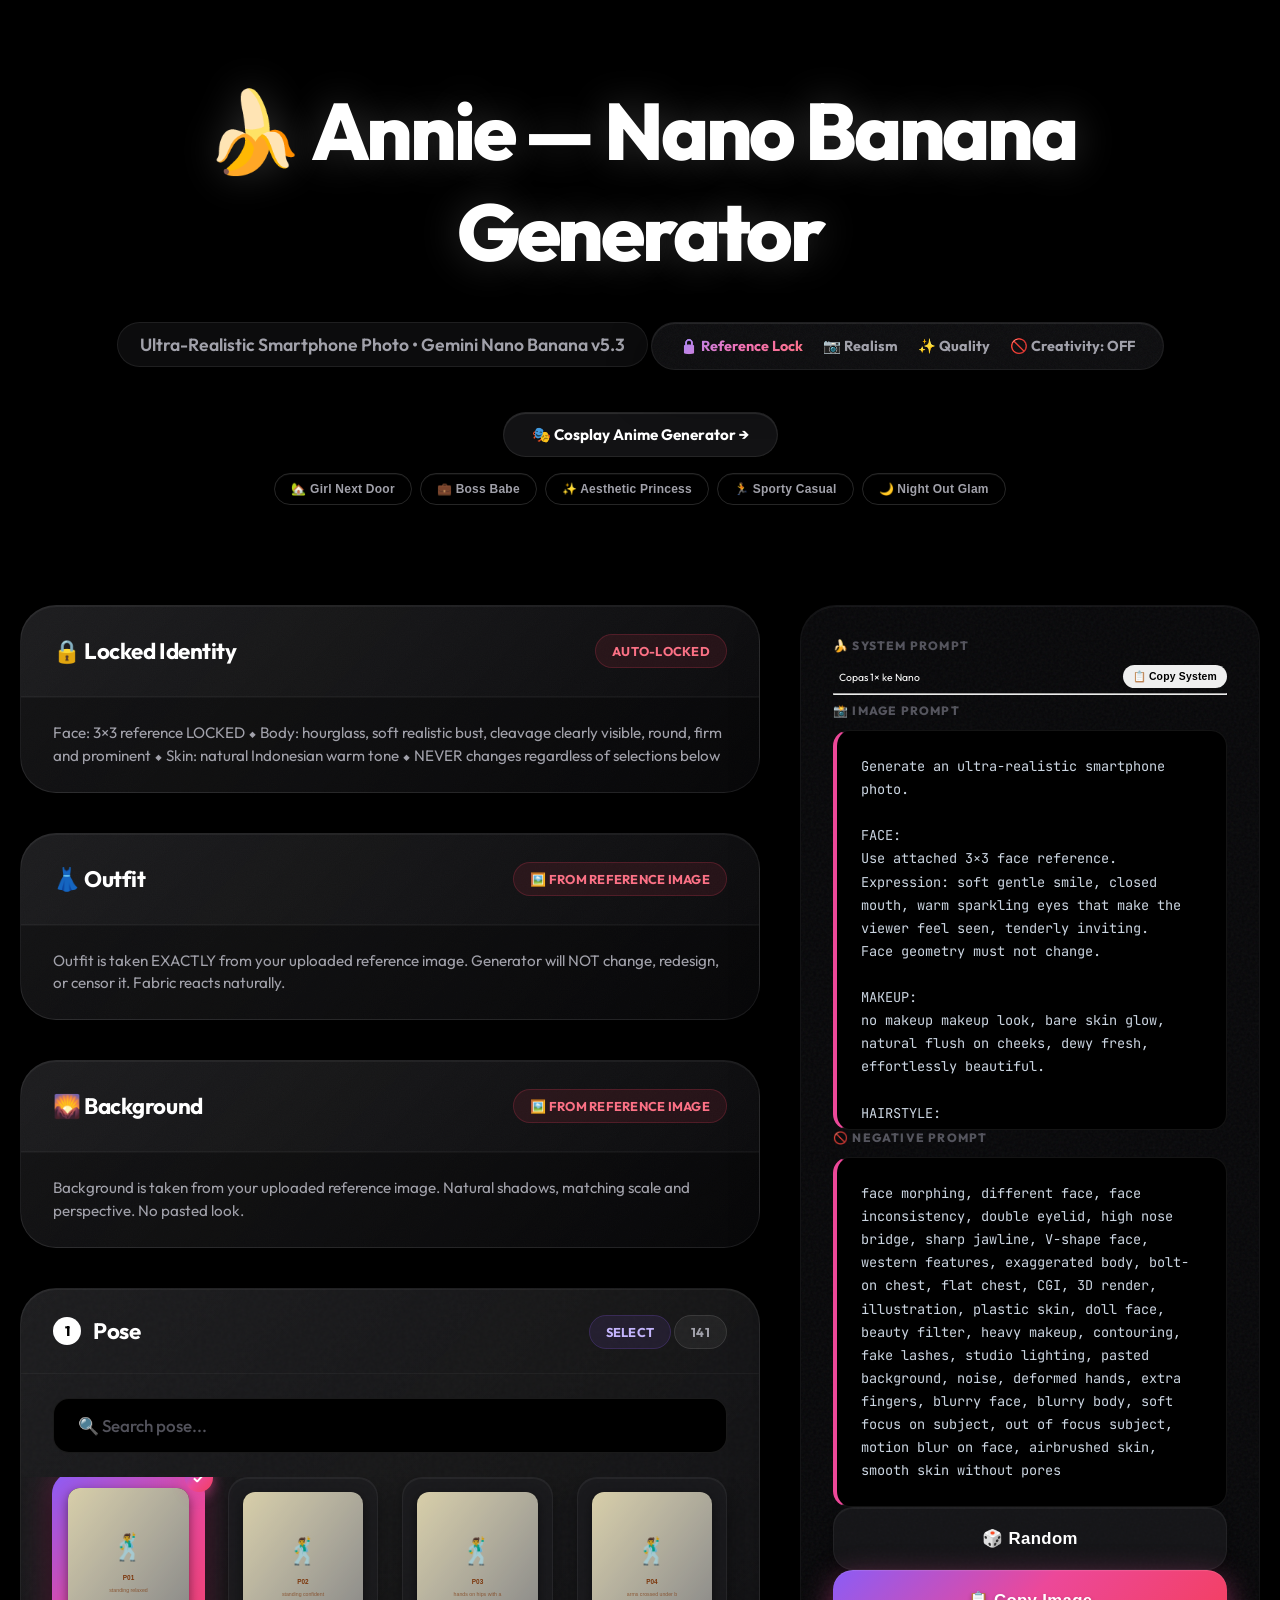
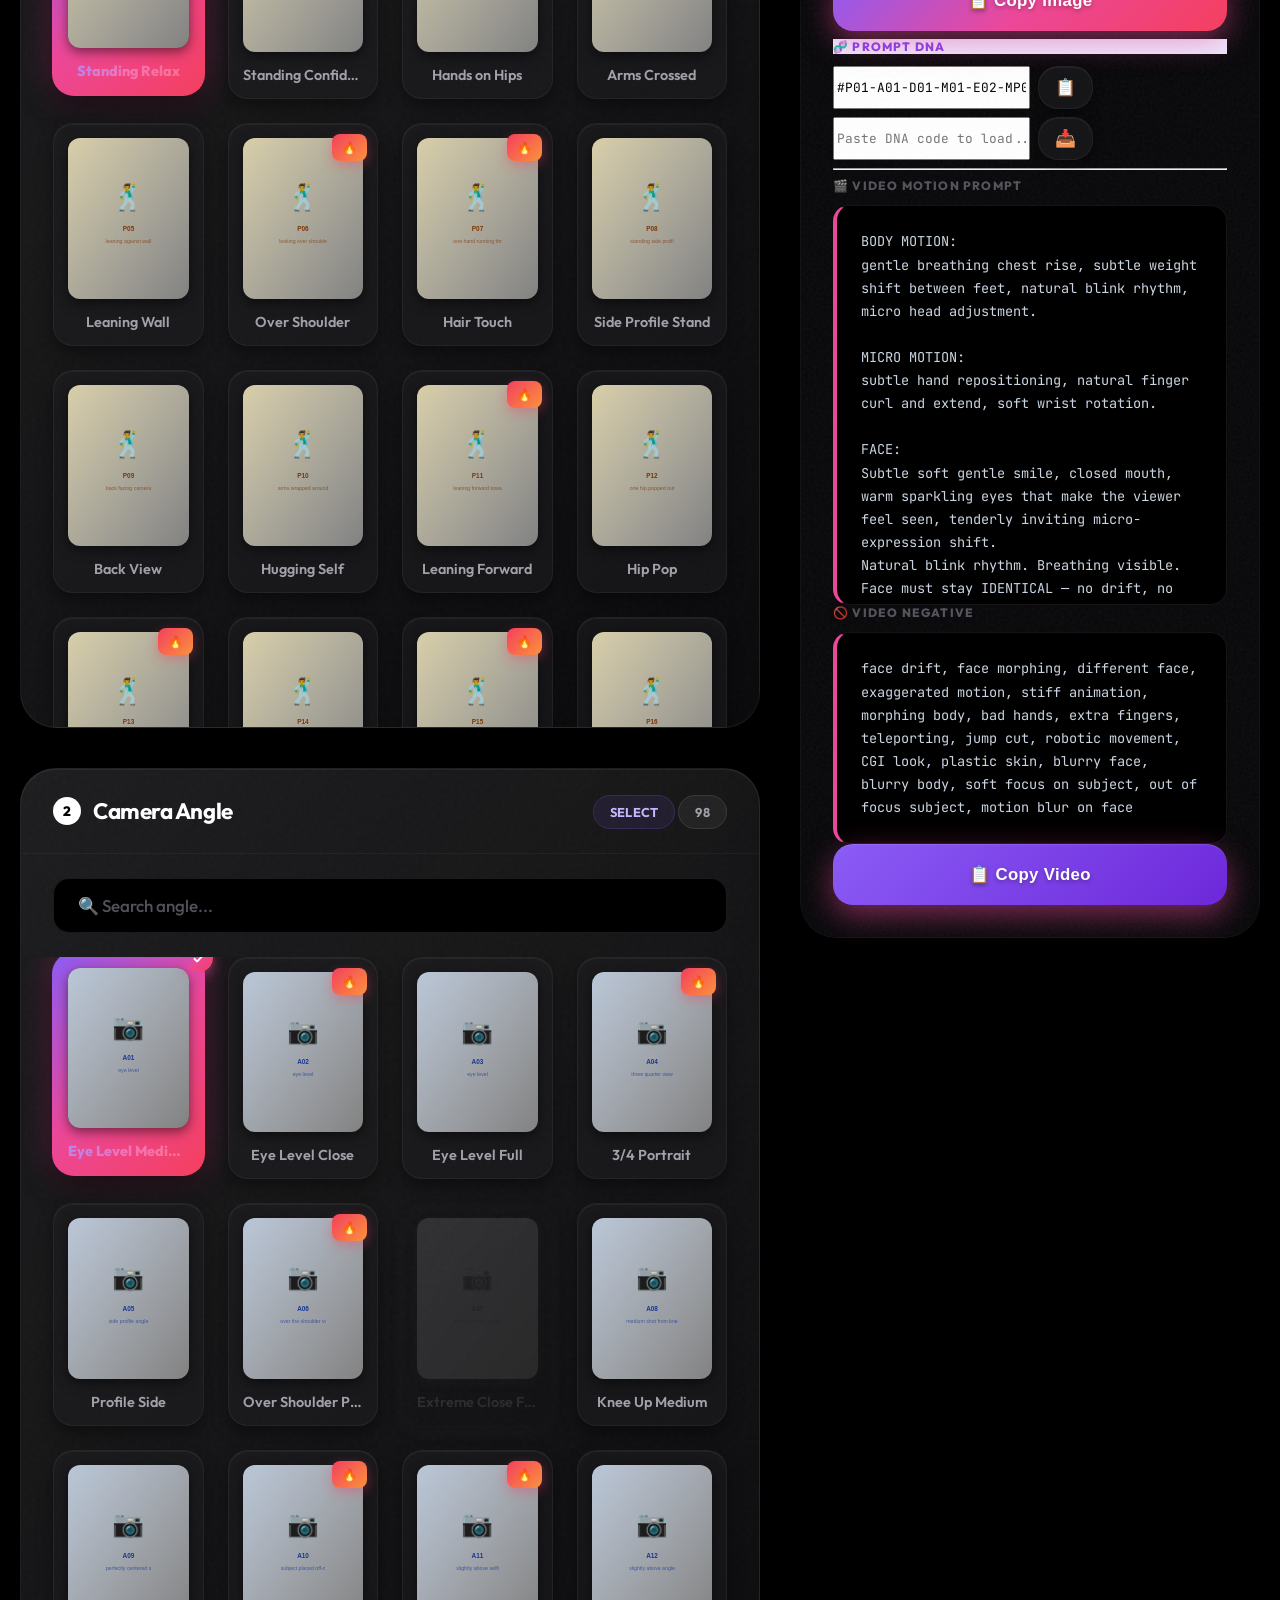
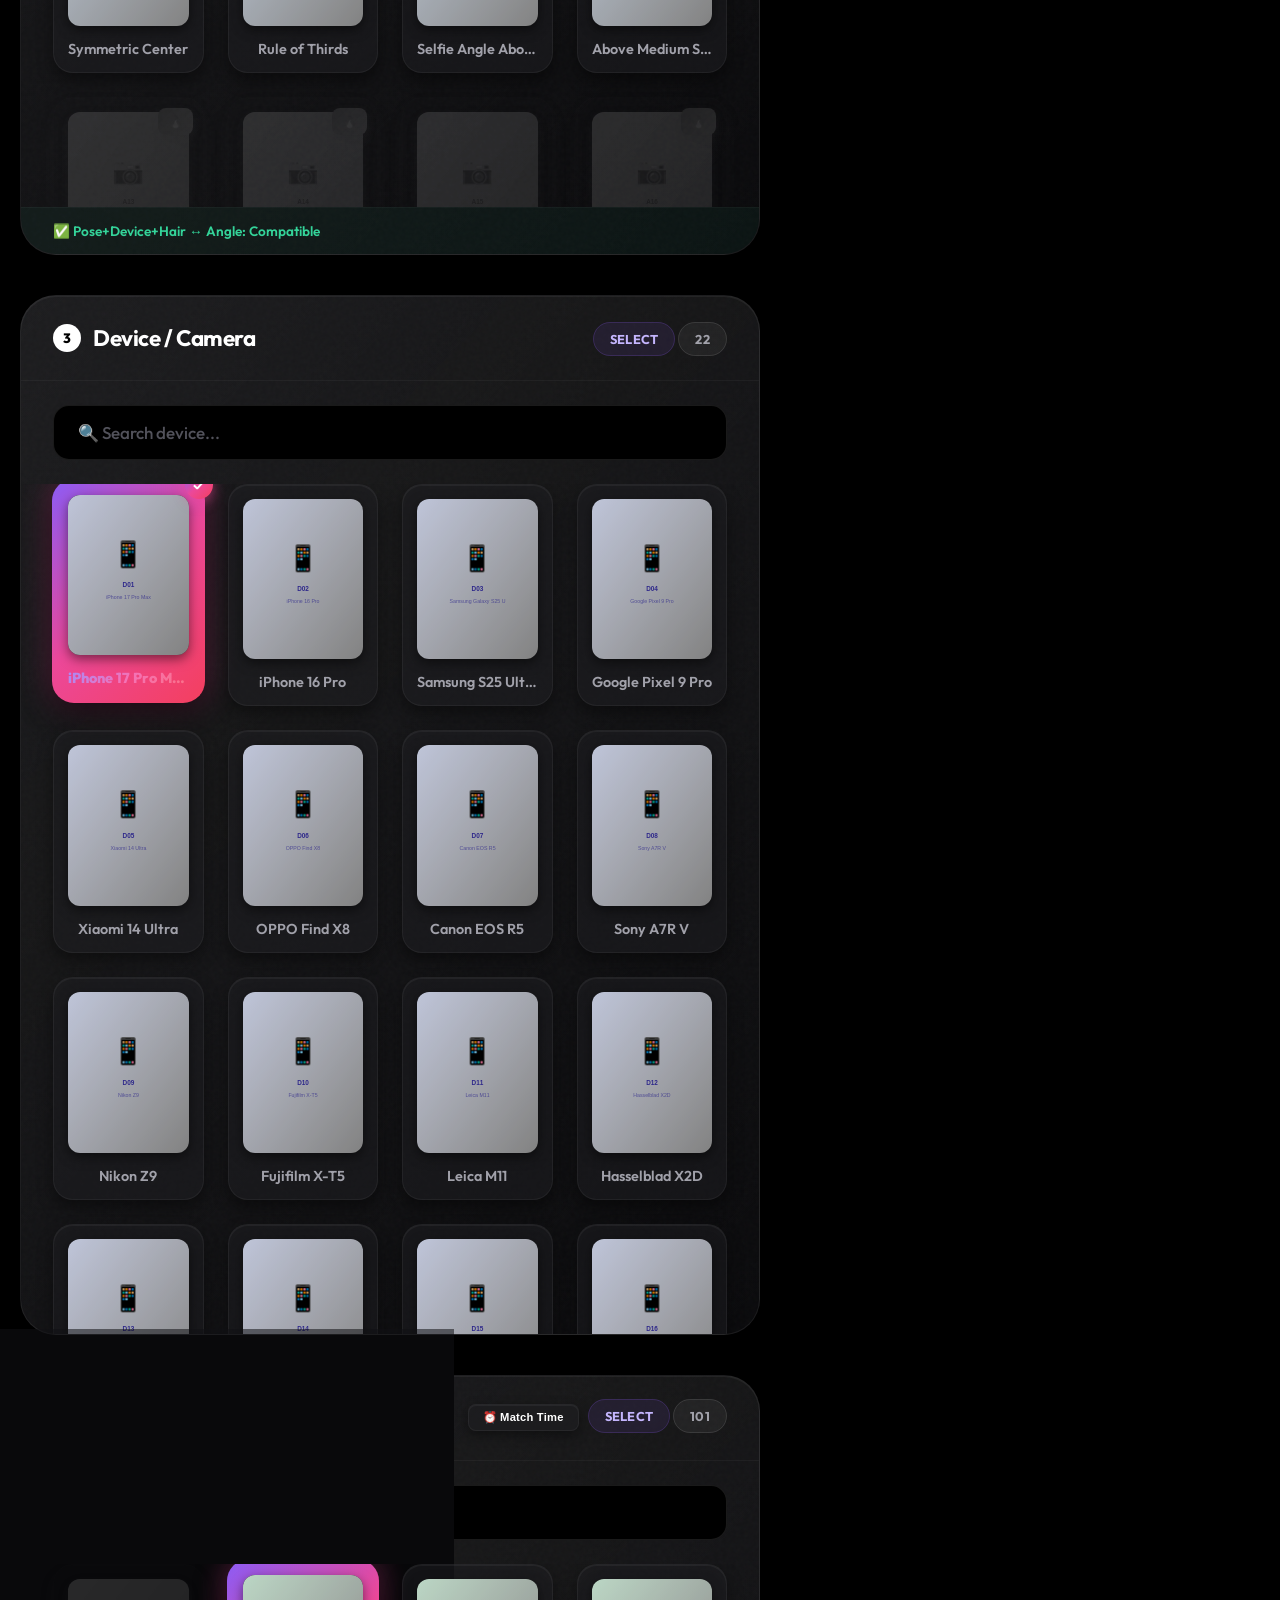
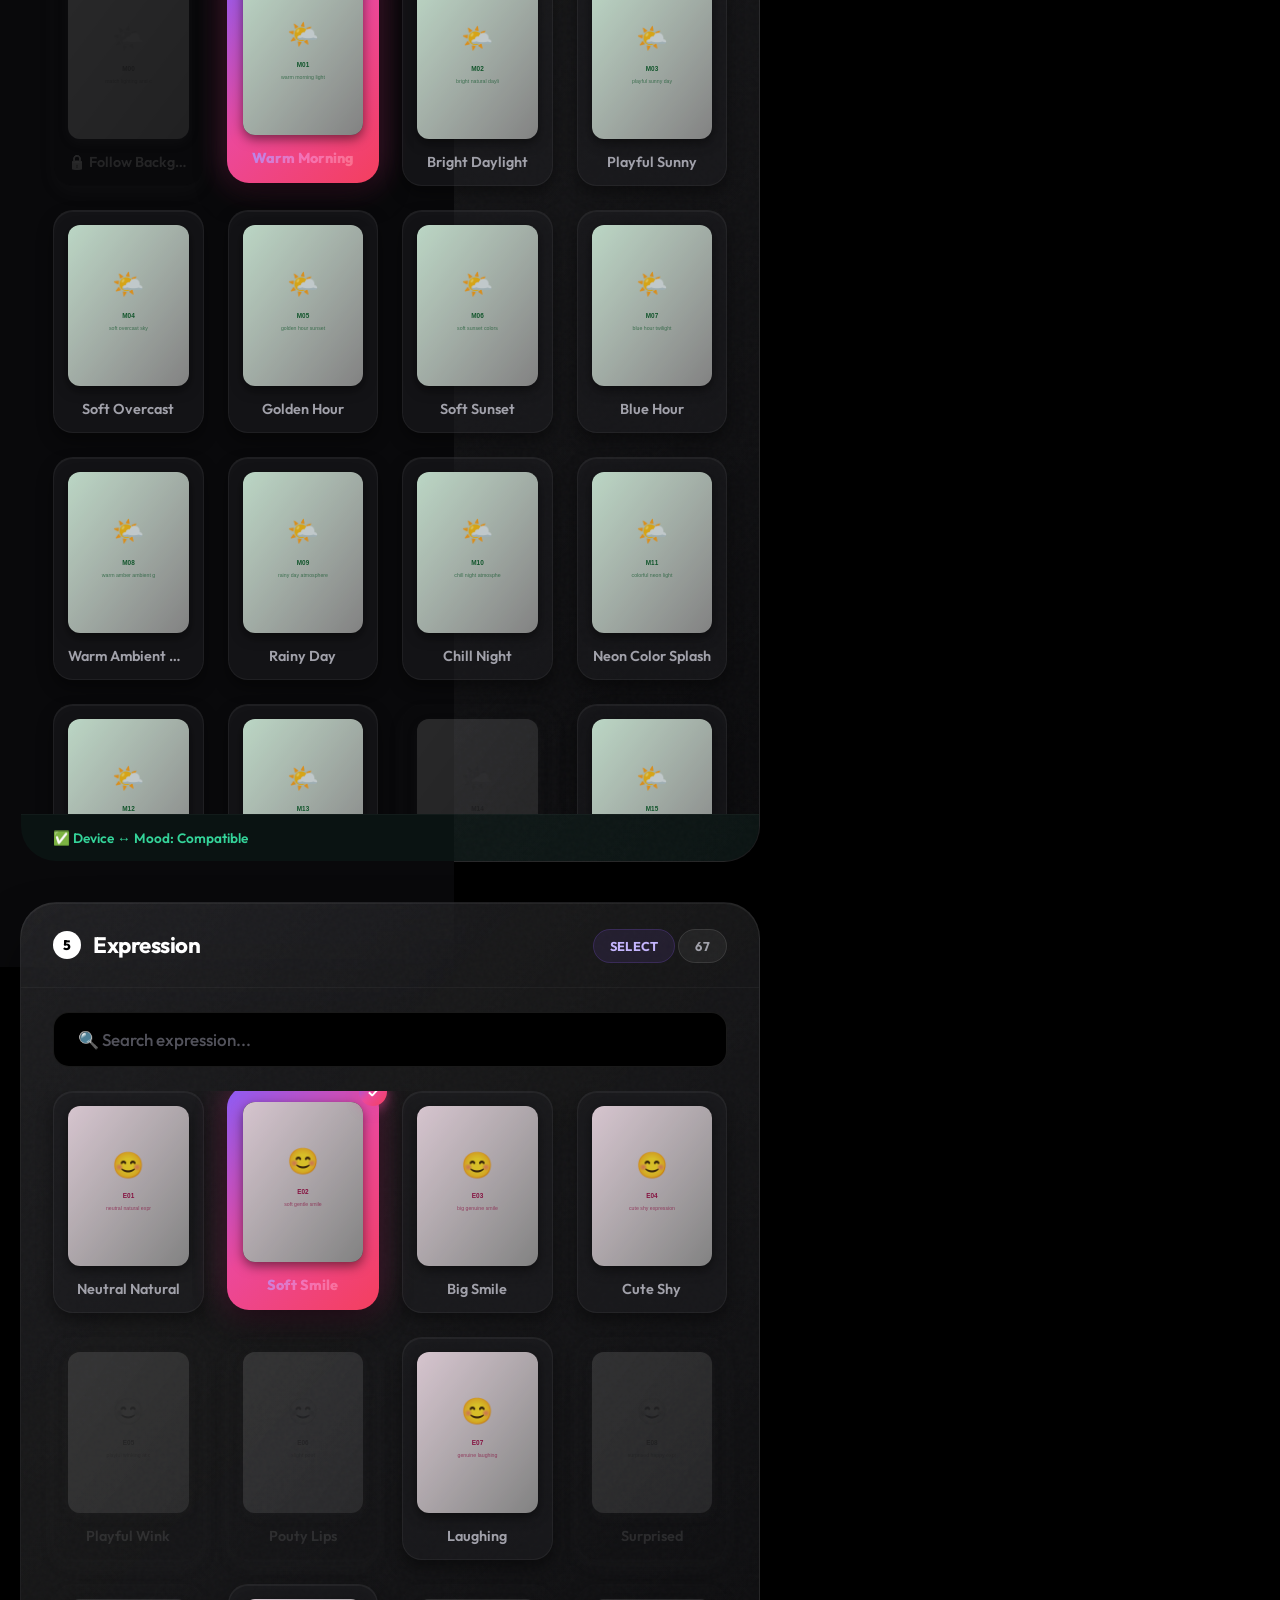
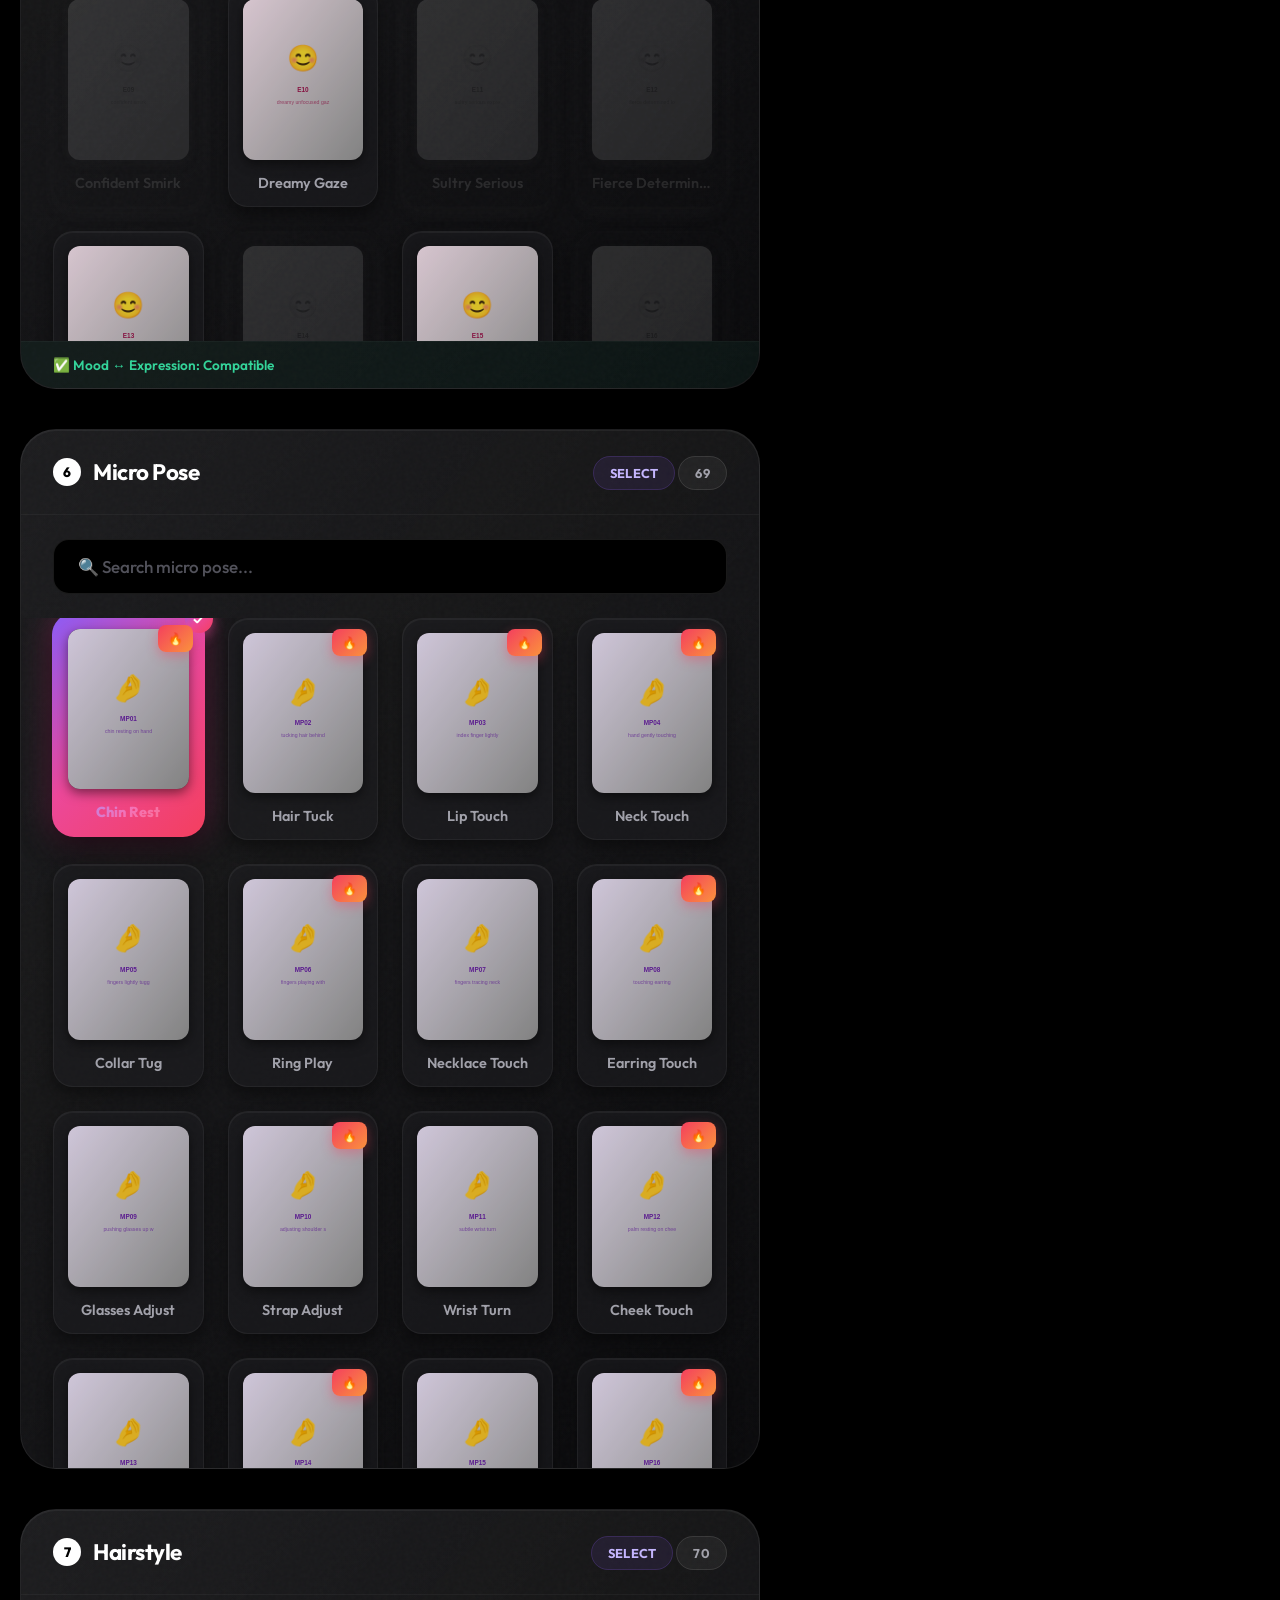
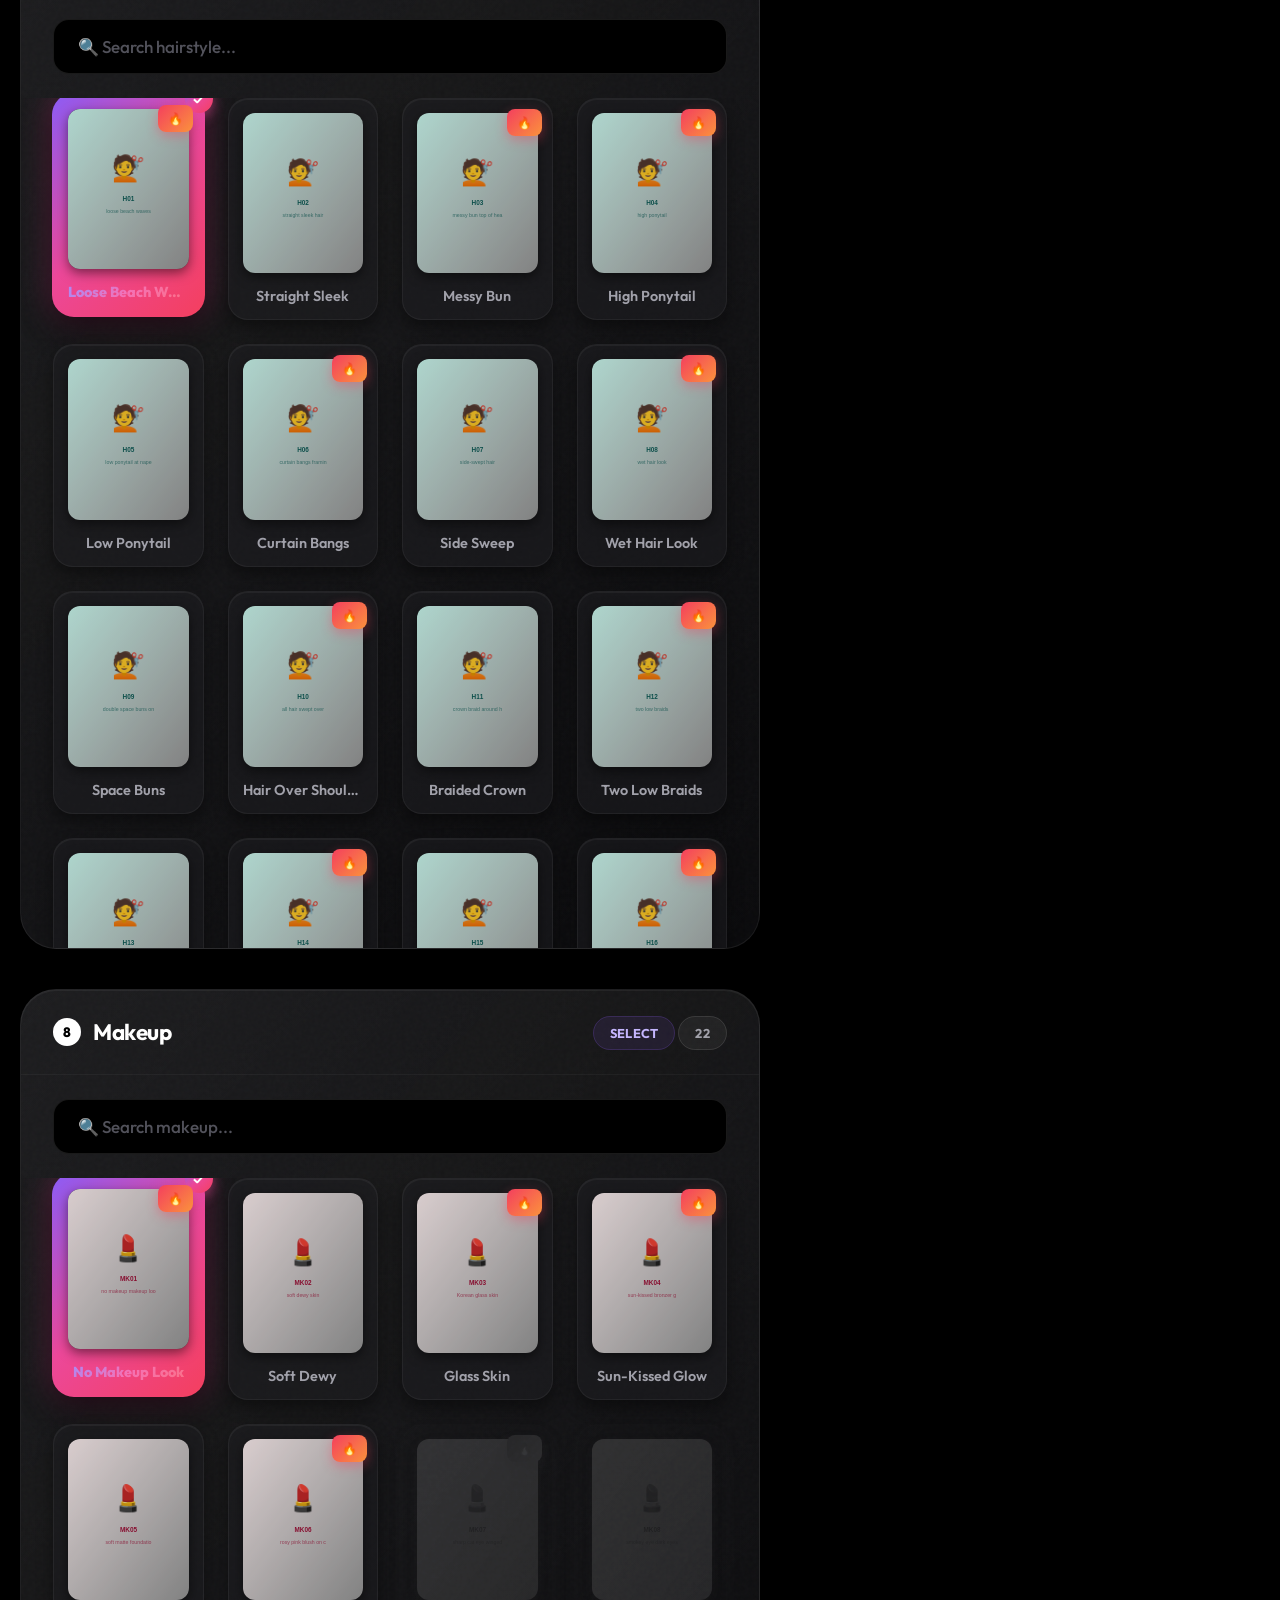
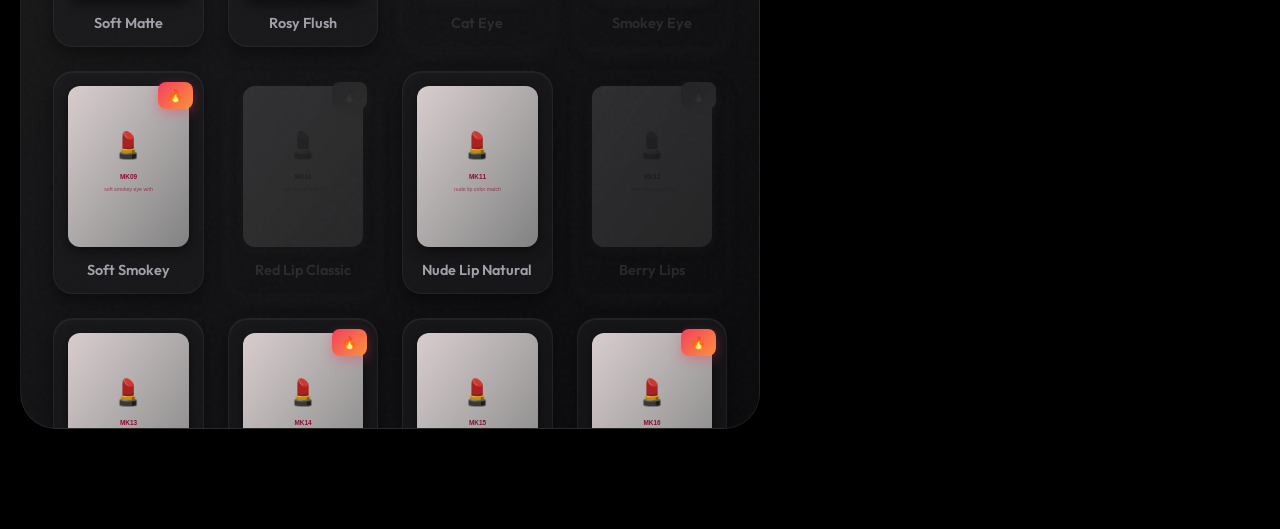
==== index.html @ b0bdd5ad "Annie PWA v1.0  Ultra-Premium Prompt Generator" ====
<!DOCTYPE html>
<html lang="en">

<head>
    <meta charset="UTF-8">
    <meta name="viewport" content="width=device-width, initial-scale=1.0">
    <title>🍌 Annie — Nano Banana Prompt Generator</title>
    <link
        href="https://fonts.googleapis.com/css2?family=Outfit:wght@300;400;500;600;700&family=Fira+Code:wght@400;500&display=swap"
        rel="stylesheet">
    <link rel="stylesheet" href="style.css">
    <!-- PWA -->
    <link rel="manifest" href="manifest.json">
    <meta name="theme-color" content="#000000">
    <meta name="apple-mobile-web-app-capable" content="yes">
    <meta name="apple-mobile-web-app-status-bar-style" content="black-translucent">
    <meta name="apple-mobile-web-app-title" content="Annie">
    <link rel="apple-touch-icon" href="icons/icon-512.png">
    <meta name="description" content="AI Influencer Prompt Generator — ultra-realistic photo & video prompts">
</head>

<body>
    <!-- Premium Aurora Background -->
    <div class="bg-orbs">
        <div class="orb orb-1"></div>
        <div class="orb orb-2"></div>
        <div class="orb orb-3"></div>
    </div>

    <div class="page">
        <header>
            <h1>🍌 Annie — Nano Banana Generator</h1>
            <div class="sub">Ultra-Realistic Smartphone Photo • Gemini Nano Banana v5.3</div>
            <div class="priority-bar">
                <span class="hot">🔒 Reference Lock</span>
                <span>📷 Realism</span>
                <span>✨ Quality</span>
                <span>🚫 Creativity: OFF</span>
            </div>
            <div style="margin-top: 12px;">
                <a href="cosplay.html" class="nav-link">🎭 Cosplay Anime Generator →</a>
            </div>

            <!-- 🎭 Persona Presets -->
            <div style="margin-top:16px;display:flex;flex-wrap:wrap;gap:8px;justify-content:center;" id="personaBar">
                <button class="btn btn-ghost" style="width:auto;padding:8px 16px;font-size:0.75rem;border-radius:50px;"
                    onclick="applyPersona('girlNextDoor')">🏡 Girl Next Door</button>
                <button class="btn btn-ghost" style="width:auto;padding:8px 16px;font-size:0.75rem;border-radius:50px;"
                    onclick="applyPersona('bossBabe')">💼 Boss Babe</button>
                <button class="btn btn-ghost" style="width:auto;padding:8px 16px;font-size:0.75rem;border-radius:50px;"
                    onclick="applyPersona('aesthetic')">✨ Aesthetic Princess</button>
                <button class="btn btn-ghost" style="width:auto;padding:8px 16px;font-size:0.75rem;border-radius:50px;"
                    onclick="applyPersona('sporty')">🏃 Sporty Casual</button>
                <button class="btn btn-ghost" style="width:auto;padding:8px 16px;font-size:0.75rem;border-radius:50px;"
                    onclick="applyPersona('nightOut')">🌙 Night Out Glam</button>
            </div>
        </header>

        <div class="main-layout">
            <!-- LEFT: Inputs -->
            <div class="left-col">

                <!-- 🔒 LOCKED: Identity -->
                <div class="card locked">
                    <div class="card-head">
                        <div class="card-title">🔒 Locked Identity</div>
                        <span class="badge badge-lock">Auto-Locked</span>
                    </div>
                    <div class="lock-text">Face: 3×3 reference LOCKED ⬥ Body: hourglass, soft realistic bust, cleavage
                        clearly visible, round, firm and prominent ⬥ Skin: natural Indonesian warm tone ⬥ NEVER changes
                        regardless of selections below</div>
                </div>

                <!-- 🔒 LOCKED: Outfit from Reference Image -->
                <div class="card locked">
                    <div class="card-head">
                        <div class="card-title">👗 Outfit</div>
                        <span class="badge badge-lock">🖼️ From Reference Image</span>
                    </div>
                    <div class="lock-text">Outfit is taken EXACTLY from your uploaded reference image. Generator will
                        NOT change, redesign, or censor it. Fabric reacts naturally.</div>
                </div>

                <!-- 🔒 LOCKED: Background from Reference Image -->
                <div class="card locked">
                    <div class="card-head">
                        <div class="card-title">🌄 Background</div>
                        <span class="badge badge-lock">🖼️ From Reference Image</span>
                    </div>
                    <div class="lock-text">Background is taken from your uploaded reference image. Natural shadows,
                        matching scale and perspective. No pasted look.</div>
                </div>

                <!-- SELECTABLE: Pose (VISUAL CARDS) -->
                <div class="card">
                    <div class="card-head">
                        <div class="card-title"><span class="num">1</span> Pose</div>
                        <div><span class="badge badge-select">Select</span> <span class="badge badge-count"
                                id="poseCount">50</span></div>
                    </div>
                    <input type="text" class="search-input" id="poseSearch" placeholder="🔍 Search pose..."
                        oninput="filterCards('pose')">
                    <div class="card-grid" id="poseGrid"></div>
                    <div class="compat-status" id="poseCompat"></div>
                </div>

                <!-- SELECTABLE: Camera Angle (VISUAL CARDS) -->
                <div class="card">
                    <div class="card-head">
                        <div class="card-title"><span class="num">2</span> Camera Angle</div>
                        <div><span class="badge badge-select">Select</span> <span class="badge badge-count"
                                id="angleCount">40</span></div>
                    </div>
                    <input type="text" class="search-input" id="angleSearch" placeholder="🔍 Search angle..."
                        oninput="filterCards('angle')">
                    <div class="card-grid" id="angleGrid"></div>
                    <div class="compat-status" id="angleCompat"></div>
                </div>

                <!-- SELECTABLE: Device -->
                <div class="card">
                    <div class="card-head">
                        <div class="card-title"><span class="num">3</span> Device / Camera</div>
                        <div><span class="badge badge-select">Select</span> <span class="badge badge-count"
                                id="deviceCount">22</span></div>
                    </div>
                    <input type="text" class="search-input" id="deviceSearch" placeholder="🔍 Search device..."
                        oninput="filterCards('device')">
                    <div class="card-grid" id="deviceGrid"></div>
                </div>

                <!-- SELECTABLE: Mood -->
                <div class="card">
                    <div class="card-head">
                        <div class="card-title"><span class="num">4</span> Mood / Lighting</div>
                        <div>
                            <button class="btn btn-ghost"
                                style="width:auto;padding:6px 14px;font-size:0.7rem;border-radius:8px;margin-right:6px;"
                                onclick="matchMoodToTime()">⏰ Match Time</button>
                            <span class="badge badge-select">Select</span> <span class="badge badge-count"
                                id="moodCount">22</span>
                        </div>
                    </div>
                    <input type="text" class="search-input" id="moodSearch" placeholder="🔍 Search mood..."
                        oninput="filterCards('mood')">
                    <div class="card-grid" id="moodGrid"></div>
                    <div class="compat-status" id="moodCompat"></div>
                </div>

                <!-- SELECTABLE: Expression -->
                <div class="card">
                    <div class="card-head">
                        <div class="card-title"><span class="num">5</span> Expression</div>
                        <div><span class="badge badge-select">Select</span> <span class="badge badge-count"
                                id="exprCount">22</span></div>
                    </div>
                    <input type="text" class="search-input" id="exprSearch" placeholder="🔍 Search expression..."
                        oninput="filterCards('expr')">
                    <div class="card-grid" id="exprGrid"></div>
                    <div class="compat-status" id="exprCompat"></div>
                </div>

                <!-- SELECTABLE: Micro Pose -->
                <div class="card">
                    <div class="card-head">
                        <div class="card-title"><span class="num">6</span> Micro Pose</div>
                        <div><span class="badge badge-select">Select</span> <span class="badge badge-count"
                                id="microCount">22</span></div>
                    </div>
                    <input type="text" class="search-input" id="microSearch" placeholder="🔍 Search micro pose..."
                        oninput="filterCards('micro')">
                    <div class="card-grid" id="microGrid"></div>
                </div>

                <!-- SELECTABLE: Hairstyle -->
                <div class="card">
                    <div class="card-head">
                        <div class="card-title"><span class="num">7</span> Hairstyle</div>
                        <div><span class="badge badge-select">Select</span> <span class="badge badge-count"
                                id="hairCount">22</span></div>
                    </div>
                    <input type="text" class="search-input" id="hairSearch" placeholder="🔍 Search hairstyle..."
                        oninput="filterCards('hair')">
                    <div class="card-grid" id="hairGrid"></div>
                </div>

                <!-- SELECTABLE: Makeup -->
                <div class="card">
                    <div class="card-head">
                        <div class="card-title"><span class="num">8</span> Makeup</div>
                        <div><span class="badge badge-select">Select</span> <span class="badge badge-count"
                                id="makeupCount">22</span></div>
                    </div>
                    <input type="text" class="search-input" id="makeupSearch" placeholder="🔍 Search makeup..."
                        oninput="filterCards('makeup')">
                    <div class="card-grid" id="makeupGrid"></div>
                </div>

            </div>

            <!-- RIGHT: Output -->
            <div class="right-col">
                <div class="out-card">
                    <div class="out-section">
                        <span class="out-label sys">🍌 SYSTEM PROMPT</span>
                        <span style="font-size:0.65rem;color:var(--text-muted);margin-left:6px;">Copas 1× ke Nano</span>
                        <button class="btn btn-sys"
                            style="float:right;padding:5px 10px;font-size:0.65rem;flex:none;width:auto;"
                            onclick="copySystem()">📋 Copy System</button>
                    </div>

                    <hr class="sep">

                    <div class="out-section">
                        <span class="out-label img">📸 IMAGE PROMPT</span>
                        <div class="out-box" id="outImage">Select options to generate...</div>
                    </div>

                    <div class="out-section">
                        <span class="out-label neg">🚫 NEGATIVE PROMPT</span>
                        <div class="out-box" id="outNegative">...</div>
                    </div>

                    <div class="action-row">
                        <button class="btn btn-ghost" onclick="randomize()">🎲 Random</button>
                        <button class="btn btn-banana" onclick="copyPrompt()">📋 Copy Image</button>
                    </div>

                    <!-- 🧬 Prompt DNA -->
                    <div class="out-section" style="margin-top:8px;">
                        <span class="out-label" style="color:#7c3aed;background:#ede9fe;border-color:#ddd6fe;">🧬 PROMPT
                            DNA</span>
                        <div style="display:flex;gap:8px;margin-top:8px;">
                            <input type="text" id="dnaCode" class="text-input"
                                style="margin:0;font-family:var(--font-code);font-size:0.8rem;" readonly
                                placeholder="DNA code...">
                            <button class="btn btn-ghost" style="width:auto;padding:10px 16px;white-space:nowrap;"
                                onclick="copyDNA()">📋</button>
                        </div>
                        <div style="display:flex;gap:8px;margin-top:8px;">
                            <input type="text" id="dnaInput" class="text-input"
                                style="margin:0;font-family:var(--font-code);font-size:0.8rem;"
                                placeholder="Paste DNA code to load...">
                            <button class="btn btn-ghost" style="width:auto;padding:10px 16px;white-space:nowrap;"
                                onclick="loadDNA()">📥</button>
                        </div>
                    </div>

                    <hr class="sep">

                    <div class="out-section">
                        <span class="out-label vid">🎬 VIDEO MOTION PROMPT</span>
                        <div class="out-box" id="outVideo">Select options to generate...</div>
                    </div>

                    <div class="out-section">
                        <span class="out-label neg">🚫 VIDEO NEGATIVE</span>
                        <div class="out-box" id="outVideoNeg">...</div>
                    </div>

                    <div class="action-row">
                        <button class="btn btn-banana" style="background:linear-gradient(135deg,#8b5cf6,#6d28d9);"
                            onclick="copyVideo()">📋 Copy Video</button>
                    </div>
                </div>
            </div>
        </div>
    </div>

    <script src="data.js"></script>
    <script src="data-extension.js"></script>

    <script>
        // ═══════════════════════════════════════
        // 🎨 SVG THUMBNAIL GENERATOR
        // Unique visual for every pose & angle
        // ═══════════════════════════════════════

        const COLORS = {
            standing: '#60a5fa',  // blue
            sitting: '#34d399',  // green
            lying: '#c084fc',  // purple
            action: '#fb923c',  // orange
            eye: '#60a5fa',
            high: '#fbbf24',
            overhead: '#f472b6',
            low: '#ef4444',
        };

        // Each pose has unique body geometry [headX, headY, bodyAngle, leftArm, rightArm, leftLeg, rightLeg]
        const POSE_SHAPES = {
            P01: { head: [22, 8], spine: [[22, 14], [22, 28]], lArm: [[16, 16], [10, 24]], rArm: [[28, 16], [30, 24]], lLeg: [[22, 28], [18, 42]], rLeg: [[22, 28], [26, 42]], note: 'relax' },
            P02: { head: [22, 7], spine: [[22, 13], [22, 27]], lArm: [[16, 15], [12, 22]], rArm: [[28, 15], [32, 22]], lLeg: [[22, 27], [18, 42]], rLeg: [[22, 27], [26, 42]], note: 'confident' },
            P03: { head: [22, 8], spine: [[22, 14], [22, 28]], lArm: [[16, 16], [12, 26]], rArm: [[28, 16], [32, 26]], lLeg: [[22, 28], [18, 42]], rLeg: [[22, 28], [27, 42]], note: 'hips' },
            P04: { head: [22, 8], spine: [[22, 14], [22, 28]], lArm: [[16, 16], [26, 20]], rArm: [[28, 16], [18, 20]], lLeg: [[22, 28], [18, 42]], rLeg: [[22, 28], [26, 42]], note: 'cross' },
            P05: { head: [20, 8], spine: [[20, 14], [21, 28]], lArm: [[14, 16], [10, 24]], rArm: [[26, 16], [30, 22]], lLeg: [[21, 28], [17, 42]], rLeg: [[21, 28], [26, 40]], note: 'lean' },
            P06: { head: [26, 8], spine: [[24, 14], [22, 28]], lArm: [[18, 16], [14, 24]], rArm: [[30, 16], [34, 22]], lLeg: [[22, 28], [18, 42]], rLeg: [[22, 28], [26, 42]], note: 'shoulder' },
            P07: { head: [22, 8], spine: [[22, 14], [22, 28]], lArm: [[16, 16], [12, 24]], rArm: [[28, 16], [26, 6]], lLeg: [[22, 28], [18, 42]], rLeg: [[22, 28], [26, 42]], note: 'hair' },
            P08: { head: [22, 8], spine: [[22, 14], [22, 28]], lArm: [[18, 16], [14, 24]], rArm: [[26, 16], [22, 24]], lLeg: [[22, 28], [20, 42]], rLeg: [[22, 28], [24, 42]], note: 'side' },
            P09: { head: [22, 8], spine: [[22, 14], [22, 28]], lArm: [[18, 16], [14, 24]], rArm: [[26, 16], [30, 24]], lLeg: [[22, 28], [18, 42]], rLeg: [[22, 28], [26, 42]], note: 'back' },
            P10: { head: [22, 8], spine: [[22, 14], [22, 28]], lArm: [[16, 16], [28, 22]], rArm: [[28, 16], [16, 22]], lLeg: [[22, 28], [18, 42]], rLeg: [[22, 28], [26, 42]], note: 'hug' },
            P11: { head: [22, 12], spine: [[22, 18], [22, 30]], lArm: [[16, 20], [10, 28]], rArm: [[28, 20], [34, 28]], lLeg: [[22, 30], [18, 42]], rLeg: [[22, 30], [26, 42]], note: 'forward' },
            P12: { head: [22, 7], spine: [[22, 13], [23, 28]], lArm: [[16, 15], [14, 26]], rArm: [[28, 15], [32, 22]], lLeg: [[23, 28], [19, 42]], rLeg: [[23, 28], [28, 42]], note: 'hip' },
            P13: { head: [22, 8], spine: [[22, 14], [22, 28]], lArm: [[16, 16], [12, 24]], rArm: [[28, 16], [32, 8]], lLeg: [[22, 28], [18, 42]], rLeg: [[22, 28], [26, 42]], note: 'door' },
            // Sitting
            P14: { head: [22, 8], spine: [[22, 14], [22, 26]], lArm: [[16, 16], [12, 24]], rArm: [[28, 16], [32, 24]], lLeg: [[22, 26], [14, 36], [14, 42]], rLeg: [[22, 26], [30, 36], [30, 42]], note: 'sit' },
            P15: { head: [22, 8], spine: [[22, 14], [22, 26]], lArm: [[16, 16], [12, 24]], rArm: [[28, 16], [32, 24]], lLeg: [[22, 26], [16, 34], [22, 42]], rLeg: [[22, 26], [28, 34], [34, 42]], note: 'cross' },
            P16: { head: [22, 12], spine: [[22, 18], [22, 30]], lArm: [[16, 20], [12, 28]], rArm: [[28, 20], [32, 28]], lLeg: [[22, 30], [16, 36], [14, 42]], rLeg: [[22, 30], [28, 36], [30, 42]], note: 'floor' },
            P17: { head: [22, 10], spine: [[22, 16], [22, 28]], lArm: [[16, 18], [12, 26]], rArm: [[28, 18], [32, 26]], lLeg: [[22, 28], [16, 36], [16, 42]], rLeg: [[22, 28], [28, 36], [28, 42]], note: 'bed' },
            P18: { head: [22, 10], spine: [[22, 16], [22, 30]], lArm: [[16, 18], [12, 26]], rArm: [[28, 18], [32, 26]], lLeg: [[22, 30], [18, 38], [16, 42]], rLeg: [[22, 30], [26, 38], [28, 42]], note: 'kneel' },
            P19: { head: [22, 8], spine: [[22, 14], [22, 26]], lArm: [[16, 16], [16, 22]], rArm: [[28, 16], [28, 22]], lLeg: [[22, 26], [16, 34], [16, 42]], rLeg: [[22, 26], [28, 34], [28, 42]], note: 'cafe' },
            P20: { head: [22, 8], spine: [[22, 14], [22, 26]], lArm: [[16, 16], [18, 10]], rArm: [[28, 16], [32, 24]], lLeg: [[22, 26], [16, 34], [16, 42]], rLeg: [[22, 26], [28, 34], [28, 42]], note: 'drink' },
            P21: { head: [22, 8], spine: [[22, 14], [22, 26]], lArm: [[16, 16], [12, 24]], rArm: [[28, 16], [32, 22]], lLeg: [[22, 26], [18, 34], [16, 40]], rLeg: [[22, 26], [26, 34], [28, 40]], note: 'window' },
            P22: { head: [22, 14], spine: [[22, 20], [22, 30]], lArm: [[16, 22], [10, 32]], rArm: [[28, 22], [34, 32]], lLeg: [[22, 30], [14, 38], [8, 42]], rLeg: [[22, 30], [30, 38], [36, 42]], note: 'legs' },
            P23: { head: [22, 8], spine: [[22, 14], [22, 26]], lArm: [[16, 16], [12, 24]], rArm: [[28, 16], [32, 24]], lLeg: [[22, 26], [16, 34], [22, 40]], rLeg: [[22, 26], [28, 34], [34, 40]], note: 'stool' },
            P24: { head: [24, 10], spine: [[23, 16], [22, 28]], lArm: [[17, 18], [12, 14]], rArm: [[29, 18], [34, 24]], lLeg: [[22, 28], [14, 36], [14, 42]], rLeg: [[22, 28], [30, 36], [30, 42]], note: 'sofa' },
            P25: { head: [22, 8], spine: [[22, 14], [22, 28]], lArm: [[16, 16], [14, 26]], rArm: [[28, 16], [30, 26]], lLeg: [[22, 28], [16, 36], [14, 42]], rLeg: [[22, 28], [28, 36], [30, 42]], note: 'steps' },
            // Lying
            P26: { head: [8, 22], spine: [[14, 22], [30, 24]], lArm: [[14, 18], [8, 14]], rArm: [[14, 26], [8, 30]], lLeg: [[30, 22], [40, 18]], rLeg: [[30, 26], [40, 30]], note: 'side' },
            P27: { head: [22, 22], spine: [[22, 22], [22, 22]], lArm: [[16, 22], [8, 22]], rArm: [[28, 22], [36, 22]], lLeg: [[22, 28], [16, 38]], rLeg: [[22, 28], [28, 38]], note: 'back', isTopDown: true },
            P28: { head: [8, 22], spine: [[14, 22], [34, 24]], lArm: [[10, 18], [6, 14]], rArm: [[10, 26], [6, 30]], lLeg: [[34, 20], [42, 16]], rLeg: [[34, 26], [42, 28]], note: 'stomach' },
            P29: { head: [22, 22], spine: [[22, 22], [22, 22]], lArm: [[16, 22], [6, 16]], rArm: [[28, 22], [38, 16]], lLeg: [[22, 28], [16, 38]], rLeg: [[22, 28], [28, 38]], note: 'stretch', isTopDown: true },
            P30: { head: [8, 22], spine: [[14, 22], [30, 24]], lArm: [[14, 18], [20, 16]], rArm: [[14, 26], [20, 28]], lLeg: [[30, 22], [40, 20]], rLeg: [[30, 26], [40, 28]], note: 'pillow' },
            // Action
            P31: { head: [22, 8], spine: [[22, 14], [22, 28]], lArm: [[16, 16], [12, 24]], rArm: [[28, 16], [36, 6]], lLeg: [[22, 28], [18, 42]], rLeg: [[22, 28], [26, 42]], note: 'selfie' },
            P32: { head: [22, 8], spine: [[22, 14], [22, 28]], lArm: [[16, 16], [12, 24]], rArm: [[28, 16], [34, 12]], lLeg: [[22, 28], [18, 42]], rLeg: [[22, 28], [26, 42]], note: 'mirror' },
            P33: { head: [24, 8], spine: [[23, 14], [22, 28]], lArm: [[17, 16], [12, 22]], rArm: [[29, 16], [34, 20]], lLeg: [[22, 28], [18, 42]], rLeg: [[22, 28], [26, 42]], note: 'check' },
            P34: { head: [22, 8], spine: [[22, 14], [22, 28]], lArm: [[16, 16], [14, 4]], rArm: [[28, 16], [30, 4]], lLeg: [[22, 28], [18, 42]], rLeg: [[22, 28], [26, 42]], note: 'stretch' },
            P35: { head: [22, 7], spine: [[22, 13], [23, 27]], lArm: [[16, 15], [8, 10]], rArm: [[28, 15], [36, 10]], lLeg: [[23, 27], [16, 40]], rLeg: [[23, 27], [30, 38]], note: 'dance' },
            P36: { head: [22, 8], spine: [[22, 14], [22, 28]], lArm: [[16, 16], [10, 22]], rArm: [[28, 16], [34, 22]], lLeg: [[22, 28], [16, 42]], rLeg: [[22, 28], [28, 38]], note: 'walk' },
            P37: { head: [22, 14], spine: [[22, 20], [22, 32]], lArm: [[16, 22], [10, 28]], rArm: [[28, 22], [34, 28]], lLeg: [[22, 32], [14, 40], [14, 42]], rLeg: [[22, 32], [30, 40], [30, 42]], note: 'crouch' },
            P38: { head: [22, 4], spine: [[22, 10], [22, 24]], lArm: [[16, 12], [10, 4]], rArm: [[28, 12], [34, 4]], lLeg: [[22, 24], [16, 34]], rLeg: [[22, 24], [28, 34]], note: 'jump' },
            P39: { head: [22, 7], spine: [[22, 13], [22, 27]], lArm: [[16, 15], [8, 12]], rArm: [[28, 15], [36, 12]], lLeg: [[22, 27], [14, 40]], rLeg: [[22, 27], [30, 40]], note: 'twirl' },
            P40: { head: [22, 8], spine: [[22, 14], [22, 28]], lArm: [[16, 16], [12, 24]], rArm: [[28, 16], [30, 4]], lLeg: [[22, 28], [18, 42]], rLeg: [[22, 28], [26, 42]], note: 'flip' },
        };

        // ─── SVG FUNCTIONS REMOVED ───
        // Replaced by Image-based rendering in renderVisuals()
        // ─────────────────────────────

        // ═══════════════════════════════════════
        // STATE
        // ═══════════════════════════════════════
        const state = {
            pose: 'P01',
            angle: 'A01',
            device: 'D01',
            mood: 'M01',
            expression: 'E02',
            microPose: 'MP01',
            hairstyle: 'H01',
            makeup: 'MK01'
        };

        // ═══════════════════════════════════════
        // INIT
        // ═══════════════════════════════════════
        function init() {
            console.log('🚀 Initializing Annie Influencer Generator...');

            // Merge extended data if available
            if (typeof POSES_EXTENDED !== 'undefined') {
                console.log('✅ Merging POSES_EXTENDED:', POSES_EXTENDED.length, 'items');
                POSES.push(...POSES_EXTENDED);
            } else {
                console.log('⚠️ POSES_EXTENDED not found');
            }

            if (typeof ANGLES_EXTENDED !== 'undefined') {
                console.log('✅ Merging ANGLES_EXTENDED:', ANGLES_EXTENDED.length, 'items');
                ANGLES.push(...ANGLES_EXTENDED);
            }
            if (typeof MOODS_EXTENDED !== 'undefined') {
                console.log('✅ Merging MOODS_EXTENDED:', MOODS_EXTENDED.length, 'items');
                MOODS.push(...MOODS_EXTENDED);
            }
            if (typeof EXPRESSIONS_EXTENDED !== 'undefined') {
                console.log('✅ Merging EXPRESSIONS_EXTENDED:', EXPRESSIONS_EXTENDED.length, 'items');
                EXPRESSIONS.push(...EXPRESSIONS_EXTENDED);
            }
            if (typeof MICRO_POSES_EXTENDED !== 'undefined') {
                console.log('✅ Merging MICRO_POSES_EXTENDED:', MICRO_POSES_EXTENDED.length, 'items');
                MICRO_POSES.push(...MICRO_POSES_EXTENDED);
            }
            if (typeof HAIRSTYLES_EXTENDED !== 'undefined') {
                console.log('✅ Merging HAIRSTYLES_EXTENDED:', HAIRSTYLES_EXTENDED.length, 'items');
                HAIRSTYLES.push(...HAIRSTYLES_EXTENDED);
            }

            console.log('📦 Data merged - Total counts:');
            console.log(`   Poses: ${POSES.length}`);
            console.log(`   Angles: ${ANGLES.length}`);
            console.log(`   Moods: ${MOODS.length}`);
            console.log(`   Expressions: ${EXPRESSIONS.length}`);
            console.log(`   Micro Poses: ${MICRO_POSES.length}`);
            console.log(`   Hairstyles: ${HAIRSTYLES.length}`);

            try {
                autoCountBadges();
                renderAll();
                generate();

                // Scroll all grids to top to show new items
                document.querySelectorAll('.card-grid').forEach(grid => {
                    grid.scrollTop = 0;
                });

                console.log('✅ Init complete!');
            } catch (e) {
                console.error('❌ Init error:', e);
            }
        }

        // ─── AUTO COUNT BADGES ───
        function autoCountBadges() {
            const counts = {
                poseCount: POSES.length,
                angleCount: ANGLES.length,
                deviceCount: DEVICES.length,
                moodCount: MOODS.length,
                exprCount: EXPRESSIONS.length,
                microCount: MICRO_POSES.length,
                hairCount: HAIRSTYLES.length,
                makeupCount: MAKEUP.length
            };
            for (const [id, val] of Object.entries(counts)) {
                const el = document.getElementById(id);
                if (el) el.textContent = val;
            }
        }

        // ─── STAGGERED QUEUE FOR THUMBNAILS (BYPASS CLOUDFLARE RATE LIMIT) ───
        const imageQueue = [];
        let isProcessingQueue = false;

        function processImageQueue() {
            if (imageQueue.length === 0) {
                isProcessingQueue = false;
                return;
            }
            isProcessingQueue = true;
            const img = imageQueue.shift();

            // If it's still intersecting (hasn't scrolled far away), load it
            if (img && img.dataset.src) {
                img.src = img.dataset.src;
                img.dataset.src = ''; // Mark as loaded
            }
            // 350ms delay perfectly bypasses Pollinations AI / Cloudflare throttle
            setTimeout(processImageQueue, 350);
        }

        const thumbObserver = new IntersectionObserver((entries) => {
            entries.forEach(entry => {
                const img = entry.target;
                if (entry.isIntersecting) {
                    if (img.dataset.src && !img.dataset.queued) {
                        img.dataset.queued = "true";
                        imageQueue.push(img);
                        if (!isProcessingQueue) processImageQueue();
                    }
                }
            });
        }, { rootMargin: '100px 0px' });

        function renderAll() {
            renderVisuals('poseGrid', POSES, 'pose', 'poseSearch');
            renderVisuals('angleGrid', ANGLES, 'angle', 'angleSearch');
            renderVisuals('deviceGrid', DEVICES, 'device', 'deviceSearch');
            renderVisuals('moodGrid', MOODS, 'mood', 'moodSearch');
            renderVisuals('exprGrid', EXPRESSIONS, 'expression', 'exprSearch');
            renderVisuals('microGrid', MICRO_POSES, 'microPose', 'microSearch');
            renderVisuals('hairGrid', HAIRSTYLES, 'hairstyle', 'hairSearch');
            renderVisuals('makeupGrid', MAKEUP, 'makeup', 'makeupSearch');
            updateCompatStatus();
        }

        // ─── RENDER VISUAL CARDS (Generic for All) ───
        function renderVisuals(containerId, items, stateKey, searchInputId) {
            const el = document.getElementById(containerId);
            const searchVal = document.getElementById(searchInputId).value.toLowerCase();

            // Debug: log first item's refImage
            if (items.length > 0 && containerId === 'poseGrid') {
                console.log(`📸 Rendering ${stateKey}: ${items.length} items`);
                console.log(`   First item refImage: ${items[0].refImage || 'not set'}`);
            }

            el.innerHTML = items
                .filter(item => !searchVal || item.name.toLowerCase().includes(searchVal))
                .map(item => {
                    const selected = state[stateKey] === item.id;
                    const compat = getCompatClass(stateKey, item.id);
                    const isHot = item.name.includes('🔥');
                    const cleanName = item.name.replace('🔥 ', '');

                    // Staggered loading: Generate simpler prompt and embed via data-src
                    const seed = parseInt(item.id.replace(/\D/g, '')) || 42;
                    const shortPrompt = encodeURIComponent('cinematic photo portrait of ' + cleanName);
                    const imgSrc = `https://image.pollinations.ai/prompt/${shortPrompt}?width=300&height=400&nologo=true&seed=${seed}`;

                    // Pass data attributes for the error handler, use SVG as initial placeholder
                    const initSvg = makeSvgPlaceholder(item.id, item.prompt);
                    return `<div class="vcard ${selected ? 'selected' : ''} ${compat}"
                                 onclick="selectChip('${stateKey}', '${item.id}')">
                                <div class="tooltip">${item.prompt}</div>
                                ${isHot ? '<span class="vcard-tag tag-fire">🔥</span>' : ''}
                                <div class="vcard-thumb">
                                    <img src="${initSvg}" data-src="${imgSrc}" class="vcard-img lazy-thumb"
                                         onerror="handleImgError(this, '${item.prompt.replace(/'/g, "\\'")}', '${item.id}')"
                                         alt="${cleanName}">
                                </div>
                                <div class="vcard-name">${cleanName}</div>
                            </div>`;
                }).join('');

            // Attach observer to newly rendered images
            document.querySelectorAll(`#${containerId} .lazy-thumb`).forEach(img => {
                thumbObserver.observe(img);
            });
        }

        // ─── IMAGE HANDLING ───
        const THUMB_COLORS = {
            P: { bg: '#fef3c7', fg: '#92400e', icon: '🕺' },
            A: { bg: '#dbeafe', fg: '#1e40af', icon: '📷' },
            D: { bg: '#e0e7ff', fg: '#3730a3', icon: '📱' },
            M: { bg: '#dcfce7', fg: '#166534', icon: '🌤️' },
            E: { bg: '#fce7f3', fg: '#9d174d', icon: '😊' },
            MP: { bg: '#f3e8ff', fg: '#6b21a8', icon: '🤌' },
            H: { bg: '#ccfbf1', fg: '#115e59', icon: '💇' },
            MK: { bg: '#fff1f2', fg: '#9f1239', icon: '💄' },
            CP: { bg: '#fef9c3', fg: '#854d0e', icon: '🎭' },
            CS: { bg: '#ede9fe', fg: '#5b21b6', icon: '🎨' },
            SP: { bg: '#fee2e2', fg: '#991b1b', icon: '🎬' },
        };

        let svgIdCounter = 0;
        function makeSvgPlaceholder(id, promptRaw) {
            const uid = 'g' + (svgIdCounter++);
            const prefix = id.replace(/[0-9]/g, '');
            const colors = THUMB_COLORS[prefix] || THUMB_COLORS['P'];
            const shortName = promptRaw.split(',')[0].substring(0, 20);
            return 'data:image/svg+xml,' + encodeURIComponent(`<svg xmlns="http://www.w3.org/2000/svg" width="300" height="400" viewBox="0 0 300 400">
                <defs><linearGradient id="${uid}" x1="0%" y1="0%" x2="100%" y2="100%">
                    <stop offset="0%" style="stop-color:${colors.bg};stop-opacity:1"/>
                    <stop offset="100%" style="stop-color:white;stop-opacity:0.6"/>
                </linearGradient></defs>
                <rect width="300" height="400" fill="url(#${uid})" rx="16"/>
                <text x="150" y="170" text-anchor="middle" font-size="64">${colors.icon}</text>
                <text x="150" y="230" text-anchor="middle" font-family="sans-serif" font-size="16" font-weight="700" fill="${colors.fg}">${id}</text>
                <text x="150" y="260" text-anchor="middle" font-family="sans-serif" font-size="13" fill="${colors.fg}" opacity="0.7">${shortName}</text>
            </svg>`);
        }

        function handleImgError(img, promptRaw, id) {
            // Debug log
            console.log(`🖼️ Image not found: ${img.src}`);
            console.log(`   Using placeholder for ${id}`);

            // If regular loaded image fails, keep the SVG
            img.onerror = function () {
                img.onerror = null;
                img.src = makeSvgPlaceholder(id, promptRaw);
                img.style.objectFit = 'cover';
            };

            // Because we already use explicit delay queues, we skip secondary Pollination fallbacks
            // to avoid getting IP-banned immediately if the first API hit failed.
            img.src = makeSvgPlaceholder(id, promptRaw);
        }

        // ─── COMPATIBILITY ───
        function getCompatClass(stateKey, itemId) {
            if (stateKey === 'angle') {
                if (!isAngleCompatible(state.pose, itemId)) return 'incompatible';
                if (!isDeviceAngleCompatible(state.device, itemId)) return 'incompatible';
                if (!isHairAngleCompatible(state.hairstyle, itemId)) return 'incompatible';
            }
            if (stateKey === 'expression') {
                if (!isExpressionCompatible(state.mood, itemId)) return 'incompatible';
            }
            if (stateKey === 'mood') {
                if (!isMoodCompatible(state.device, itemId)) return 'incompatible';
            }
            if (stateKey === 'microPose') {
                if (!isPoseMicroCompatible(state.pose, itemId)) return 'incompatible';
            }
            if (stateKey === 'makeup') {
                if (!isMoodMakeupCompatible(state.mood, itemId)) return 'incompatible';
            }
            return '';
        }

        function updateCompatStatus() {
            setCompat('angleCompat', isAngleCompatible(state.pose, state.angle) && isDeviceAngleCompatible(state.device, state.angle) && isHairAngleCompatible(state.hairstyle, state.angle), 'Pose+Device+Hair ↔ Angle');
            setCompat('exprCompat', isExpressionCompatible(state.mood, state.expression), 'Mood ↔ Expression');
            setCompat('moodCompat', isMoodCompatible(state.device, state.mood), 'Device ↔ Mood');
        }

        function setCompat(elId, ok, label) {
            const el = document.getElementById(elId);
            if (!el) return;
            el.className = 'compat-status show ' + (ok ? 'good' : 'warn');
            el.textContent = ok ? `✅ ${label}: Compatible` : `⚠️ ${label}: May not match well`;
        }

        // ─── SELECT ───
        function selectChip(key, id) {
            state[key] = id;
            renderAll();
            generate();
        }

        // ─── FILTER ───
        function filterCards(type) {
            const map = {
                pose: ['poseGrid', POSES, 'pose', 'poseSearch'],
                angle: ['angleGrid', ANGLES, 'angle', 'angleSearch'],
                device: ['deviceGrid', DEVICES, 'device', 'deviceSearch'],
                mood: ['moodGrid', MOODS, 'mood', 'moodSearch'],
                expr: ['exprGrid', EXPRESSIONS, 'expression', 'exprSearch'],
                micro: ['microGrid', MICRO_POSES, 'microPose', 'microSearch'],
                hair: ['hairGrid', HAIRSTYLES, 'hairstyle', 'hairSearch'],
                makeup: ['makeupGrid', MAKEUP, 'makeup', 'makeupSearch']
            };
            const [cId, items, sKey, searchId] = map[type];
            renderVisuals(cId, items, sKey, searchId);
        }

        // ─── RANDOMIZE ───
        function randomize() {
            const rnd = arr => arr[Math.floor(Math.random() * arr.length)].id;
            state.pose = rnd(POSES);
            state.angle = rnd(ANGLES);
            state.device = rnd(DEVICES);
            state.mood = rnd(MOODS);
            state.expression = rnd(EXPRESSIONS);
            state.microPose = rnd(MICRO_POSES);
            state.hairstyle = rnd(HAIRSTYLES);
            state.makeup = rnd(MAKEUP);
            renderAll();
            generate();
        }

        // ═══════════════════════════════════════
        // GENERATE PROMPT
        // ═══════════════════════════════════════
        function generate() {
            const pose = POSES.find(p => p.id === state.pose);
            const angle = ANGLES.find(a => a.id === state.angle);
            const device = DEVICES.find(d => d.id === state.device);
            const mood = MOODS.find(m => m.id === state.mood);
            const expr = EXPRESSIONS.find(e => e.id === state.expression);
            const micro = MICRO_POSES.find(m => m.id === state.microPose);
            const hair = HAIRSTYLES.find(h => h.id === state.hairstyle);
            const mkup = MAKEUP.find(m => m.id === state.makeup);

            const prompt = `Generate an ultra-realistic smartphone photo.

FACE:
Use attached 3×3 face reference.
Expression: ${expr ? expr.prompt : 'neutral'}.
Face geometry must not change.

MAKEUP:
${mkup ? mkup.prompt : 'no makeup makeup look, natural fresh'}.

HAIRSTYLE:
${hair ? hair.prompt : 'natural hair'}.

BODY & POSE:
${pose ? pose.prompt : 'natural pose'}.
Natural adult female anatomy, slim with hourglass shape.
Bust must be soft, weighted, full, perfectly round, and naturally prominent.
Cleavage must be clearly visible, full, round, firm, and prominently protruding.
Do NOT flatten, reduce, or minimize the bust — maintain full volume at all angles.

MICRO POSE:
${micro ? micro.prompt : 'natural hand position'}.

OUTFIT:
Keep outfit EXACTLY as shown in the uploaded reference image.
Do NOT change, redesign, or censor the outfit.
Cleavage visibility follows outfit cut.
Fabric reacts naturally to pose and gravity.

BACKGROUND:
Keep background EXACTLY as shown in the uploaded reference image.
No pasted look, natural shadows matching environment.
Subject matches scale and perspective of the scene.

CAMERA:
${angle ? angle.prompt : 'eye level medium shot'}.
${device ? device.prompt : 'iPhone 17 Pro Max, 24mm'}.

MOOD & LIGHTING:
${mood ? mood.prompt : 'natural ambient'}.
Natural ambient lighting, global illumination.
No studio lighting, no harsh flash.

Quality: Ultra-clear, no blur, no noise, RAW photo realism.

IMAGE FORMAT:
Vertical 9:16 aspect ratio. High Definition (HD) mobile fullscreen format.`;

            document.getElementById('outImage').innerText = prompt;
            document.getElementById('outNegative').innerText = GLOBAL_NEGATIVE;

            // ─── VIDEO MOTION (Motion Only) ───
            const vm = getVideoMotion(state.pose, state.microPose);
            let videoPrompt = `BODY MOTION:
${vm.motion}.

MICRO MOTION:
${vm.micro ? vm.micro + '.' : (micro ? micro.prompt + ', animated subtly.' : 'natural idle micro-movement.')}  

FACE:
Subtle ${expr ? expr.prompt : 'neutral'} micro-expression shift.
Natural blink rhythm. Breathing visible.
Face must stay IDENTICAL — no drift, no morphing.

HAIR MOTION:
${hair ? hair.prompt : 'natural hair'}, reacting to movement — subtle sway, bounce, wind effect.`;

            document.getElementById('outVideo').innerText = videoPrompt;
            document.getElementById('outVideoNeg').innerText = VIDEO_NEGATIVE;

            // Update Prompt DNA
            updateDNA();
        }

        // ═══════════════════════════════════════
        // COPY FUNCTIONS
        // ═══════════════════════════════════════
        function copySystem() {
            navigator.clipboard.writeText(SYSTEM_PROMPT).then(() => {
                event.target.textContent = '✅ Copied!';
                setTimeout(() => { event.target.textContent = '📋 Copy System'; }, 2000);
            });
        }

        function copyPrompt() {
            const p = document.getElementById('outImage').innerText;
            const n = document.getElementById('outNegative').innerText;
            const all = `${p}\n\n---\nNEGATIVE:\n${n}`;
            navigator.clipboard.writeText(all).then(() => {
                event.target.textContent = '✅ Copied!';
                setTimeout(() => { event.target.textContent = '📋 Copy Image'; }, 2000);
            });
        }

        function copyVideo() {
            const v = document.getElementById('outVideo').innerText;
            const vn = document.getElementById('outVideoNeg').innerText;
            const all = `${v}\n\n---\nVIDEO NEGATIVE:\n${vn}`;
            navigator.clipboard.writeText(all).then(() => {
                event.target.textContent = '✅ Copied!';
                setTimeout(() => { event.target.textContent = '📋 Copy Video'; }, 2000);
            });
        }

        // ═══════════════════════════════════════
        // 🎭 PERSONA PRESETS
        // ═══════════════════════════════════════
        const PERSONAS = {
            girlNextDoor: {
                label: '🏡 Girl Next Door',
                pose: 'P01', angle: 'A01', device: 'D01', mood: 'M01',
                expression: 'E02', microPose: 'MP02', hairstyle: 'H01', makeup: 'MK01'
            },
            bossBabe: {
                label: '💼 Boss Babe',
                pose: 'P02', angle: 'A18', device: 'D08', mood: 'M19',
                expression: 'E09', microPose: 'MP05', hairstyle: 'H02', makeup: 'MK04'
            },
            aesthetic: {
                label: '✨ Aesthetic Princess',
                pose: 'P04', angle: 'A13', device: 'D15', mood: 'M13',
                expression: 'E10', microPose: 'MP01', hairstyle: 'H05', makeup: 'MK02'
            },
            sporty: {
                label: '🏃 Sporty Casual',
                pose: 'P34', angle: 'A03', device: 'D13', mood: 'M02',
                expression: 'E03', microPose: 'MP10', hairstyle: 'H10', makeup: 'MK01'
            },
            nightOut: {
                label: '🌙 Night Out Glam',
                pose: 'P03', angle: 'A02', device: 'D01', mood: 'M10',
                expression: 'E11', microPose: 'MP03', hairstyle: 'H03', makeup: 'MK06'
            }
        };

        function applyPersona(key) {
            const p = PERSONAS[key];
            if (!p) return;
            state.pose = p.pose;
            state.angle = p.angle;
            state.device = p.device;
            state.mood = p.mood;
            state.expression = p.expression;
            state.microPose = p.microPose;
            state.hairstyle = p.hairstyle;
            state.makeup = p.makeup;

            // Visual feedback on persona buttons
            document.querySelectorAll('#personaBar button').forEach(btn => {
                btn.style.background = '';
                btn.style.color = '';
                btn.style.borderColor = '';
            });
            event.target.style.background = 'var(--accent)';
            event.target.style.color = 'var(--accent-text)';
            event.target.style.borderColor = 'var(--accent)';

            renderAll();
            generate();
        }

        // ═══════════════════════════════════════
        // 🧬 PROMPT DNA
        // ═══════════════════════════════════════
        function encodeDNA() {
            return `${state.pose}-${state.angle}-${state.device}-${state.mood}-${state.expression}-${state.microPose}-${state.hairstyle}-${state.makeup}`;
        }

        function decodeDNA(code) {
            const parts = code.trim().replace(/^#/, '').split('-');
            if (parts.length !== 8) return false;
            const keys = ['pose', 'angle', 'device', 'mood', 'expression', 'microPose', 'hairstyle', 'makeup'];
            const arrays = [POSES, ANGLES, DEVICES, MOODS, EXPRESSIONS, MICRO_POSES, HAIRSTYLES, MAKEUP];
            for (let i = 0; i < 8; i++) {
                if (!arrays[i].find(item => item.id === parts[i])) return false;
            }
            keys.forEach((k, i) => state[k] = parts[i]);
            return true;
        }

        function updateDNA() {
            const el = document.getElementById('dnaCode');
            if (el) el.value = '#' + encodeDNA();
        }

        function copyDNA() {
            const code = document.getElementById('dnaCode').value;
            navigator.clipboard.writeText(code).then(() => {
                const btn = event.target;
                btn.textContent = '✅';
                setTimeout(() => { btn.textContent = '📋'; }, 1500);
            });
        }

        function loadDNA() {
            const input = document.getElementById('dnaInput').value;
            if (decodeDNA(input)) {
                renderAll();
                generate();
                document.getElementById('dnaInput').value = '';
                document.getElementById('dnaInput').placeholder = '✅ Loaded!';
                setTimeout(() => {
                    document.getElementById('dnaInput').placeholder = 'Paste DNA code to load...';
                }, 2000);
            } else {
                document.getElementById('dnaInput').placeholder = '❌ Invalid DNA code';
                document.getElementById('dnaInput').value = '';
                setTimeout(() => {
                    document.getElementById('dnaInput').placeholder = 'Paste DNA code to load...';
                }, 2000);
            }
        }

        // ═══════════════════════════════════════
        // ⏰ REAL-TIME MOOD MATCHER
        // ═══════════════════════════════════════
        const MOOD_TIME_MAP = {
            // hour ranges [start, end] -> mood IDs
            earlyMorning: { range: [5, 7], moods: ['M01', 'M15'], label: '🌅 Early Morning (5-7)' },
            morning: { range: [7, 10], moods: ['M01', 'M02', 'M15'], label: '☀️ Morning (7-10)' },
            midday: { range: [10, 14], moods: ['M02', 'M03', 'M16', 'M21'], label: '☀️ Midday (10-14)' },
            afternoon: { range: [14, 17], moods: ['M04', 'M05', 'M17', 'M18'], label: '🌤️ Afternoon (14-17)' },
            goldenHour: { range: [17, 19], moods: ['M05', 'M06', 'M22'], label: '🌅 Golden Hour (17-19)' },
            blueHour: { range: [19, 20], moods: ['M07', 'M09'], label: '🌃 Blue Hour (19-20)' },
            evening: { range: [20, 23], moods: ['M08', 'M10', 'M12', 'M13', 'M14'], label: '🌙 Evening (20-23)' },
            lateNight: { range: [23, 5], moods: ['M10', 'M11', 'M14', 'M20'], label: '🌃 Late Night (23-5)' }
        };

        function matchMoodToTime() {
            const hour = new Date().getHours();
            let matched = MOOD_TIME_MAP.lateNight; // default

            for (const [key, slot] of Object.entries(MOOD_TIME_MAP)) {
                const [start, end] = slot.range;
                if (start < end) {
                    if (hour >= start && hour < end) { matched = slot; break; }
                } else {
                    if (hour >= start || hour < end) { matched = slot; break; }
                }
            }

            // Pick a random mood from the matched time slot
            const moodId = matched.moods[Math.floor(Math.random() * matched.moods.length)];
            state.mood = moodId;

            const moodName = MOODS.find(m => m.id === moodId)?.name || moodId;
            const btn = event.target;
            btn.textContent = `✅ ${matched.label} → ${moodName}`;
            setTimeout(() => { btn.textContent = '⏰ Match Time'; }, 3000);

            renderAll();
            generate();
        }

        // Auto-init on page load
        window.addEventListener('DOMContentLoaded', init);
    </script>

    <!-- PWA Service Worker Registration -->
    <script>
        if ('serviceWorker' in navigator) {
            window.addEventListener('load', () => {
                navigator.serviceWorker.register('./sw.js')
                    .then(reg => console.log('🍌 [PWA] Service Worker registered!', reg.scope))
                    .catch(err => console.warn('🍌 [PWA] SW registration failed:', err));
            });
        }
    </script>
</body>

</html>
---- style.css ----
@import url('https://fonts.googleapis.com/css2?family=Outfit:wght@300;400;500;600;700;800&family=JetBrains+Mono:wght@400;500&display=swap');

:root {
    /* ✨ Ultra-Premium AI Theme */
    --font-main: -apple-system, BlinkMacSystemFont, "SF Pro Display", "Outfit", "Segoe UI", Roboto, sans-serif;
    --font-code: "JetBrains Mono", "SF Mono", monospace;

    /* 🌌 Pitch Black Canvas */
    --bg-base: #000000;

    /* 🎨 Vivid Aurora Gradients */
    --accent-gradient: linear-gradient(135deg, #8b5cf6 0%, #ec4899 50%, #f43f5e 100%);
    --accent-gradient-text: linear-gradient(135deg, #a78bfa 0%, #f472b6 50%, #fb7185 100%);
    --glow-color: rgba(236, 72, 153, 0.5);
    /* Pinkish glow */

    /* 🧊 Physical Glass (Frosted + Noise) */
    --glass-bg: rgba(18, 18, 20, 0.55);
    --glass-border: rgba(255, 255, 255, 0.08);
    --glass-highlight: inset 0 1px 1px rgba(255, 255, 255, 0.12);
    --glass-shadow: 0 30px 60px -15px rgba(0, 0, 0, 0.9), inset 0 1px 0 0 rgba(255, 255, 255, 0.05);
    /* Base64 Noise texture for physical realism */
    --noise-url: url("data:image/svg+xml,%3Csvg viewBox='0 0 200 200' xmlns='http://www.w3.org/2000/svg'%3E%3Cfilter id='noiseFilter'%3E%3CfeTurbulence type='fractalNoise' baseFrequency='0.85' numOctaves='3' stitchTiles='stitch'/%3E%3C/filter%3E%3Crect width='100%25' height='100%25' filter='url(%23noiseFilter)' opactity='0.08'/%3E%3C/svg%3E");
    --blur-val: 48px;
    --sat-val: 140%;

    /* 🌚 Text Colors */
    --text-primary: #ffffff;
    --text-secondary: #a1a1aa;
    /* Zinc 400 */
    --text-tertiary: #52525b;
    /* Zinc 600 */

    /* 📏 Dimensions */
    --radius-xs: 8px;
    --radius-sm: 14px;
    --radius-md: 20px;
    --radius-lg: 28px;
    --radius-xl: 36px;

    /* 🏎️ Spring Animation */
    --ease-spring: cubic-bezier(0.25, 0.8, 0.25, 1);
    --bounce-spring: cubic-bezier(0.175, 0.885, 0.32, 1.275);
}

/* ─── Keyframes ─── */
@keyframes orbFloat {
    0% {
        transform: translateY(0) scale(1) rotate(0deg);
    }

    33% {
        transform: translateY(-30px) scale(1.1) rotate(10deg);
    }

    66% {
        transform: translateY(20px) scale(0.9) rotate(-10deg);
    }

    100% {
        transform: translateY(0) scale(1) rotate(0deg);
    }
}

@keyframes fadeInDown {
    from {
        opacity: 0;
        transform: translateY(-20px);
        filter: blur(10px);
    }

    to {
        opacity: 1;
        transform: translateY(0);
        filter: blur(0);
    }
}

/* ─── Reset & Base ─── */
* {
    box-sizing: border-box;
    -webkit-tap-highlight-color: transparent;
}

html {
    scroll-behavior: smooth;
    background-color: var(--bg-base);
}

body {
    margin: 0;
    font-family: var(--font-main);
    background-color: var(--bg-base);
    color: var(--text-primary);
    min-height: 100vh;
    padding: 60px 20px;
    -webkit-font-smoothing: antialiased;
    position: relative;
    overflow-x: hidden;
}

/* ─── Aurora Background Elements ─── */
.bg-orbs {
    position: fixed;
    top: 0;
    left: 0;
    right: 0;
    bottom: 0;
    z-index: -1;
    overflow: hidden;
    pointer-events: none;
}

.orb {
    position: absolute;
    border-radius: 50%;
    filter: blur(100px);
    opacity: 0.15;
    animation: orbFloat 20s ease-in-out infinite;
}

.orb-1 {
    top: -10%;
    left: -10%;
    width: 60vw;
    height: 60vw;
    background: #8b5cf6;
    animation-delay: 0s;
}

.orb-2 {
    bottom: -20%;
    right: -10%;
    width: 70vw;
    height: 70vw;
    background: #ec4899;
    animation-delay: -5s;
}

.orb-3 {
    top: 30%;
    left: 40%;
    width: 50vw;
    height: 50vw;
    background: #0ea5e9;
    animation-delay: -10s;
    opacity: 0.1;
}

.page {
    max-width: 1440px;
    margin: 0 auto;
    display: flex;
    flex-direction: column;
    gap: 40px;
}

/* ─── Header (Dynamic Type) ─── */
header {
    text-align: center;
    padding: 20px 0 60px;
    animation: fadeInDown 1s var(--ease-spring);
}

header h1 {
    font-size: 5rem;
    font-weight: 800;
    letter-spacing: -0.04em;
    margin: 0 0 16px 0;
    color: #fff;
    text-shadow: 0 0 40px rgba(255, 255, 255, 0.2);
}

.sub {
    font-size: 1.1rem;
    font-weight: 600;
    color: var(--text-secondary);
    background: rgba(20, 20, 22, 0.6);
    border: 1px solid var(--glass-border);
    padding: 10px 22px;
    border-radius: 100px;
    backdrop-filter: blur(10px);
    display: inline-block;
    box-shadow: 0 4px 20px rgba(0, 0, 0, 0.5);
}

/* ─── Navigation Pills ─── */
.nav-link {
    display: inline-flex;
    align-items: center;
    gap: 8px;
    margin-top: 30px;
    padding: 12px 28px;
    background: rgba(30, 30, 34, 0.6);
    border-radius: 100px;
    text-decoration: none;
    color: var(--text-primary);
    font-weight: 700;
    font-size: 0.95rem;
    box-shadow: 0 8px 30px rgba(0, 0, 0, 0.4), var(--glass-highlight);
    transition: all 0.4s var(--ease-spring);
    border: 1px solid rgba(255, 255, 255, 0.08);
}

.nav-link:hover {
    transform: translateY(-4px) scale(1.02);
    background: rgba(40, 40, 44, 0.8);
    border-color: #f472b6;
    color: #fff;
    box-shadow: 0 12px 40px rgba(236, 72, 153, 0.3), var(--glass-highlight);
}

/* ─── Main Grid Layout ─── */
.main-layout {
    display: grid;
    grid-template-columns: 1fr 460px;
    gap: 40px;
    align-items: start;
}

/* ─── Ultra-Premium Glass Cards ─── */
.card {
    background-color: var(--glass-bg);
    background-image:
        linear-gradient(135deg, rgba(255, 255, 255, 0.08) 0%, rgba(255, 255, 255, 0) 100%);
    border-radius: var(--radius-xl);
    box-shadow: var(--glass-shadow);
    backdrop-filter: blur(var(--blur-val)) saturate(var(--sat-val));
    -webkit-backdrop-filter: blur(var(--blur-val)) saturate(var(--sat-val));
    margin-bottom: 40px;
    transition: transform 0.6s var(--bounce-spring), box-shadow 0.6s var(--ease-spring), border-color 0.4s;
    border: 1px solid var(--glass-border);
    overflow: hidden;
    position: relative;
}

/* Noise overlay */
.card::before {
    content: '';
    position: absolute;
    inset: 0;
    background-image: var(--noise-url);
    opacity: 0.05;
    mix-blend-mode: overlay;
    pointer-events: none;
    z-index: 0;
}

.card:hover {
    transform: translateY(-8px);
    box-shadow: 0 50px 100px -20px rgba(0, 0, 0, 1), var(--glass-highlight), 0 0 80px rgba(168, 85, 247, 0.15);
    border-color: rgba(255, 255, 255, 0.25);
}

.card-head {
    position: relative;
    z-index: 1;
    padding: 28px 32px;
    display: flex;
    justify-content: space-between;
    align-items: center;
    border-bottom: 1px solid rgba(255, 255, 255, 0.04);
}

.card-title {
    font-size: 1.4rem;
    font-weight: 700;
    color: var(--text-primary);
    letter-spacing: -0.02em;
    display: flex;
    align-items: center;
    gap: 12px;
}

.card-title .num {
    background: var(--text-primary);
    color: var(--bg-base);
    font-size: 0.85rem;
    font-weight: 800;
    width: 28px;
    height: 28px;
    border-radius: 50%;
    display: flex;
    align-items: center;
    justify-content: center;
}

.card-title .emoji {
    font-size: 1.5rem;
    filter: drop-shadow(0 2px 8px rgba(255, 255, 255, 0.2));
}

/* ─── Badges & Chips ─── */
.badge {
    position: relative;
    z-index: 1;
    font-size: 0.8rem;
    padding: 8px 16px;
    border-radius: 100px;
    font-weight: 700;
    letter-spacing: 0.02em;
    text-transform: uppercase;
}

#presetCount,
.badge-count {
    background: rgba(255, 255, 255, 0.05);
    color: var(--text-secondary);
    border: 1px solid rgba(255, 255, 255, 0.1);
}

/* ─── Search Inputs (Neon Dark) ─── */
.search-input {
    position: relative;
    z-index: 1;
    width: calc(100% - 64px);
    margin: 24px 32px;
    padding: 16px 24px;
    background: #000000;
    border: 1px solid rgba(255, 255, 255, 0.1);
    border-radius: 16px;
    font-size: 17px;
    color: var(--text-primary);
    transition: all 0.3s cubic-bezier(0.4, 0, 0.2, 1);
    font-family: var(--font-main);
    box-shadow: inset 0 2px 10px rgba(0, 0, 0, 1);
}

.search-input:focus {
    outline: none;
    border-color: transparent;
    background: #050505;
    transform: scale(1.02);
    box-shadow: 0 10px 30px rgba(0, 0, 0, 0.8), inset 0 1px 2px rgba(0, 0, 0, 0.5);
}

/* Glowing Border Wrap for Focus */
.search-input-wrapper {
    position: relative;
    z-index: 1;
    display: block;
}

.search-input-wrapper::after {
    content: '';
    position: absolute;
    inset: 22px 30px;
    border-radius: 18px;
    background: var(--accent-gradient);
    z-index: -1;
    opacity: 0;
    transition: opacity 0.3s ease;
}

.search-input-wrapper:focus-within::after {
    opacity: 1;
    filter: blur(4px);
}

.search-input::placeholder {
    color: var(--text-tertiary);
    font-weight: 500;
}

/* ─── Visual Grid (Premium Glass Squircles) ─── */
.card-grid {
    position: relative;
    z-index: 1;
    display: grid;
    grid-template-columns: repeat(auto-fill, minmax(140px, 1fr));
    gap: 24px;
    padding: 0 32px 32px 32px;
    max-height: 850px;
    overflow-y: auto;
    scrollbar-width: none;
    -ms-overflow-style: none;
}

.card-grid::-webkit-scrollbar {
    display: none;
}

.vcard {
    background: rgba(30, 30, 34, 0.5);
    border-radius: var(--radius-md);
    padding: 14px;
    cursor: pointer;
    transition: all 0.4s var(--ease-spring);
    box-shadow: inset 0 1px 0 rgba(255, 255, 255, 0.05), 0 8px 16px rgba(0, 0, 0, 0.4);
    position: relative;
    border: 1px solid rgba(255, 255, 255, 0.05);
}

.vcard:hover {
    transform: translateY(-8px) scale(1.04);
    box-shadow: inset 0 1px 0 rgba(255, 255, 255, 0.1), 0 20px 40px rgba(0, 0, 0, 0.6);
    background: rgba(40, 40, 45, 0.7);
    border-color: rgba(255, 255, 255, 0.15);
    z-index: 10;
}

/* The Glowing Gradient Border for Selected State */
.vcard.selected {
    background: rgba(20, 20, 22, 0.9);
    border-color: transparent;
    transform: translateY(-4px);
    box-shadow: 0 10px 30px rgba(0, 0, 0, 0.8), 0 0 30px var(--glow-color);
}

.vcard.selected::before {
    content: '';
    position: absolute;
    inset: -2px;
    border-radius: calc(var(--radius-md) + 2px);
    background: var(--accent-gradient);
    z-index: -1;
    pointer-events: none;
}

.vcard.selected::after {
    content: '\2713';
    position: absolute;
    top: -10px;
    right: -10px;
    width: 28px;
    height: 28px;
    background: var(--accent-gradient);
    color: #fff;
    border-radius: 50%;
    display: flex;
    align-items: center;
    justify-content: center;
    font-size: 0.8rem;
    font-weight: 800;
    z-index: 10;
    box-shadow: 0 4px 12px var(--glow-color);
}

.vcard.selected .vcard-name {
    background: var(--accent-gradient-text);
    background-clip: text;
    -webkit-background-clip: text;
    -webkit-text-fill-color: transparent;
    font-weight: 800;
}

.vcard.incompatible {
    opacity: 0.2;
    pointer-events: none;
    filter: grayscale(1) contrast(0.5);
    background: transparent;
    border-color: rgba(244, 63, 94, 0.1);
    /* Subtle red warning */
}

.vcard-thumb {
    border-radius: 12px;
    overflow: hidden;
    aspect-ratio: 3/4;
    margin-bottom: 14px;
    background: #000;
    position: relative;
    box-shadow: 0 4px 12px rgba(0, 0, 0, 0.5);
}

.vcard-img {
    width: 100%;
    height: 100%;
    object-fit: cover;
    transition: transform 0.8s cubic-bezier(0.2, 0, 0, 1);
    opacity: 0.85;
}

.vcard:hover .vcard-img {
    transform: scale(1.1);
    opacity: 1;
}

.vcard-name {
    font-size: 0.9rem;
    font-weight: 600;
    text-align: center;
    color: var(--text-secondary);
    white-space: nowrap;
    overflow: hidden;
    text-overflow: ellipsis;
    transition: all 0.3s ease;
}

/* ─── Text Chips ─── */
.chip-grid {
    position: relative;
    z-index: 1;
    padding: 0 32px 32px 32px;
    display: flex;
    flex-wrap: wrap;
    gap: 12px;
}

.chip {
    background: rgba(30, 30, 34, 0.6);
    border: 1px solid rgba(255, 255, 255, 0.06);
    padding: 12px 24px;
    border-radius: 100px;
    font-size: 0.95rem;
    font-weight: 600;
    color: var(--text-secondary);
    cursor: pointer;
    transition: all 0.3s var(--bounce-spring);
    box-shadow: 0 4px 12px rgba(0, 0, 0, 0.3);
}

.chip:hover {
    transform: scale(1.05) translateY(-2px);
    background: rgba(50, 50, 55, 0.8);
    color: var(--text-primary);
    border-color: rgba(255, 255, 255, 0.2);
    box-shadow: 0 8px 20px rgba(0, 0, 0, 0.5);
}

.chip.selected {
    background: var(--accent-gradient);
    color: #fff;
    border-color: transparent;
    box-shadow: 0 8px 24px var(--glow-color);
}

/* ─── Outputs (Sticky Sidebar Terminal) ─── */
.out-card {
    position: sticky;
    top: 40px;
    background: rgba(10, 10, 12, 0.75);
    border-radius: var(--radius-xl);
    box-shadow: 0 30px 60px rgba(0, 0, 0, 0.9), inset 0 1px 0 rgba(255, 255, 255, 0.05);
    backdrop-filter: blur(40px) saturate(200%);
    padding: 32px;
    border: 1px solid rgba(255, 255, 255, 0.05);
}

.out-card::before {
    content: '';
    position: absolute;
    inset: 0;
    background-image: var(--noise-url);
    opacity: 0.05;
    pointer-events: none;
    border-radius: var(--radius-xl);
}

.out-label {
    font-size: 0.75rem;
    font-weight: 800;
    text-transform: uppercase;
    letter-spacing: 0.1em;
    color: var(--text-tertiary);
    margin-bottom: 12px;
    display: block;
}

.out-box {
    position: relative;
    background: #000;
    border-radius: 16px;
    padding: 24px;
    font-family: var(--font-code);
    font-size: 0.85rem;
    color: #cbd5e1;
    /* Slate 300 for code */
    line-height: 1.7;
    max-height: 400px;
    overflow-y: auto;
    border: 1px solid rgba(255, 255, 255, 0.08);
    border-left: 4px solid #ec4899;
    /* Pink accent */
    white-space: pre-wrap;
    box-shadow: inset 0 4px 20px rgba(0, 0, 0, 1);
    scrollbar-width: none;
}

.out-box::-webkit-scrollbar {
    display: none;
}

/* ─── Buttons (Action Sheets) ─── */
.btn {
    width: 100%;
    padding: 20px;
    border: none;
    border-radius: 20px;
    font-size: 1.05rem;
    font-weight: 800;
    cursor: pointer;
    transition: all 0.3s var(--bounce-spring);
    position: relative;
    overflow: hidden;
    letter-spacing: 0.02em;
}

.btn:active {
    transform: scale(0.96);
}

/* The Hero Button */
.btn-banana {
    background: var(--accent-gradient);
    color: #fff;
    box-shadow: 0 10px 30px var(--glow-color), var(--glass-highlight);
    text-shadow: 0 2px 4px rgba(0, 0, 0, 0.3);
}

.btn-banana:hover {
    transform: translateY(-2px);
    filter: brightness(1.1);
    box-shadow: 0 15px 40px var(--glow-color), var(--glass-highlight);
}

.btn-ghost {
    background: rgba(30, 30, 34, 0.6);
    color: var(--text-primary);
    box-shadow: 0 4px 12px rgba(0, 0, 0, 0.4), inset 0 1px 0 rgba(255, 255, 255, 0.05);
    border: 1px solid rgba(255, 255, 255, 0.05);
}

.btn-ghost:hover {
    background: rgba(45, 45, 50, 0.8);
    border-color: rgba(255, 255, 255, 0.1);
    transform: translateY(-2px);
}

/* Mini outline buttons for persona */
#personaBar .btn-ghost {
    background: transparent;
    border: 1px solid rgba(255, 255, 255, 0.15);
    color: var(--text-secondary);
}

#personaBar .btn-ghost:hover {
    border-color: #f472b6;
    color: #fff;
    background: rgba(244, 114, 182, 0.05);
}

/* ─── Responsive ─── */
@media (max-width: 1100px) {
    .main-layout {
        grid-template-columns: 1fr;
    }

    .out-card {
        position: relative;
        top: 0;
        margin-top: 40px;
    }

    header h1 {
        font-size: 3.5rem;
    }
}

/* ─── Specific Components ─── */
.lock-text {
    position: relative;
    z-index: 1;
    padding: 24px 32px;
    color: var(--text-secondary);
    font-size: 0.95rem;
    background: rgba(0, 0, 0, 0.3);
    border-top: 1px solid rgba(255, 255, 255, 0.03);
    line-height: 1.5;
}

/* Compat & Tags */
.compat-status {
    position: relative;
    z-index: 1;
    padding: 14px 32px;
    font-weight: 600;
    font-size: 0.85rem;
    display: none;
    border-top: 1px solid rgba(255, 255, 255, 0.03);
}

.compat-status.show {
    display: block;
}

.compat-status.good {
    color: #34d399;
    background: rgba(52, 211, 153, 0.05);
}

.compat-status.warn {
    color: #f43f5e;
    background: rgba(244, 63, 94, 0.05);
}

.vcard-tag.tag-fire {
    background: linear-gradient(135deg, #f43f5e, #fb923c);
    color: white;
    border-radius: 8px;
    padding: 6px 10px;
    font-size: 0.75rem;
    box-shadow: 0 4px 12px rgba(244, 63, 94, 0.4);
    position: absolute;
    top: 10px;
    right: 10px;
    z-index: 20;
    font-weight: 800;
}

/* Section Locked (Cosplay) */
.section-locked {
    opacity: 0.3;
    pointer-events: none;
    filter: grayscale(1) contrast(0.8);
    transition: all 0.5s ease;
    border-color: transparent;
}

/* Priority Bar */
.priority-bar {
    display: inline-flex;
    gap: 20px;
    margin-top: 24px;
    padding: 14px 28px;
    background: rgba(18, 18, 20, 0.7);
    border: 1px solid rgba(255, 255, 255, 0.08);
    box-shadow: 0 20px 40px rgba(0, 0, 0, 0.8), inset 0 1px 1px rgba(255, 255, 255, 0.1);
    backdrop-filter: blur(var(--blur-val));
    -webkit-backdrop-filter: blur(var(--blur-val));
    border-radius: 100px;
}

.priority-bar::before {
    content: '';
    position: absolute;
    inset: 0;
    background-image: var(--noise-url);
    opacity: 0.05;
    pointer-events: none;
    border-radius: 100px;
}

.priority-bar span {
    position: relative;
    font-size: 0.9rem;
    font-weight: 700;
    color: var(--text-secondary);
    display: flex;
    align-items: center;
    gap: 8px;
}

.priority-bar span.hot {
    background: var(--accent-gradient-text);
    background-clip: text;
    -webkit-background-clip: text;
    -webkit-text-fill-color: transparent;
}

/* Tooltip */
.tooltip {
    position: absolute;
    bottom: 90%;
    left: 50%;
    transform: translateX(-50%) translateY(10px);
    background: #ffffff;
    /* pure white for ultra contrast */
    color: #000;
    padding: 10px 16px;
    font-weight: 800;
    font-size: 0.85rem;
    border-radius: 12px;
    pointer-events: none;
    opacity: 0;
    transition: all 0.3s var(--bounce-spring);
    white-space: nowrap;
    z-index: 100;
    box-shadow: 0 15px 35px rgba(0, 0, 0, 0.6);
}

.vcard:hover .tooltip {
    opacity: 1;
    transform: translateX(-50%) translateY(-10px);
    bottom: 100%;
}

/* Badge Modifiers */
.badge-lock {
    background: rgba(244, 63, 94, 0.1);
    color: #fb7185;
    border: 1px solid rgba(244, 63, 94, 0.2);
    display: inline-flex;
    align-items: center;
    gap: 6px;
}

.badge-select {
    background: rgba(139, 92, 246, 0.1);
    color: #c4b5fd;
    border: 1px solid rgba(139, 92, 246, 0.2);
}
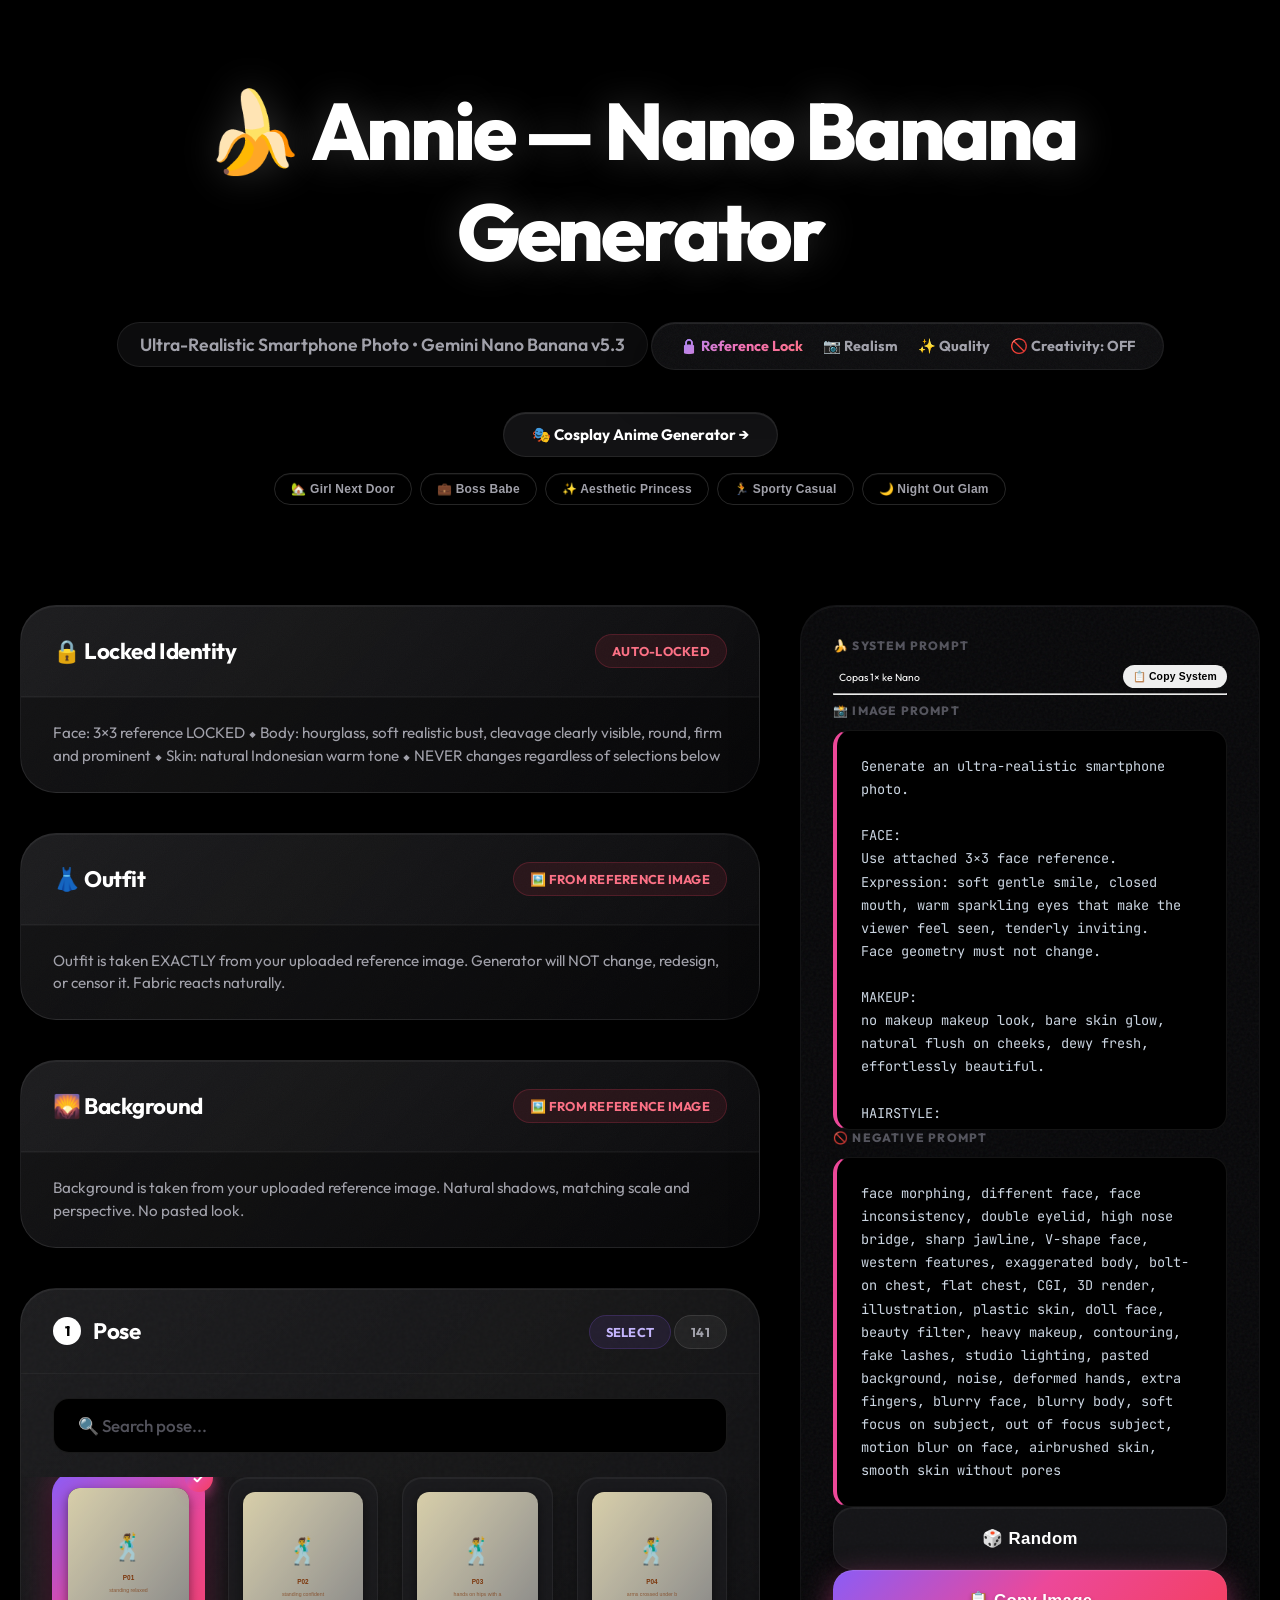
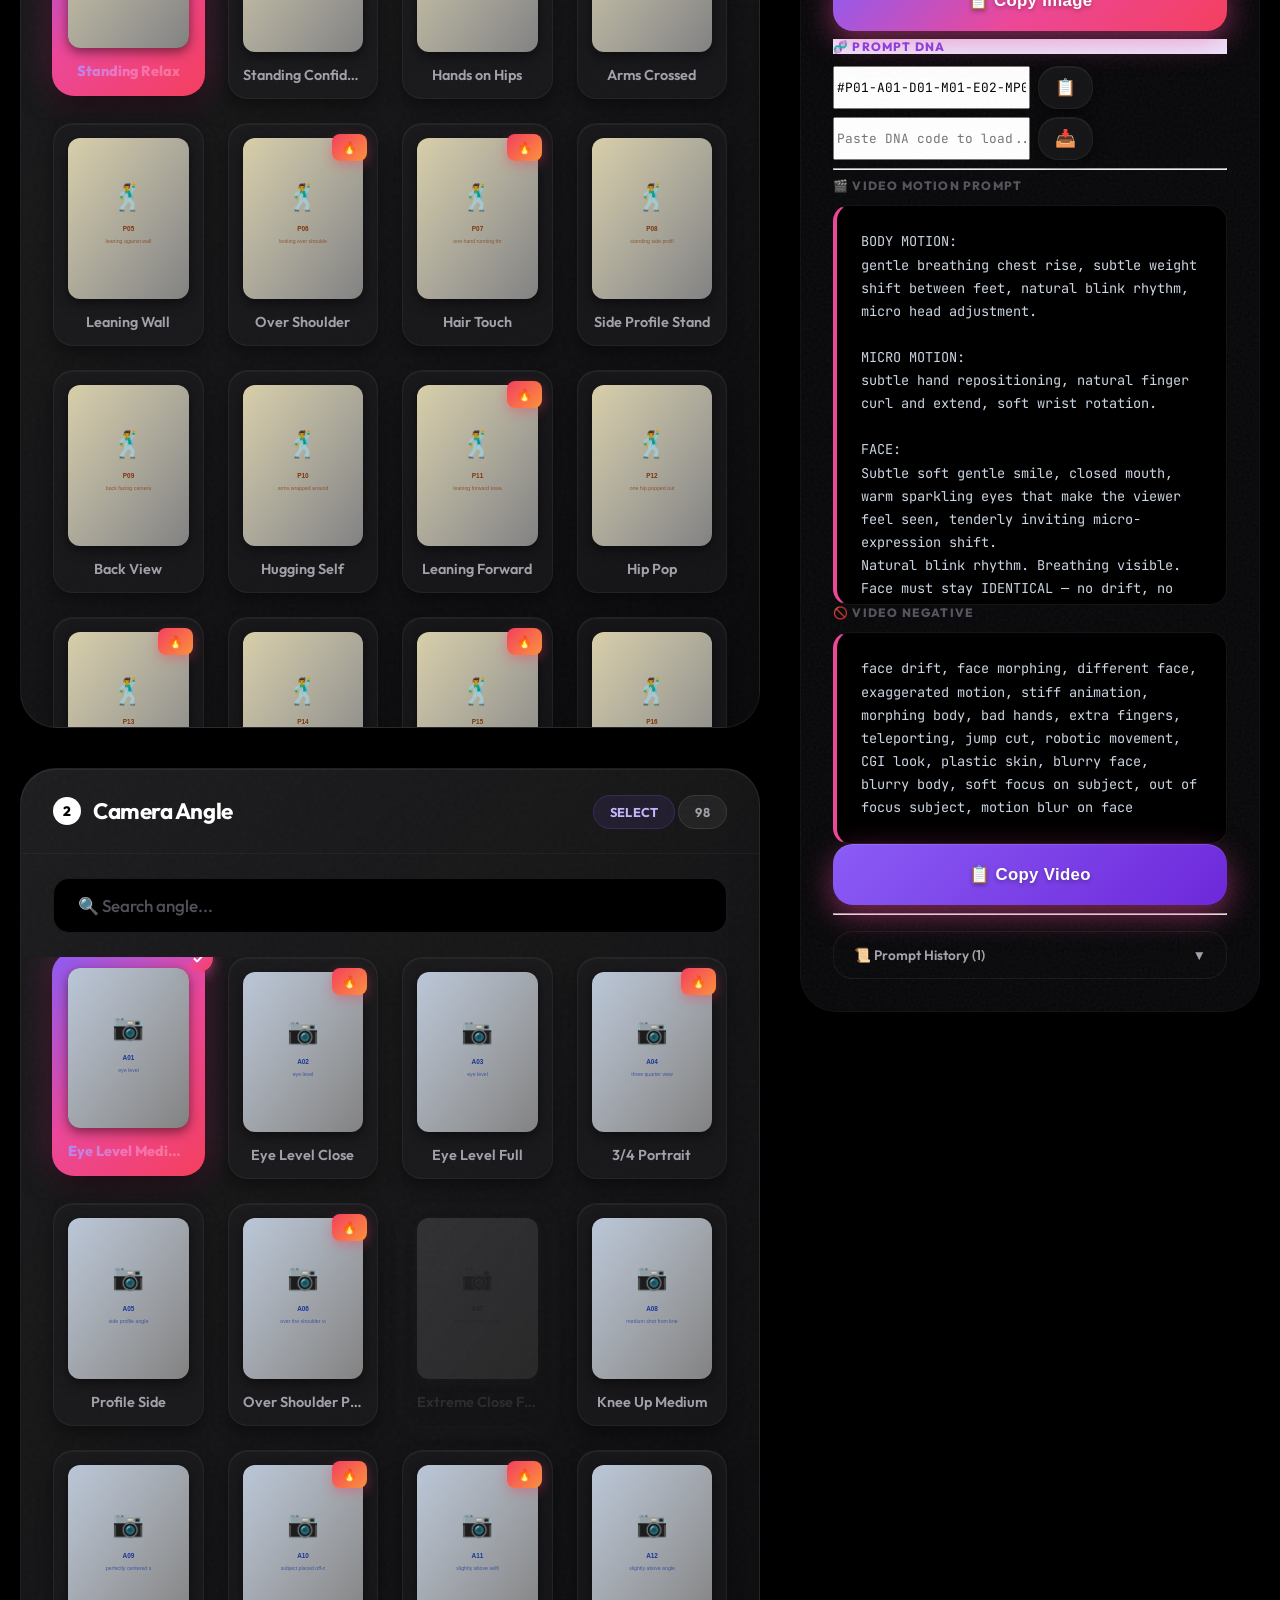
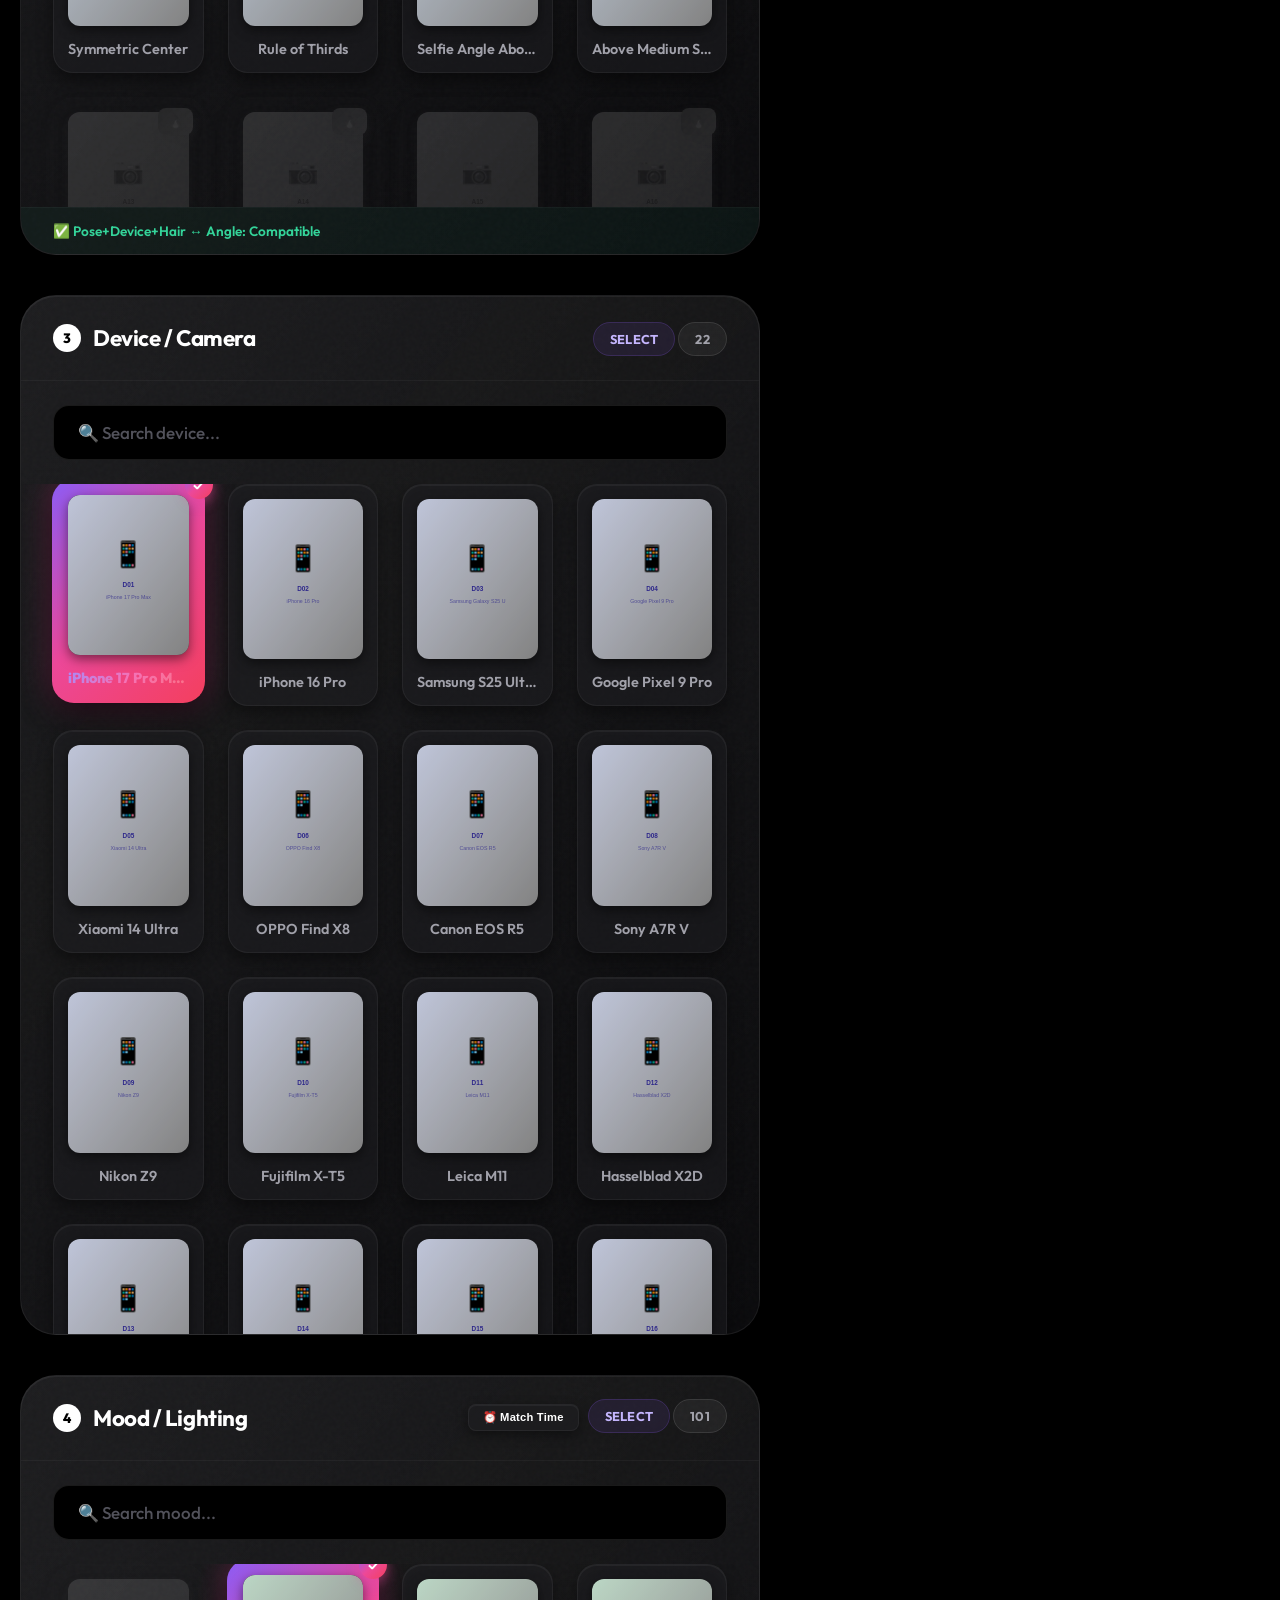
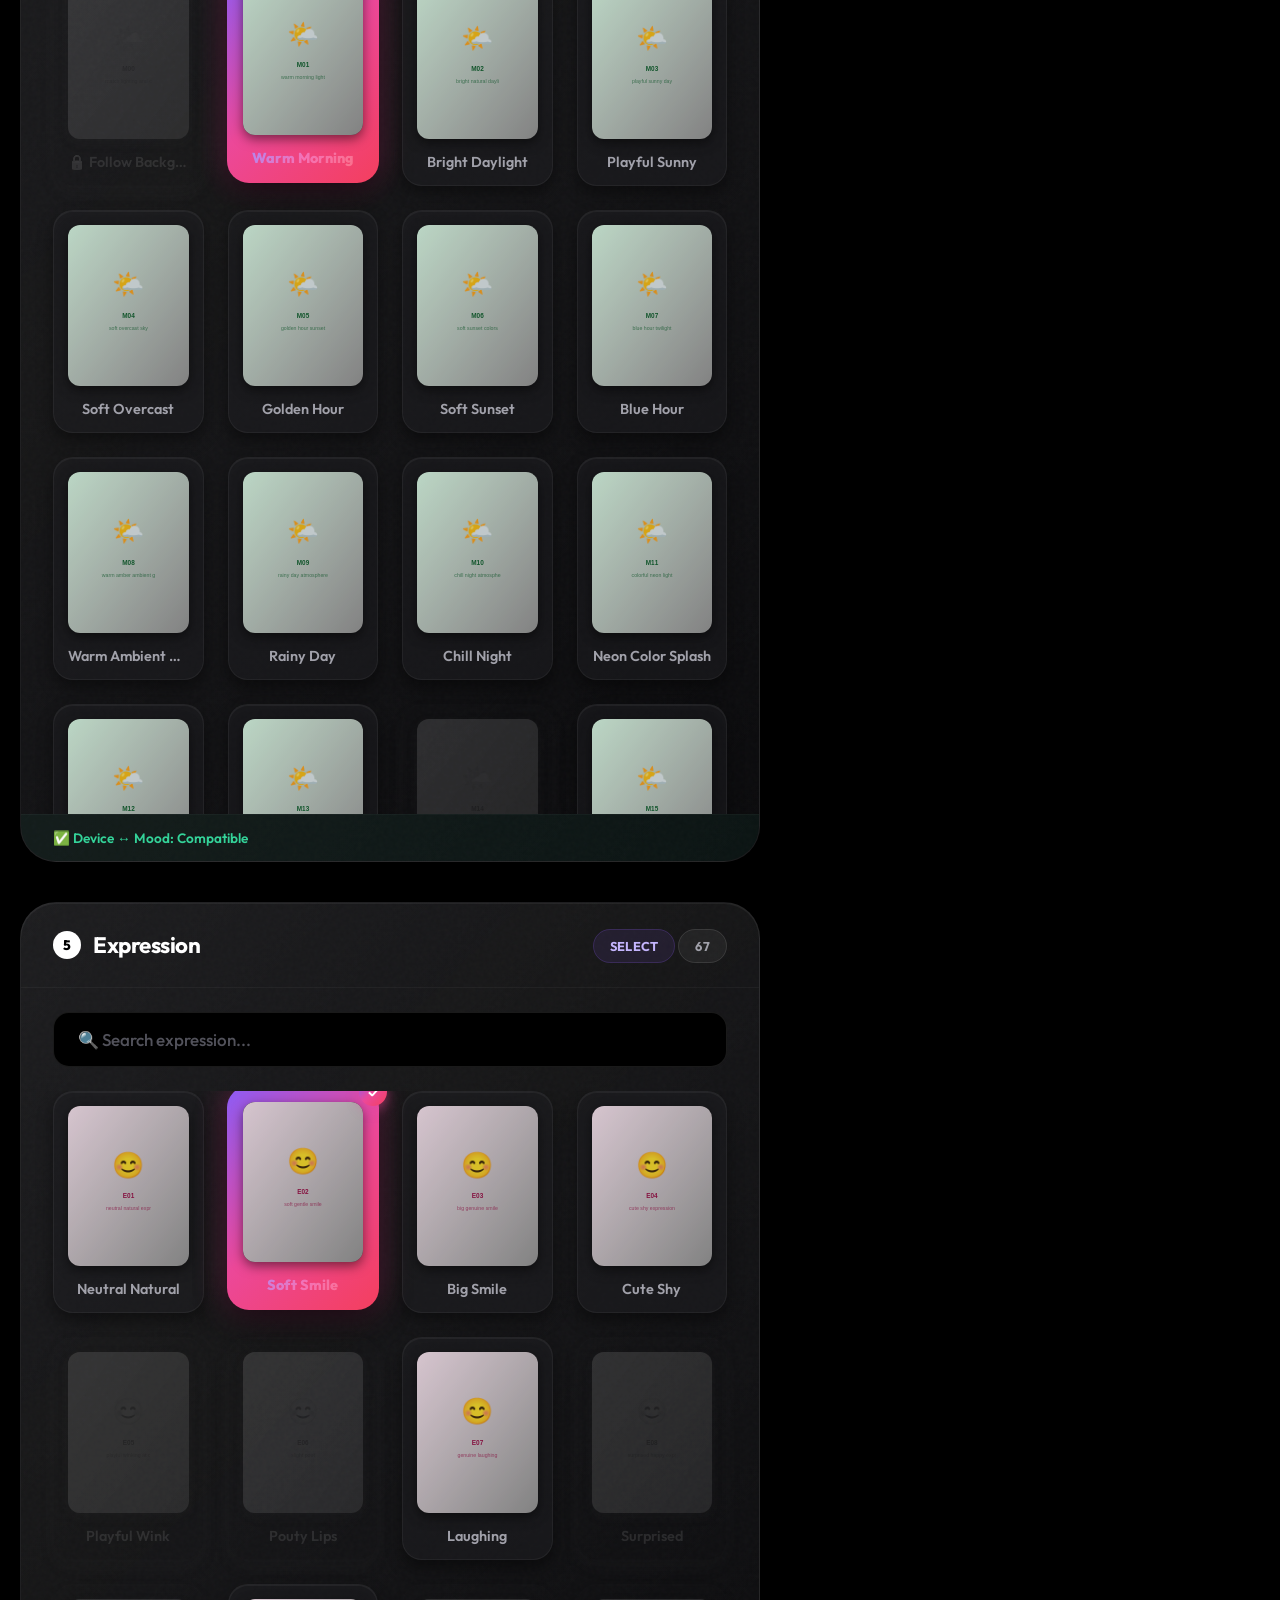
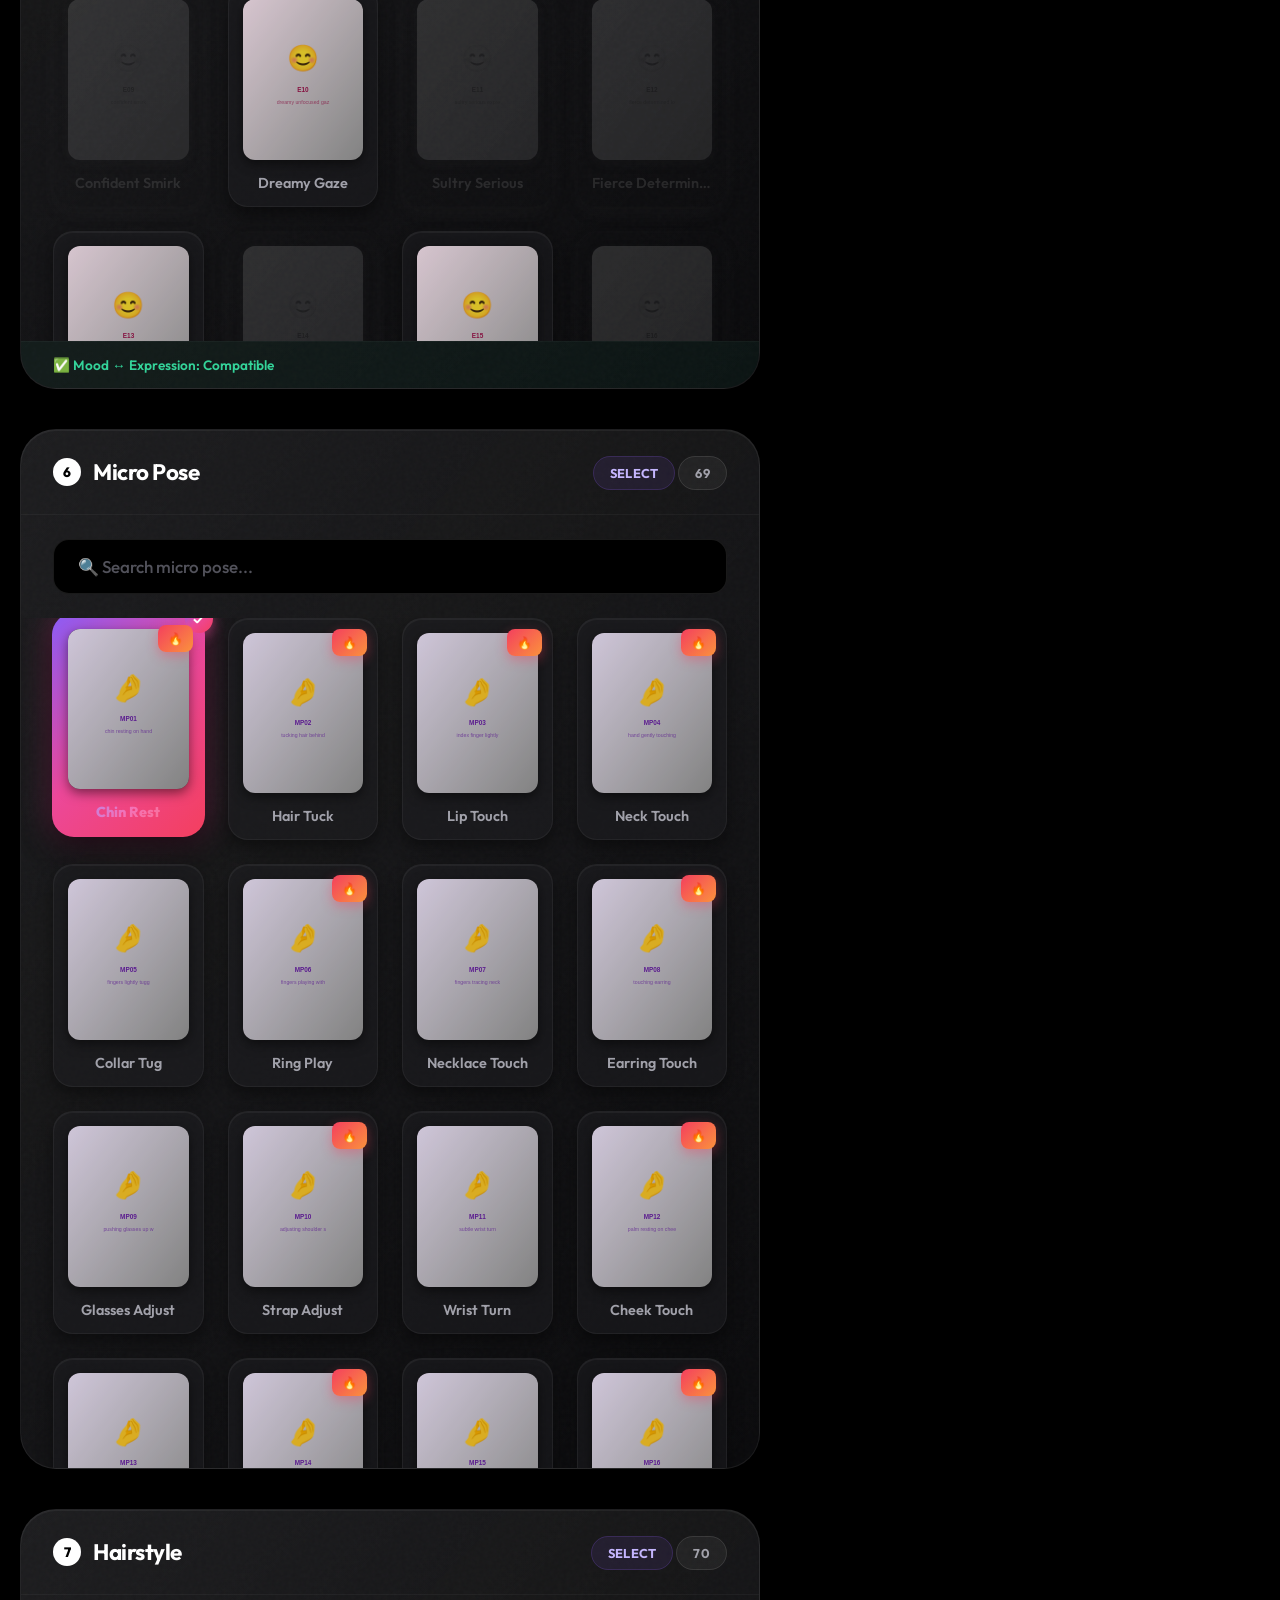
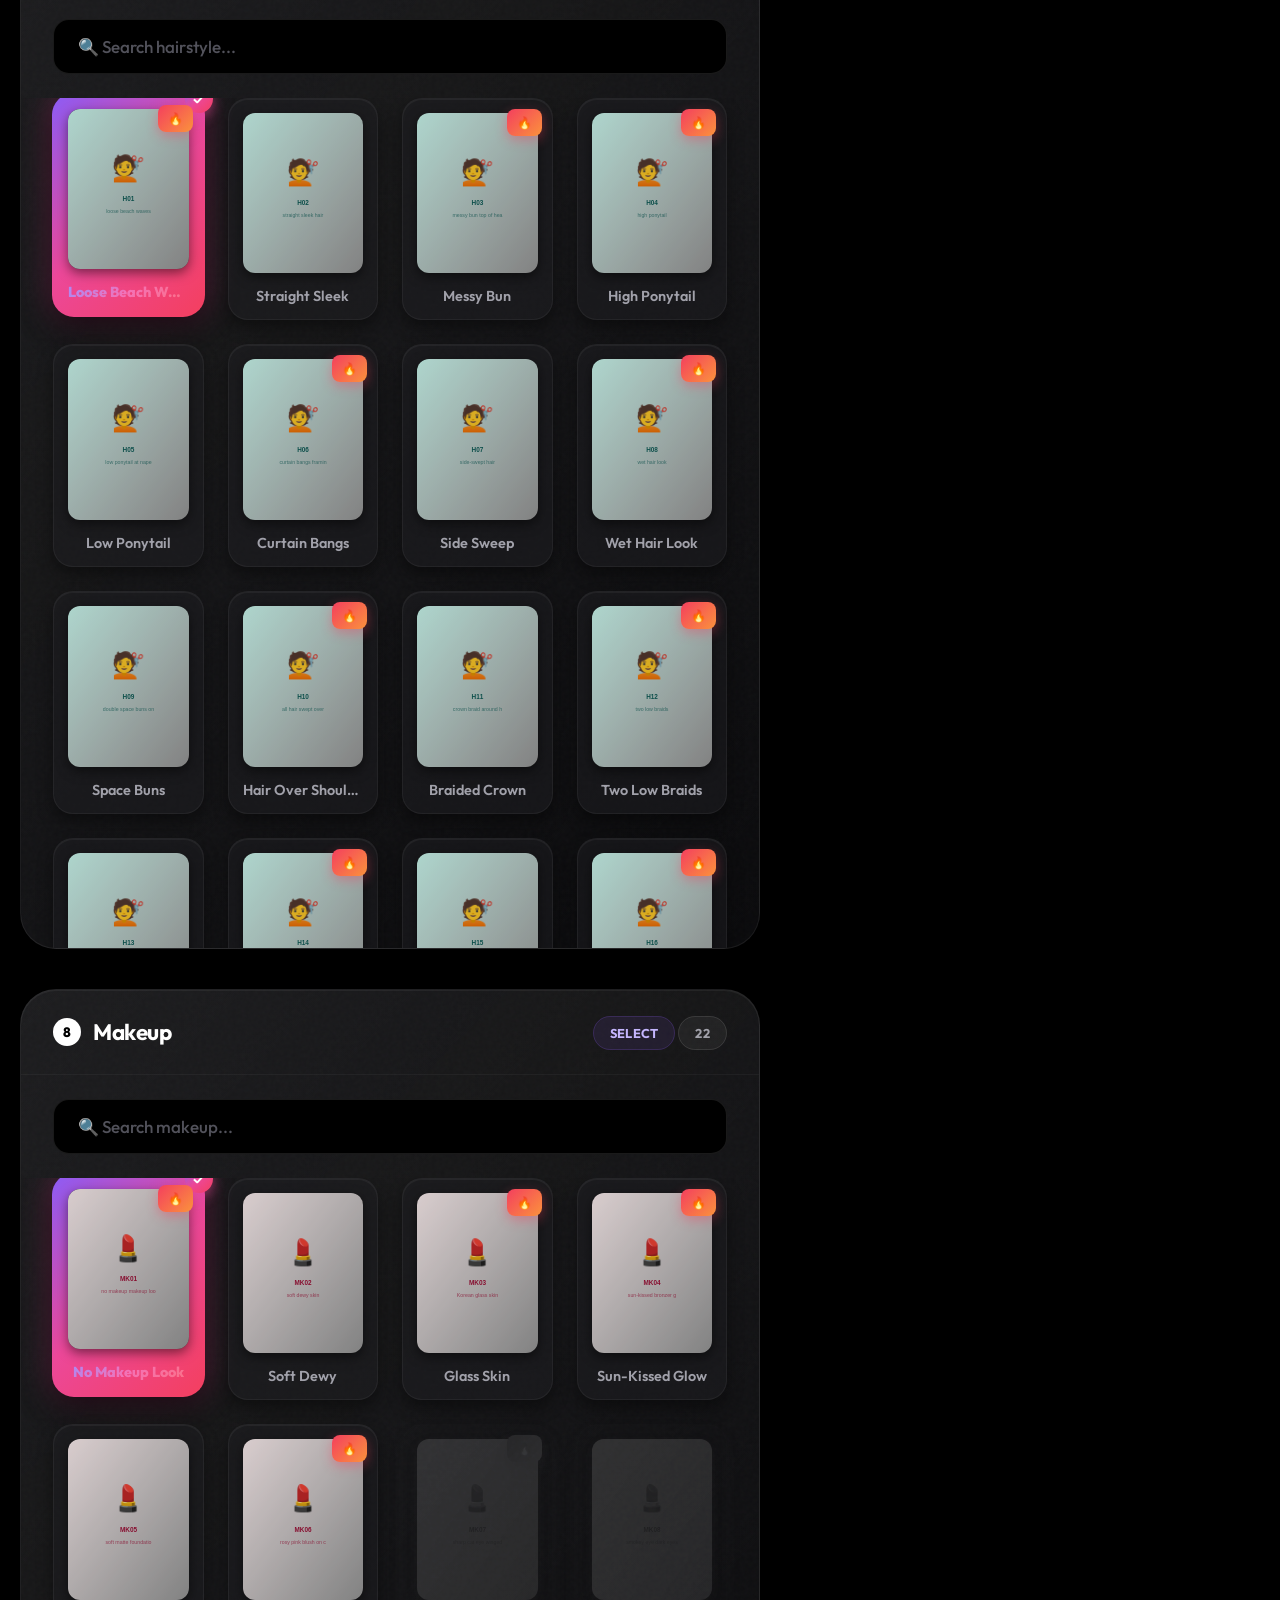
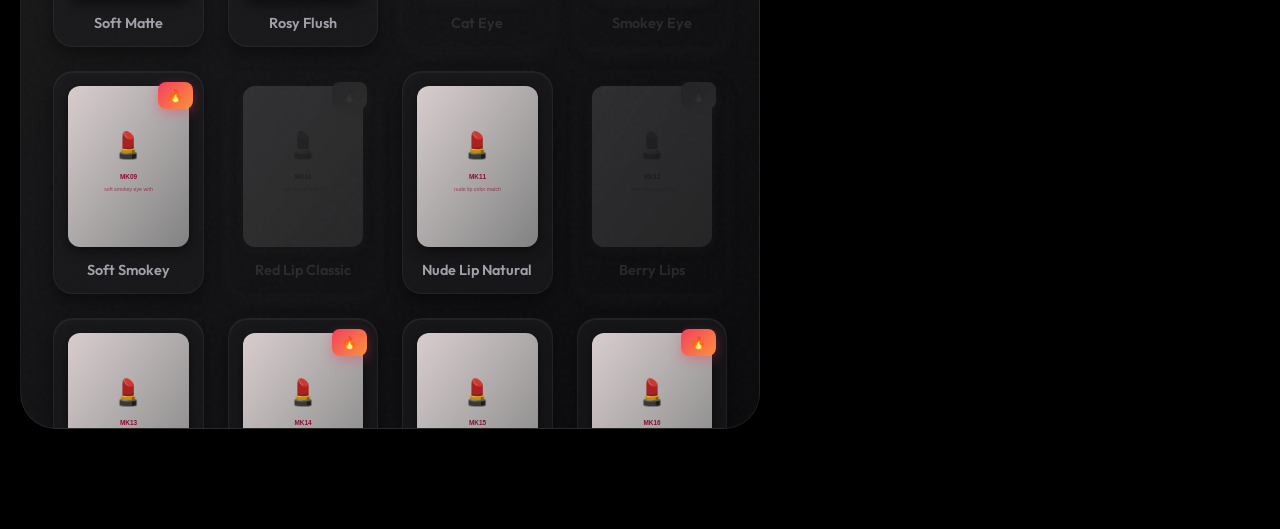
==== commit 6c2439bc: "feat: mobile responsive CSS + prompt history with localStorage" ====
--- a/index.html
+++ b/index.html
@@ -262,6 +262,19 @@
                         <button class="btn btn-banana" style="background:linear-gradient(135deg,#8b5cf6,#6d28d9);"
                             onclick="copyVideo()">📋 Copy Video</button>
                     </div>
+
+                    <!-- 📜 Prompt History -->
+                    <hr class="sep">
+                    <div class="history-panel" id="historyPanel">
+                        <button class="history-toggle" onclick="toggleHistory()">
+                            <span>📜 Prompt History <span id="historyCount">(0)</span></span>
+                            <span class="arrow">▼</span>
+                        </button>
+                        <div class="history-list" id="historyList">
+                            <div class="history-empty">Belum ada history. Generate prompt pertamamu!</div>
+                        </div>
+                    </div>
+
                 </div>
             </div>
         </div>
@@ -406,6 +419,8 @@
                 });
 
                 console.log('✅ Init complete!');
+                // Load prompt history from localStorage
+                renderHistory();
             } catch (e) {
                 console.error('❌ Init error:', e);
             }
@@ -838,7 +853,10 @@
 
         function updateDNA() {
             const el = document.getElementById('dnaCode');
-            if (el) el.value = '#' + encodeDNA();
+            const code = '#' + encodeDNA();
+            if (el) el.value = code;
+            // Auto-save to history
+            saveToHistory(code);
         }
 
         function copyDNA() {
@@ -910,6 +928,98 @@
             generate();
         }
 
+
+        // ═══════════════════════════════════════
+        // 📜 PROMPT HISTORY (localStorage)
+        // ═══════════════════════════════════════
+        const HISTORY_KEY = 'annie_prompt_history';
+        const FAVORITES_KEY = 'annie_favorites';
+        const MAX_HISTORY = 20;
+
+        function getHistory() {
+            try { return JSON.parse(localStorage.getItem(HISTORY_KEY)) || []; }
+            catch { return []; }
+        }
+
+        function getFavorites() {
+            try { return JSON.parse(localStorage.getItem(FAVORITES_KEY)) || []; }
+            catch { return []; }
+        }
+
+        function saveToHistory(dnaCode) {
+            if (!dnaCode) return;
+            let history = getHistory();
+            // Remove duplicate if exists
+            history = history.filter(h => h.dna !== dnaCode);
+            // Add to front
+            history.unshift({ dna: dnaCode, time: Date.now() });
+            // Trim to max
+            if (history.length > MAX_HISTORY) history = history.slice(0, MAX_HISTORY);
+            localStorage.setItem(HISTORY_KEY, JSON.stringify(history));
+            renderHistory();
+        }
+
+        function toggleFavorite(dnaCode) {
+            let favs = getFavorites();
+            if (favs.includes(dnaCode)) {
+                favs = favs.filter(f => f !== dnaCode);
+            } else {
+                favs.push(dnaCode);
+            }
+            localStorage.setItem(FAVORITES_KEY, JSON.stringify(favs));
+            renderHistory();
+        }
+
+        function toggleHistory() {
+            const panel = document.getElementById('historyPanel');
+            panel.classList.toggle('open');
+        }
+
+        function renderHistory() {
+            const list = document.getElementById('historyList');
+            const countEl = document.getElementById('historyCount');
+            const history = getHistory();
+            const favs = getFavorites();
+
+            countEl.textContent = `(${history.length})`;
+
+            if (history.length === 0) {
+                list.innerHTML = '<div class="history-empty">Belum ada history. Generate prompt pertamamu!</div>';
+                return;
+            }
+
+            list.innerHTML = history.map((h, i) => {
+                const isFav = favs.includes(h.dna);
+                const timeAgo = getTimeAgo(h.time);
+                return `<div class="history-item">
+                    <span style="color:var(--text-tertiary);font-size:0.65rem;width:24px;">${i + 1}.</span>
+                    <span class="hist-dna" onclick="loadHistoryDNA('${h.dna}')" title="Click to load">${h.dna}</span>
+                    <span style="color:var(--text-tertiary);font-size:0.6rem;white-space:nowrap;">${timeAgo}</span>
+                    <span class="hist-fav ${isFav ? 'active' : ''}" onclick="toggleFavorite('${h.dna}')">${isFav ? '⭐' : '☆'}</span>
+                    <span class="hist-copy" onclick="copyHistoryDNA('${h.dna}')" title="Copy DNA">📋</span>
+                </div>`;
+            }).join('');
+        }
+
+        function getTimeAgo(timestamp) {
+            const diff = Date.now() - timestamp;
+            const mins = Math.floor(diff / 60000);
+            if (mins < 1) return 'just now';
+            if (mins < 60) return `${mins}m ago`;
+            const hrs = Math.floor(mins / 60);
+            if (hrs < 24) return `${hrs}h ago`;
+            return `${Math.floor(hrs / 24)}d ago`;
+        }
+
+        function loadHistoryDNA(dna) {
+            document.getElementById('dnaInput').value = dna;
+            loadDNA();
+        }
+
+        function copyHistoryDNA(dna) {
+            navigator.clipboard.writeText(dna);
+        }
+
         // Auto-init on page load
         window.addEventListener('DOMContentLoaded', init);
     </script>
--- a/style.css
+++ b/style.css
@@ -641,6 +641,8 @@
 }
 
 /* ─── Responsive ─── */
+
+/* Tablet */
 @media (max-width: 1100px) {
     .main-layout {
         grid-template-columns: 1fr;
@@ -655,6 +657,282 @@
     header h1 {
         font-size: 3.5rem;
     }
+}
+
+/* Large Phone / Small Tablet */
+@media (max-width: 768px) {
+    .page {
+        padding: 16px;
+    }
+
+    header h1 {
+        font-size: 2.2rem;
+        letter-spacing: -0.03em;
+    }
+
+    .sub {
+        font-size: 0.75rem;
+        padding: 8px 16px;
+    }
+
+    .priority-bar {
+        gap: 10px;
+        padding: 10px 16px;
+        flex-wrap: wrap;
+        justify-content: center;
+    }
+
+    .priority-bar span {
+        font-size: 0.75rem;
+    }
+
+    #personaBar {
+        gap: 6px !important;
+    }
+
+    #personaBar .btn-ghost {
+        padding: 6px 12px !important;
+        font-size: 0.65rem !important;
+    }
+
+    .card {
+        border-radius: var(--radius-md);
+        margin-bottom: 16px;
+    }
+
+    .card-header {
+        padding: 16px 20px;
+    }
+
+    .card-title {
+        font-size: 1.1rem;
+    }
+
+    .card-grid {
+        grid-template-columns: repeat(3, 1fr) !important;
+        gap: 8px !important;
+        padding: 8px 12px !important;
+        max-height: 280px !important;
+    }
+
+    .vcard {
+        padding: 8px;
+        border-radius: 12px;
+    }
+
+    .vcard-name {
+        font-size: 0.65rem;
+    }
+
+    .vcard-thumb {
+        height: 70px;
+        border-radius: 8px;
+    }
+
+    .vcard:hover {
+        transform: none;
+    }
+
+    .tooltip {
+        display: none;
+    }
+
+    .out-box {
+        font-size: 0.75rem;
+        padding: 16px;
+        max-height: 250px;
+    }
+
+    .action-row {
+        flex-direction: column;
+        gap: 8px;
+    }
+
+    .action-row .btn {
+        width: 100%;
+        padding: 14px;
+        font-size: 1rem;
+    }
+
+    .main-layout {
+        gap: 20px;
+    }
+
+    .search-input {
+        font-size: 0.8rem;
+        padding: 10px 16px;
+    }
+
+    .nav-link {
+        padding: 10px 20px;
+        font-size: 0.85rem;
+    }
+}
+
+/* Phone */
+@media (max-width: 480px) {
+    .page {
+        padding: 12px;
+    }
+
+    header h1 {
+        font-size: 1.6rem;
+    }
+
+    .sub {
+        font-size: 0.65rem;
+        padding: 6px 12px;
+    }
+
+    .priority-bar {
+        gap: 6px;
+        padding: 8px 12px;
+    }
+
+    .priority-bar span {
+        font-size: 0.6rem;
+    }
+
+    .card-grid {
+        grid-template-columns: repeat(2, 1fr) !important;
+        gap: 6px !important;
+        max-height: 240px !important;
+    }
+
+    .vcard-thumb {
+        height: 55px;
+    }
+
+    .vcard-name {
+        font-size: 0.6rem;
+    }
+
+    .card-title {
+        font-size: 0.95rem;
+    }
+
+    .out-card {
+        margin-top: 20px;
+    }
+
+    .out-box {
+        font-size: 0.7rem;
+        padding: 12px;
+        max-height: 200px;
+    }
+
+    .lock-text {
+        font-size: 0.8rem;
+        padding: 16px;
+    }
+}
+
+/* ─── Prompt History Panel ─── */
+.history-panel {
+    margin-top: 16px;
+    background: rgba(10, 10, 12, 0.6);
+    border: 1px solid rgba(255, 255, 255, 0.06);
+    border-radius: var(--radius-md);
+    overflow: hidden;
+}
+
+.history-toggle {
+    width: 100%;
+    background: transparent;
+    border: none;
+    color: var(--text-secondary);
+    padding: 14px 20px;
+    font-family: var(--font-main);
+    font-size: 0.85rem;
+    font-weight: 600;
+    cursor: pointer;
+    display: flex;
+    align-items: center;
+    justify-content: space-between;
+    transition: color 0.2s;
+}
+
+.history-toggle:hover {
+    color: var(--text-primary);
+}
+
+.history-toggle .arrow {
+    transition: transform 0.3s var(--ease-spring);
+}
+
+.history-panel.open .history-toggle .arrow {
+    transform: rotate(180deg);
+}
+
+.history-list {
+    max-height: 0;
+    overflow: hidden;
+    transition: max-height 0.4s var(--ease-spring);
+}
+
+.history-panel.open .history-list {
+    max-height: 500px;
+    overflow-y: auto;
+}
+
+.history-item {
+    padding: 10px 20px;
+    border-top: 1px solid rgba(255, 255, 255, 0.03);
+    display: flex;
+    align-items: center;
+    gap: 10px;
+    cursor: pointer;
+    transition: background 0.2s;
+    font-size: 0.75rem;
+    color: var(--text-secondary);
+}
+
+.history-item:hover {
+    background: rgba(255, 255, 255, 0.03);
+    color: var(--text-primary);
+}
+
+.history-item .hist-dna {
+    font-family: var(--font-code);
+    font-size: 0.7rem;
+    flex: 1;
+    white-space: nowrap;
+    overflow: hidden;
+    text-overflow: ellipsis;
+}
+
+.history-item .hist-fav {
+    cursor: pointer;
+    font-size: 1rem;
+    transition: transform 0.2s;
+    flex-shrink: 0;
+}
+
+.history-item .hist-fav:hover {
+    transform: scale(1.3);
+}
+
+.history-item .hist-fav.active {
+    color: #fbbf24;
+}
+
+.history-item .hist-copy {
+    cursor: pointer;
+    font-size: 0.85rem;
+    opacity: 0.5;
+    transition: opacity 0.2s;
+    flex-shrink: 0;
+}
+
+.history-item .hist-copy:hover {
+    opacity: 1;
+}
+
+.history-empty {
+    padding: 20px;
+    text-align: center;
+    color: var(--text-tertiary);
+    font-size: 0.8rem;
 }
 
 /* ─── Specific Components ─── */
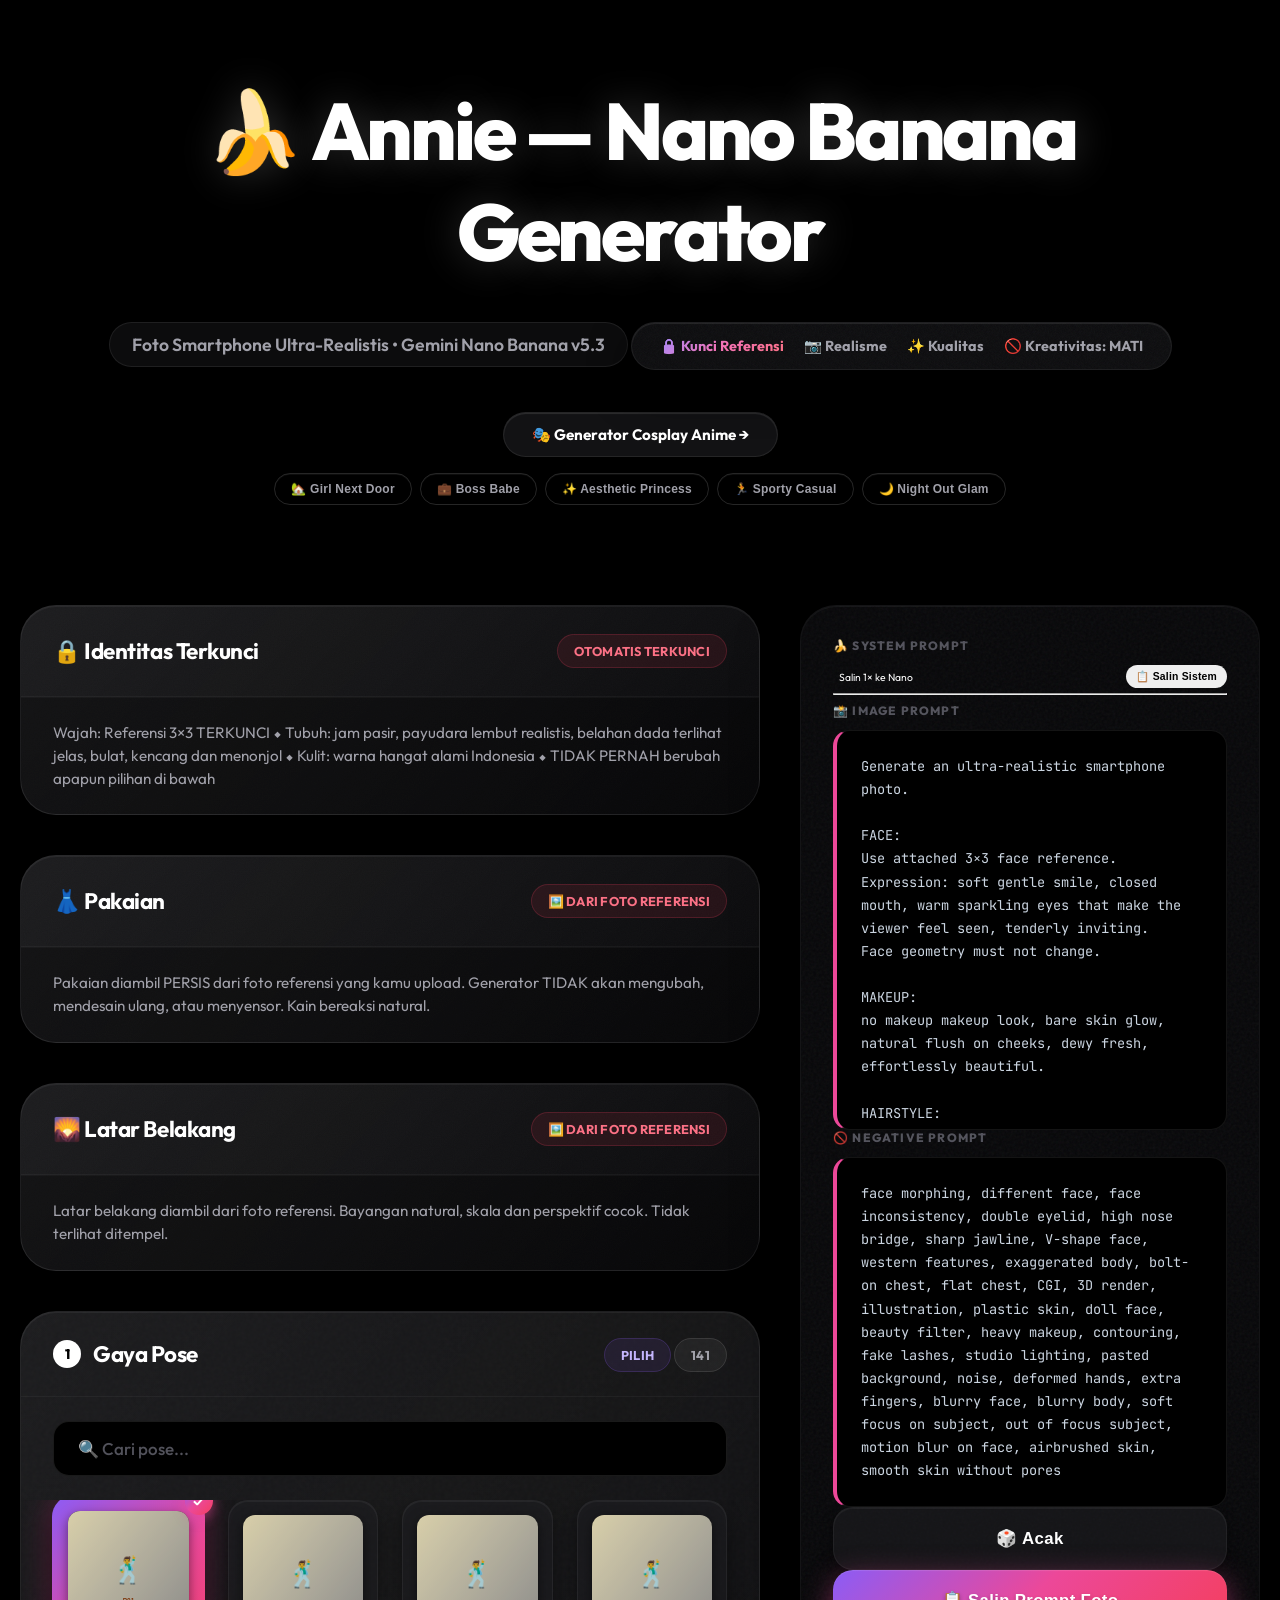
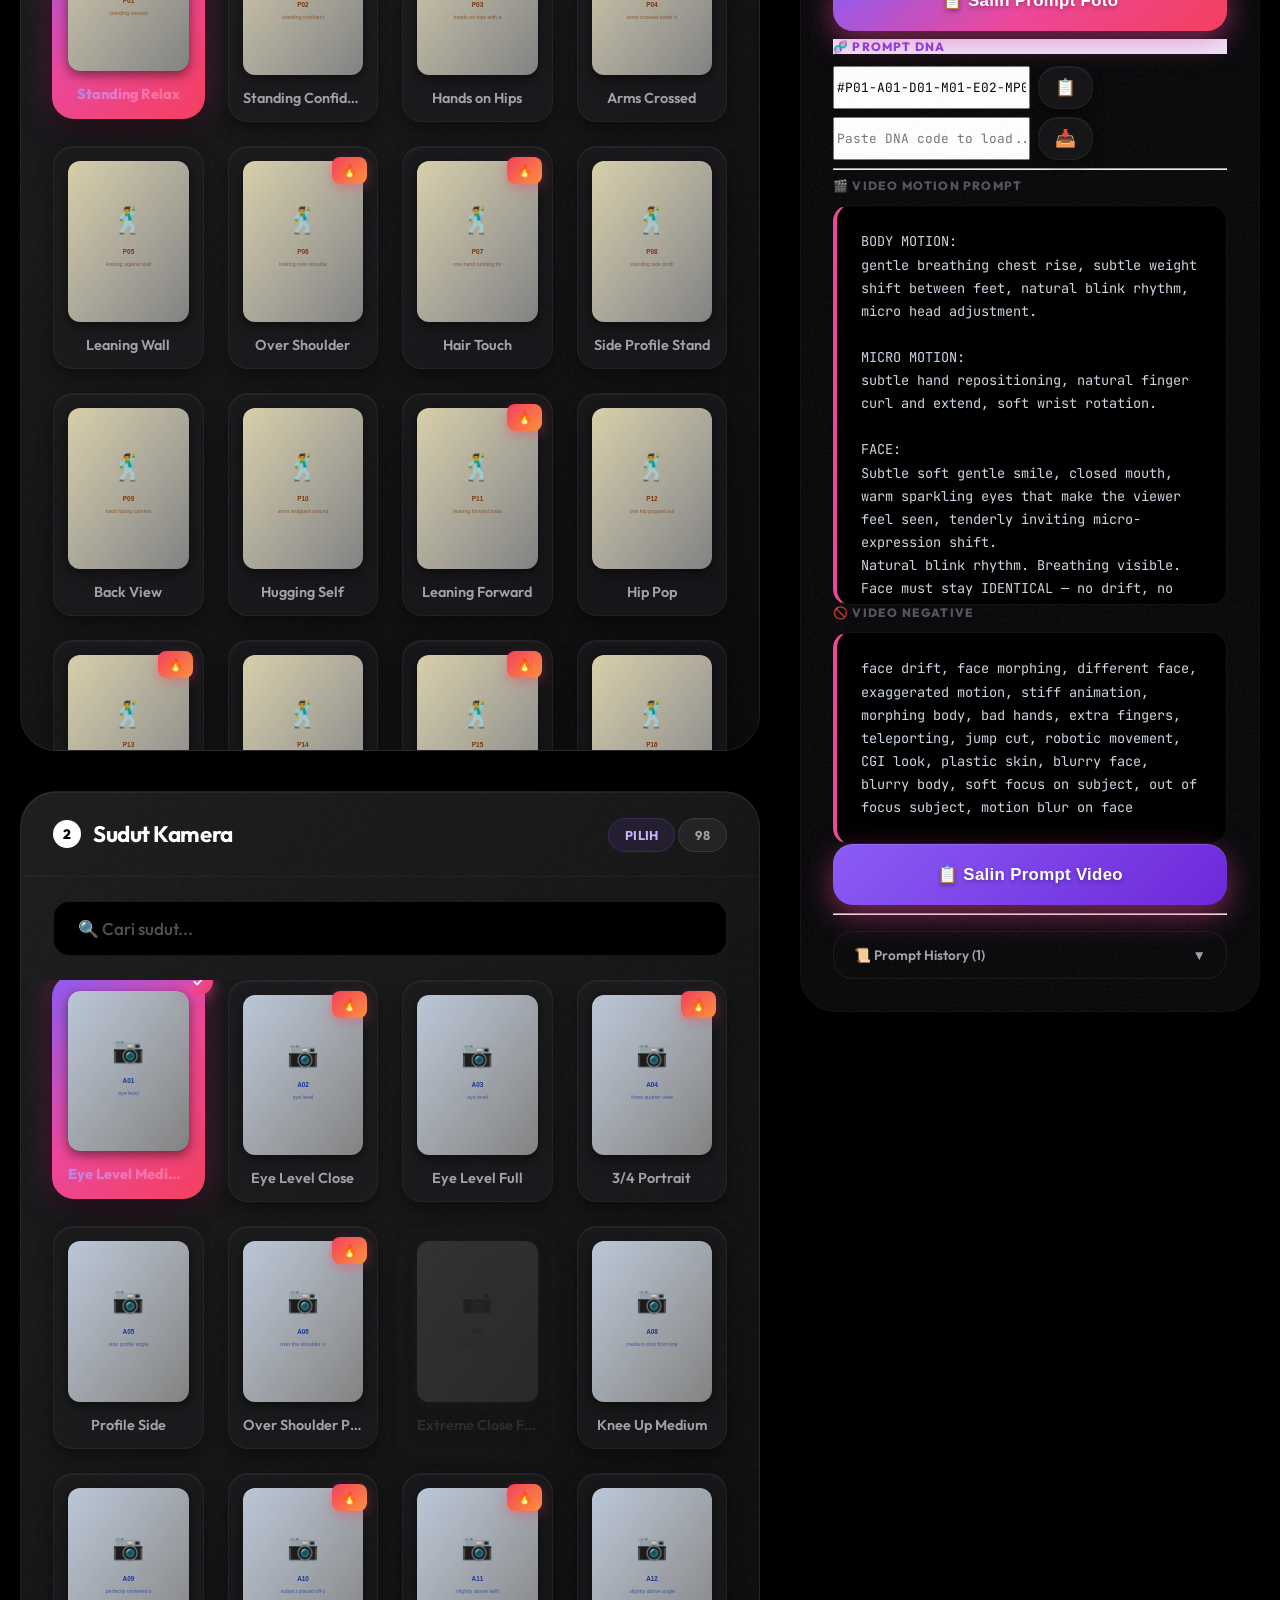
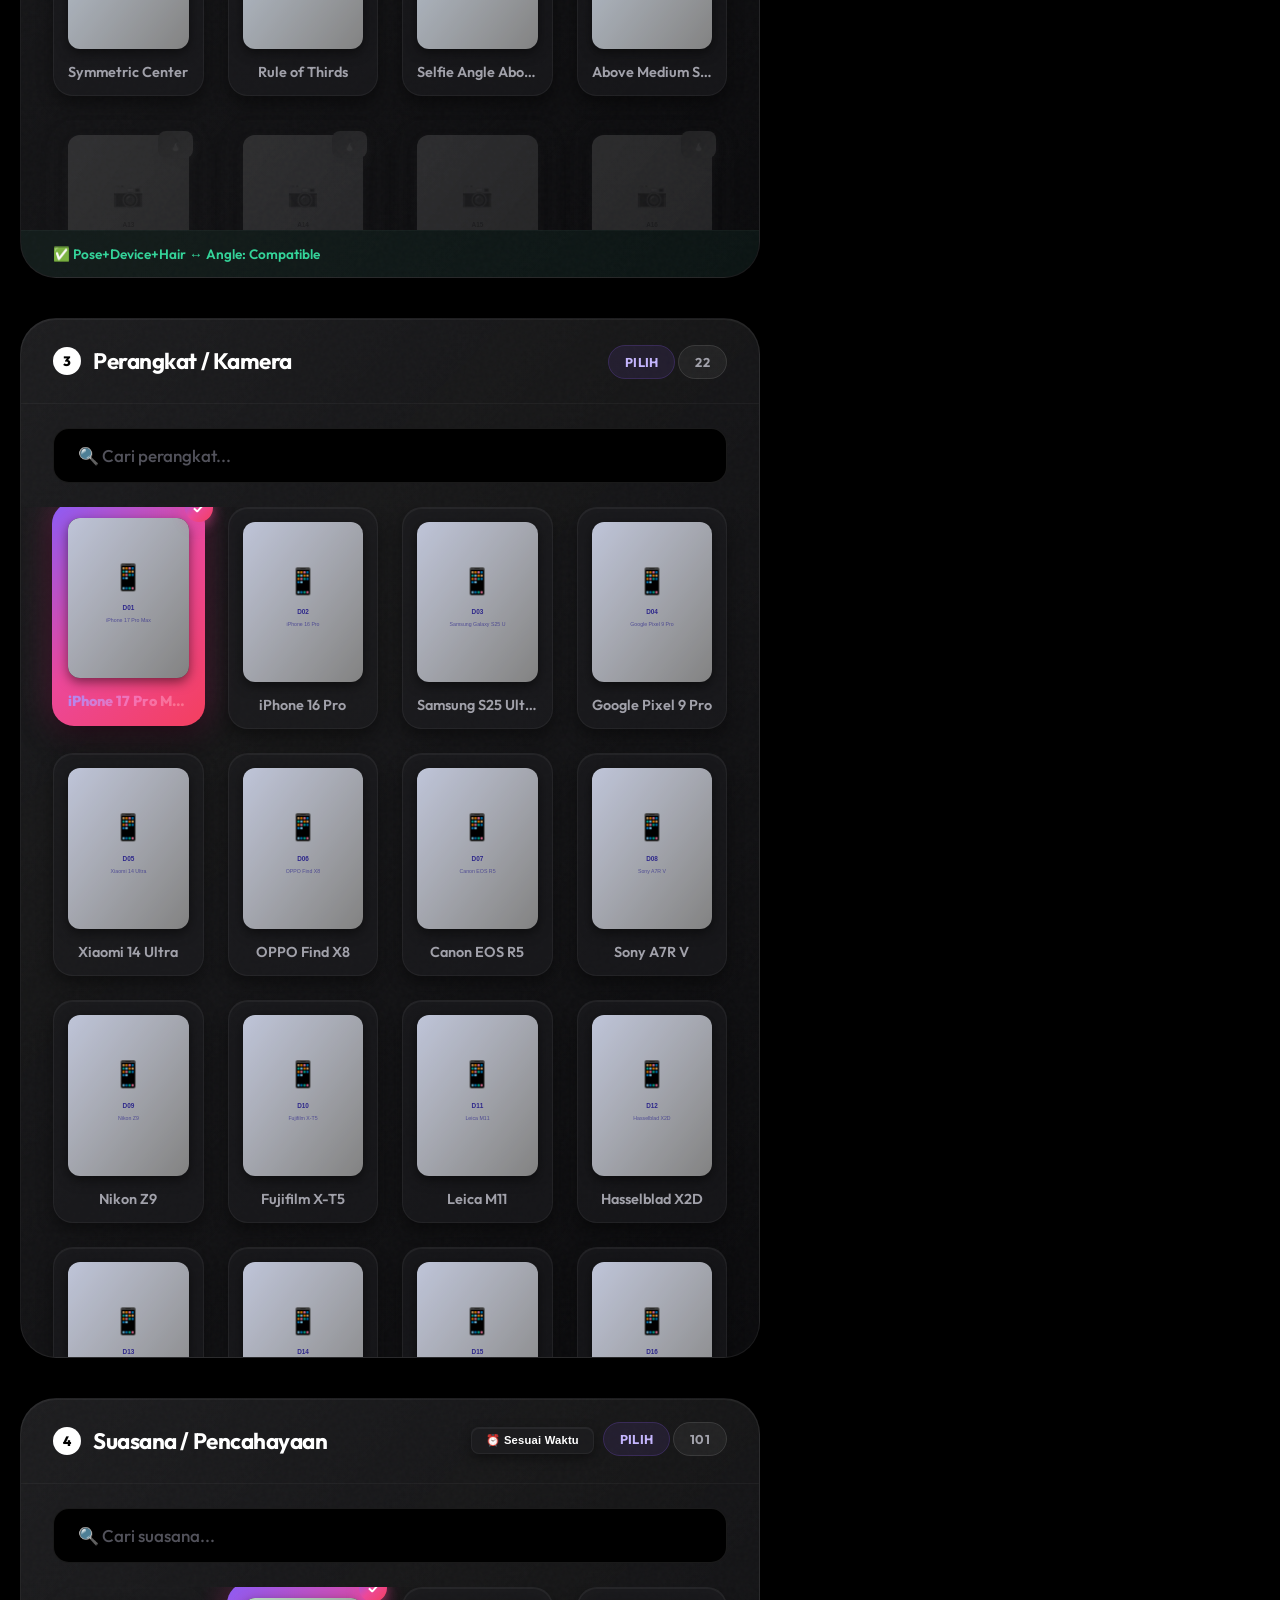
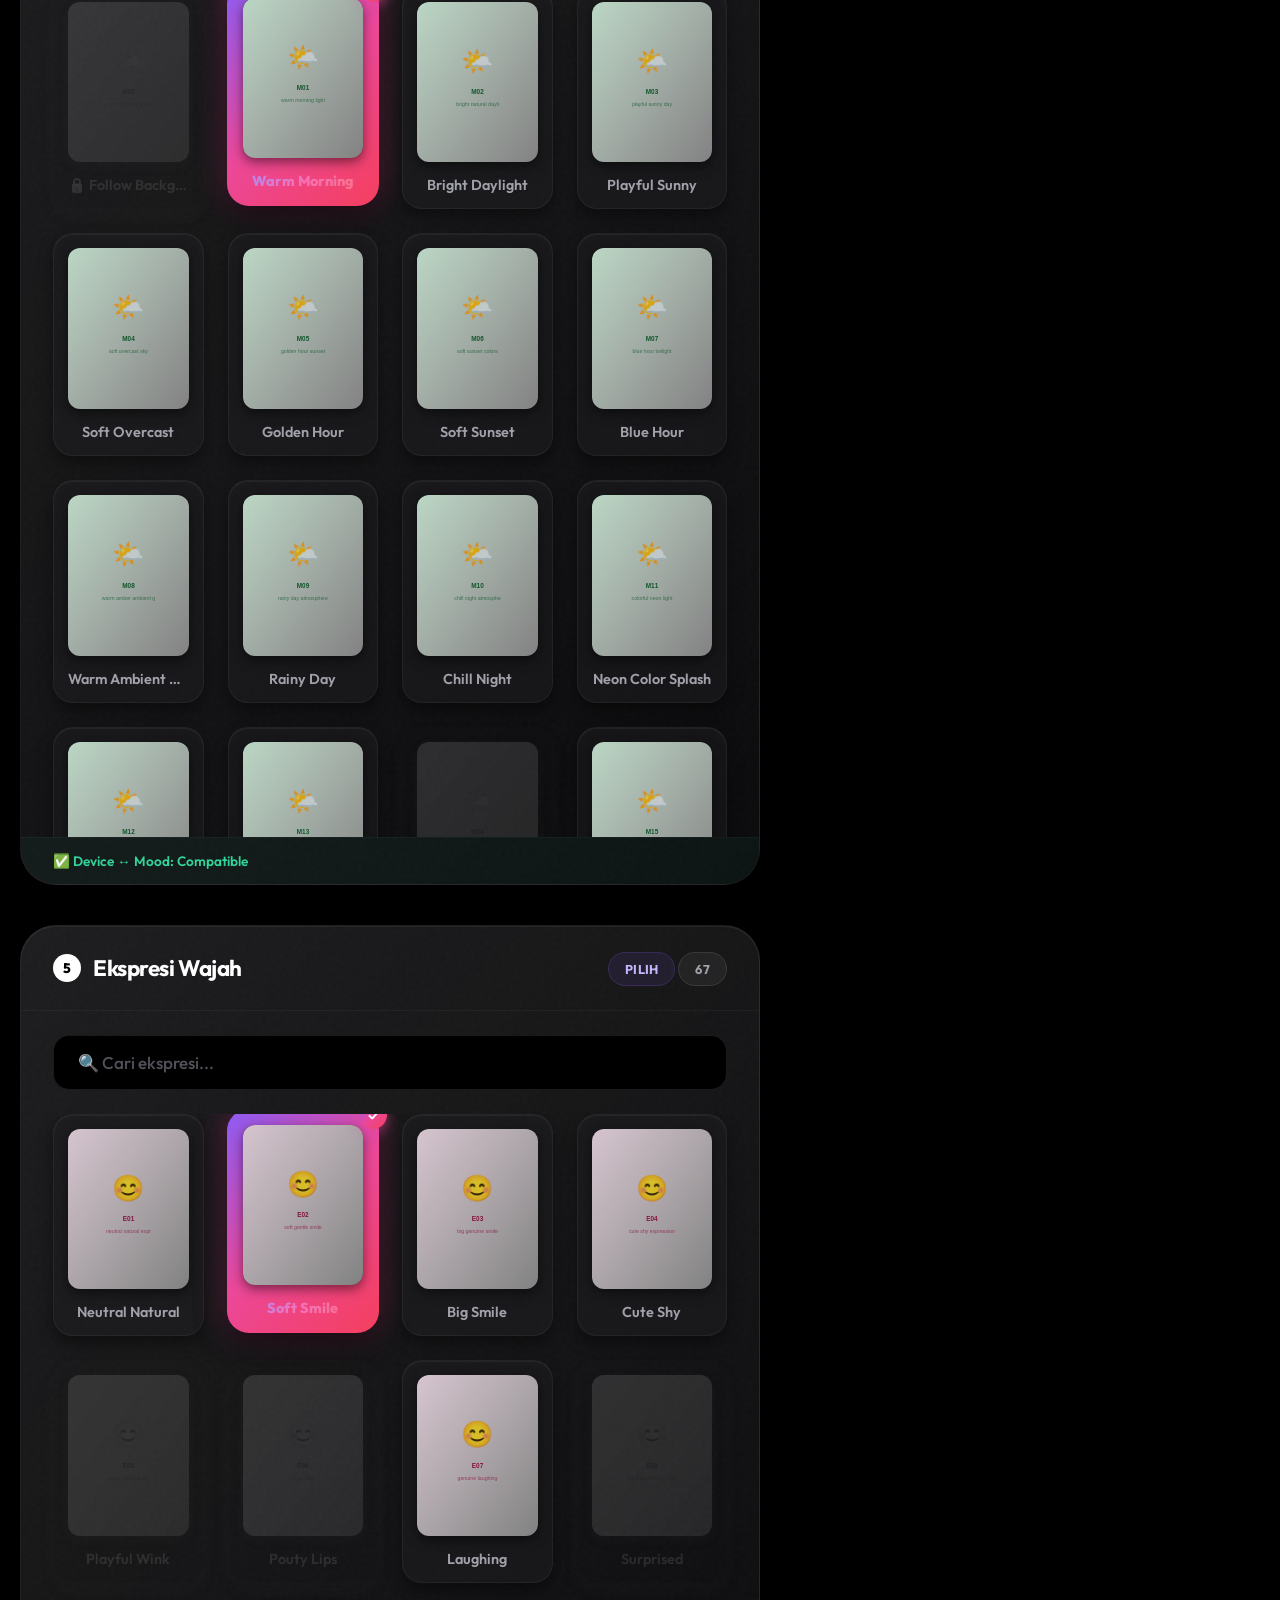
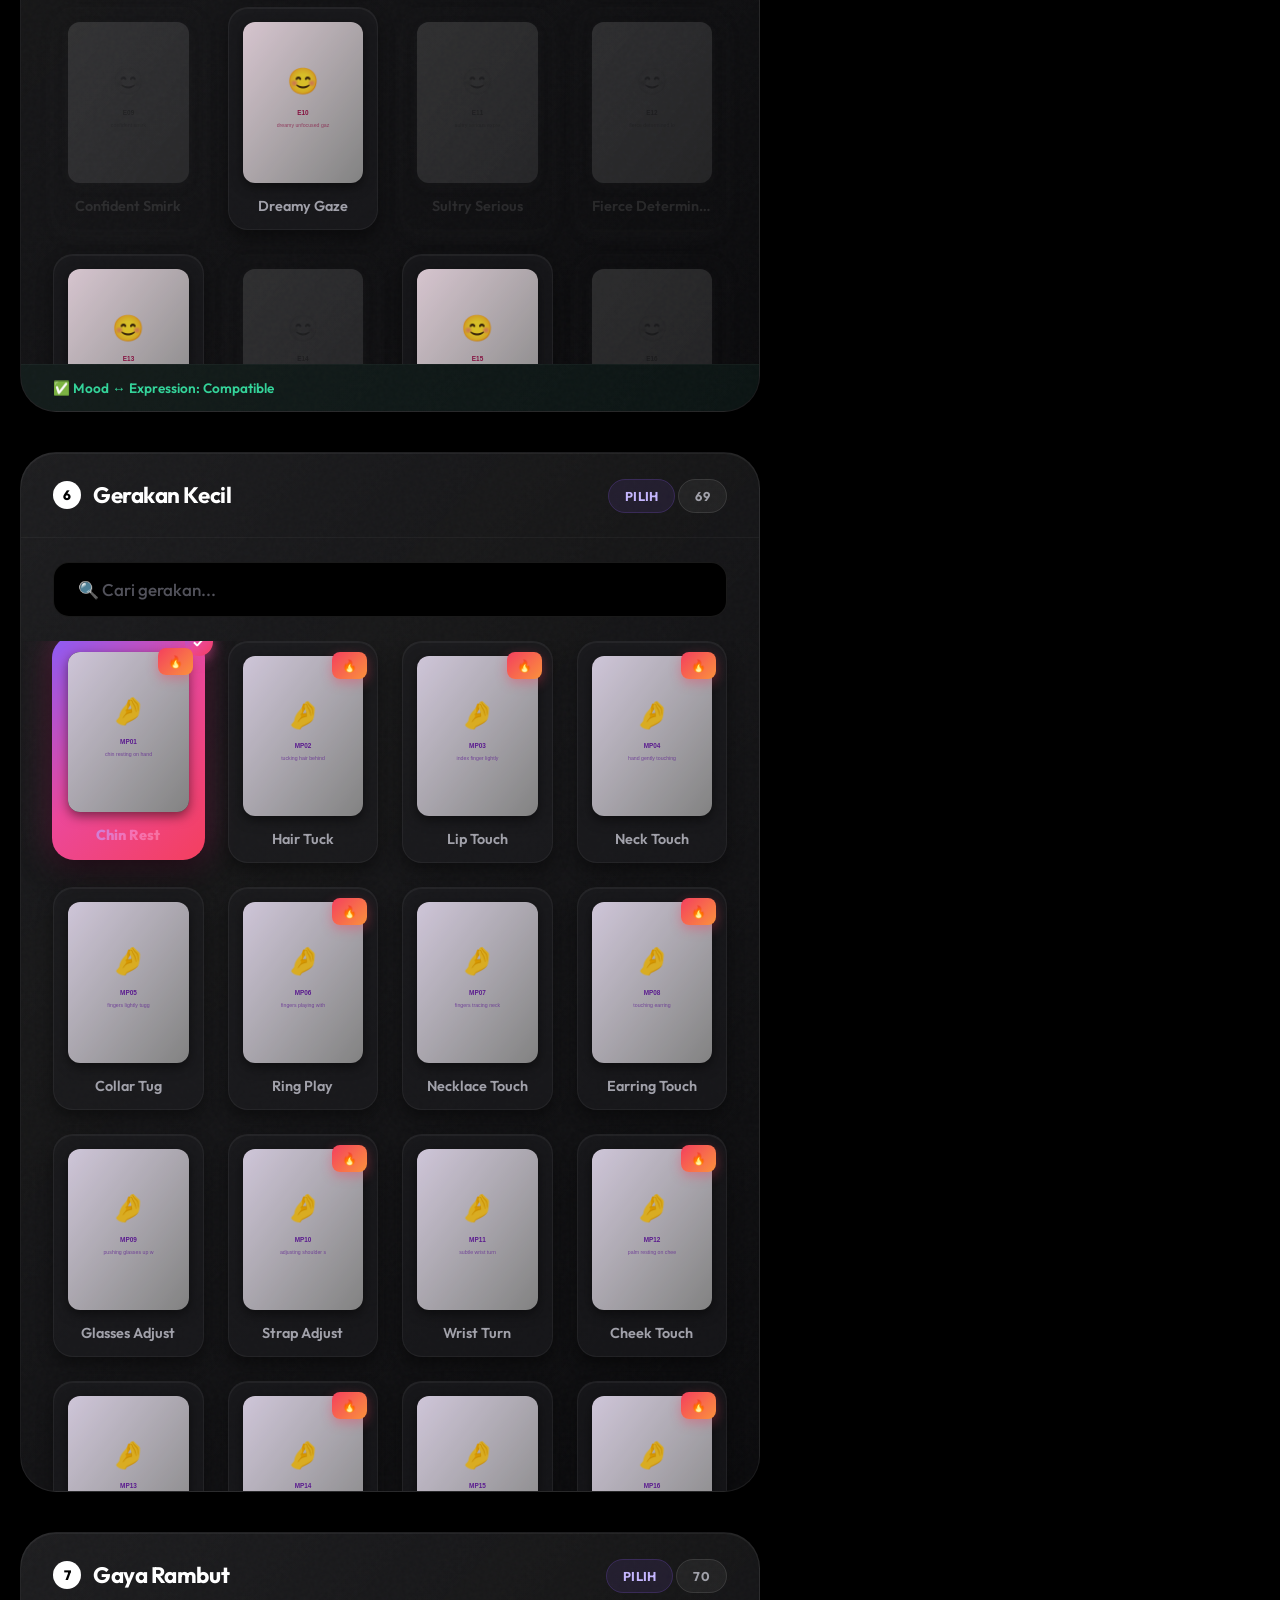
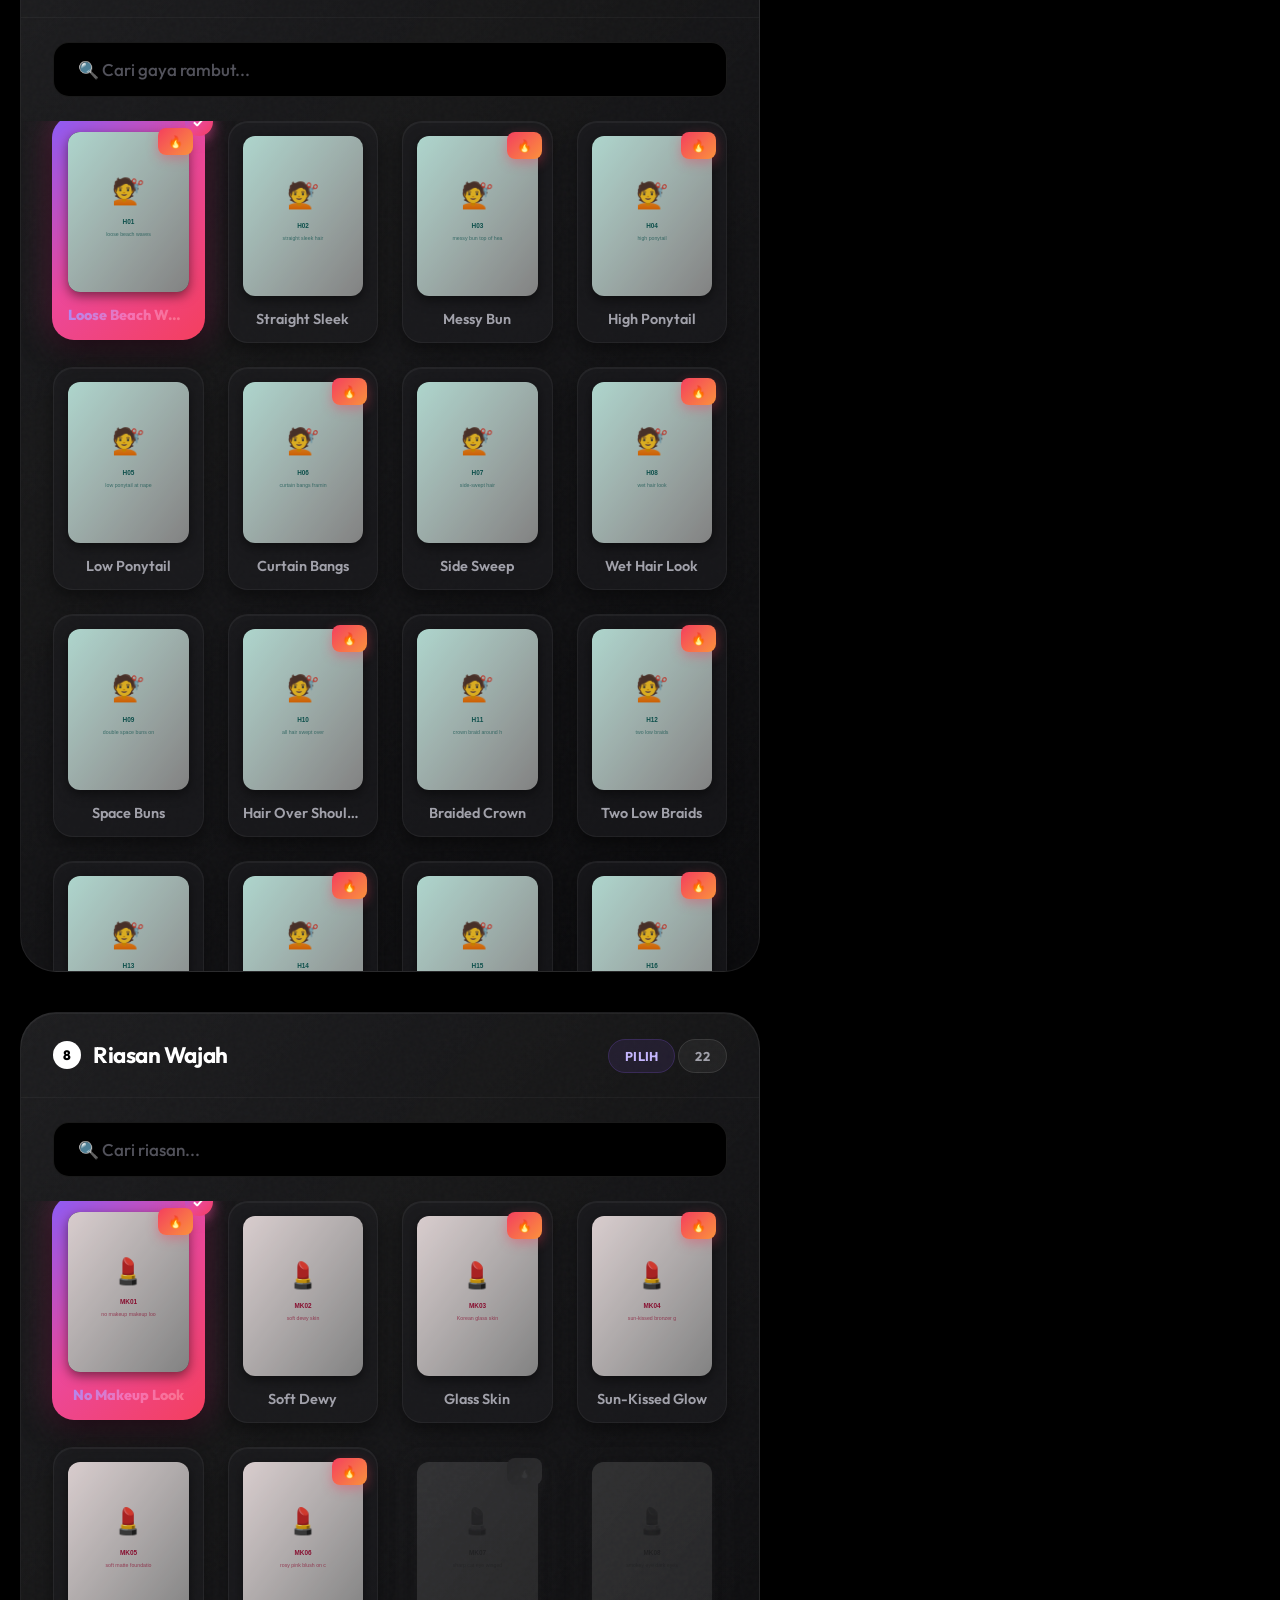
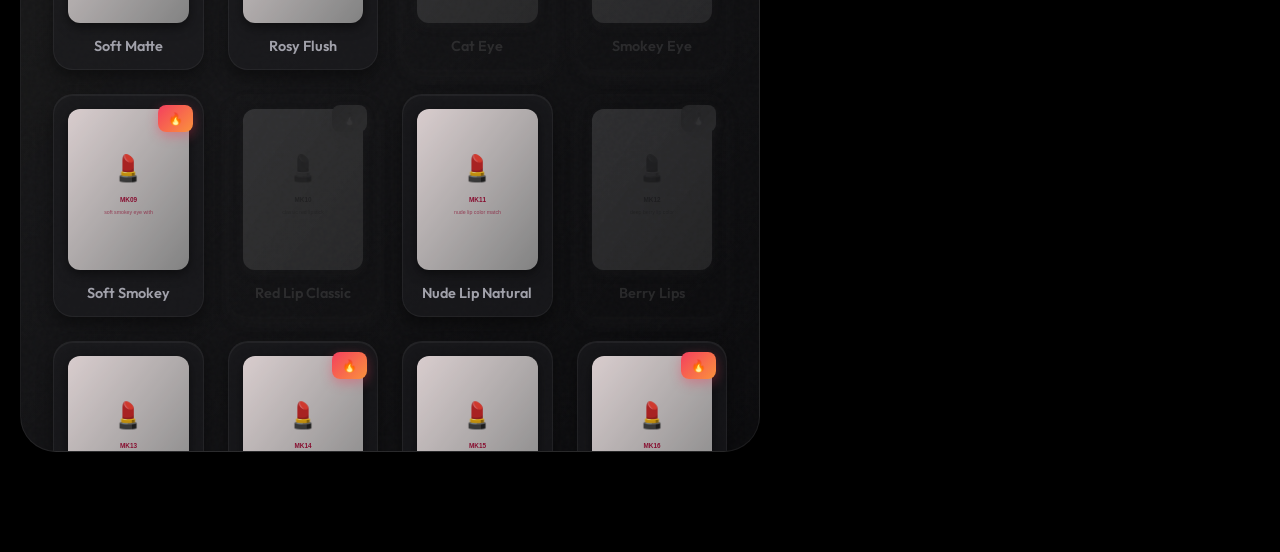
==== commit de908cd2: "feat: Indonesian UI labels + mobile bottom nav bar" ====
--- a/index.html
+++ b/index.html
@@ -30,15 +30,15 @@
     <div class="page">
         <header>
             <h1>🍌 Annie — Nano Banana Generator</h1>
-            <div class="sub">Ultra-Realistic Smartphone Photo • Gemini Nano Banana v5.3</div>
+            <div class="sub">Foto Smartphone Ultra-Realistis • Gemini Nano Banana v5.3</div>
             <div class="priority-bar">
-                <span class="hot">🔒 Reference Lock</span>
-                <span>📷 Realism</span>
-                <span>✨ Quality</span>
-                <span>🚫 Creativity: OFF</span>
+                <span class="hot">🔒 Kunci Referensi</span>
+                <span>📷 Realisme</span>
+                <span>✨ Kualitas</span>
+                <span>🚫 Kreativitas: MATI</span>
             </div>
             <div style="margin-top: 12px;">
-                <a href="cosplay.html" class="nav-link">🎭 Cosplay Anime Generator →</a>
+                <a href="cosplay.html" class="nav-link">🎭 Generator Cosplay Anime →</a>
             </div>
 
             <!-- 🎭 Persona Presets -->
@@ -63,42 +63,42 @@
                 <!-- 🔒 LOCKED: Identity -->
                 <div class="card locked">
                     <div class="card-head">
-                        <div class="card-title">🔒 Locked Identity</div>
-                        <span class="badge badge-lock">Auto-Locked</span>
-                    </div>
-                    <div class="lock-text">Face: 3×3 reference LOCKED ⬥ Body: hourglass, soft realistic bust, cleavage
-                        clearly visible, round, firm and prominent ⬥ Skin: natural Indonesian warm tone ⬥ NEVER changes
-                        regardless of selections below</div>
+                        <div class="card-title">🔒 Identitas Terkunci</div>
+                        <span class="badge badge-lock">Otomatis Terkunci</span>
+                    </div>
+                    <div class="lock-text">Wajah: Referensi 3×3 TERKUNCI ⬥ Tubuh: jam pasir, payudara lembut realistis,
+                        belahan dada terlihat jelas, bulat, kencang dan menonjol ⬥ Kulit: warna hangat alami Indonesia ⬥
+                        TIDAK PERNAH berubah apapun pilihan di bawah</div>
                 </div>
 
                 <!-- 🔒 LOCKED: Outfit from Reference Image -->
                 <div class="card locked">
                     <div class="card-head">
-                        <div class="card-title">👗 Outfit</div>
-                        <span class="badge badge-lock">🖼️ From Reference Image</span>
-                    </div>
-                    <div class="lock-text">Outfit is taken EXACTLY from your uploaded reference image. Generator will
-                        NOT change, redesign, or censor it. Fabric reacts naturally.</div>
+                        <div class="card-title">👗 Pakaian</div>
+                        <span class="badge badge-lock">🖼️ Dari Foto Referensi</span>
+                    </div>
+                    <div class="lock-text">Pakaian diambil PERSIS dari foto referensi yang kamu upload. Generator TIDAK
+                        akan mengubah, mendesain ulang, atau menyensor. Kain bereaksi natural.</div>
                 </div>
 
                 <!-- 🔒 LOCKED: Background from Reference Image -->
                 <div class="card locked">
                     <div class="card-head">
-                        <div class="card-title">🌄 Background</div>
-                        <span class="badge badge-lock">🖼️ From Reference Image</span>
-                    </div>
-                    <div class="lock-text">Background is taken from your uploaded reference image. Natural shadows,
-                        matching scale and perspective. No pasted look.</div>
+                        <div class="card-title">🌄 Latar Belakang</div>
+                        <span class="badge badge-lock">🖼️ Dari Foto Referensi</span>
+                    </div>
+                    <div class="lock-text">Latar belakang diambil dari foto referensi. Bayangan natural, skala dan
+                        perspektif cocok. Tidak terlihat ditempel.</div>
                 </div>
 
                 <!-- SELECTABLE: Pose (VISUAL CARDS) -->
                 <div class="card">
                     <div class="card-head">
-                        <div class="card-title"><span class="num">1</span> Pose</div>
-                        <div><span class="badge badge-select">Select</span> <span class="badge badge-count"
+                        <div class="card-title"><span class="num">1</span> Gaya Pose</div>
+                        <div><span class="badge badge-select">Pilih</span> <span class="badge badge-count"
                                 id="poseCount">50</span></div>
                     </div>
-                    <input type="text" class="search-input" id="poseSearch" placeholder="🔍 Search pose..."
+                    <input type="text" class="search-input" id="poseSearch" placeholder="🔍 Cari pose..."
                         oninput="filterCards('pose')">
                     <div class="card-grid" id="poseGrid"></div>
                     <div class="compat-status" id="poseCompat"></div>
@@ -107,11 +107,11 @@
                 <!-- SELECTABLE: Camera Angle (VISUAL CARDS) -->
                 <div class="card">
                     <div class="card-head">
-                        <div class="card-title"><span class="num">2</span> Camera Angle</div>
-                        <div><span class="badge badge-select">Select</span> <span class="badge badge-count"
+                        <div class="card-title"><span class="num">2</span> Sudut Kamera</div>
+                        <div><span class="badge badge-select">Pilih</span> <span class="badge badge-count"
                                 id="angleCount">40</span></div>
                     </div>
-                    <input type="text" class="search-input" id="angleSearch" placeholder="🔍 Search angle..."
+                    <input type="text" class="search-input" id="angleSearch" placeholder="🔍 Cari sudut..."
                         oninput="filterCards('angle')">
                     <div class="card-grid" id="angleGrid"></div>
                     <div class="compat-status" id="angleCompat"></div>
@@ -120,11 +120,11 @@
                 <!-- SELECTABLE: Device -->
                 <div class="card">
                     <div class="card-head">
-                        <div class="card-title"><span class="num">3</span> Device / Camera</div>
-                        <div><span class="badge badge-select">Select</span> <span class="badge badge-count"
+                        <div class="card-title"><span class="num">3</span> Perangkat / Kamera</div>
+                        <div><span class="badge badge-select">Pilih</span> <span class="badge badge-count"
                                 id="deviceCount">22</span></div>
                     </div>
-                    <input type="text" class="search-input" id="deviceSearch" placeholder="🔍 Search device..."
+                    <input type="text" class="search-input" id="deviceSearch" placeholder="🔍 Cari perangkat..."
                         oninput="filterCards('device')">
                     <div class="card-grid" id="deviceGrid"></div>
                 </div>
@@ -132,16 +132,16 @@
                 <!-- SELECTABLE: Mood -->
                 <div class="card">
                     <div class="card-head">
-                        <div class="card-title"><span class="num">4</span> Mood / Lighting</div>
+                        <div class="card-title"><span class="num">4</span> Suasana / Pencahayaan</div>
                         <div>
                             <button class="btn btn-ghost"
                                 style="width:auto;padding:6px 14px;font-size:0.7rem;border-radius:8px;margin-right:6px;"
-                                onclick="matchMoodToTime()">⏰ Match Time</button>
-                            <span class="badge badge-select">Select</span> <span class="badge badge-count"
+                                onclick="matchMoodToTime()">⏰ Sesuai Waktu</button>
+                            <span class="badge badge-select">Pilih</span> <span class="badge badge-count"
                                 id="moodCount">22</span>
                         </div>
                     </div>
-                    <input type="text" class="search-input" id="moodSearch" placeholder="🔍 Search mood..."
+                    <input type="text" class="search-input" id="moodSearch" placeholder="🔍 Cari suasana..."
                         oninput="filterCards('mood')">
                     <div class="card-grid" id="moodGrid"></div>
                     <div class="compat-status" id="moodCompat"></div>
@@ -150,11 +150,11 @@
                 <!-- SELECTABLE: Expression -->
                 <div class="card">
                     <div class="card-head">
-                        <div class="card-title"><span class="num">5</span> Expression</div>
-                        <div><span class="badge badge-select">Select</span> <span class="badge badge-count"
+                        <div class="card-title"><span class="num">5</span> Ekspresi Wajah</div>
+                        <div><span class="badge badge-select">Pilih</span> <span class="badge badge-count"
                                 id="exprCount">22</span></div>
                     </div>
-                    <input type="text" class="search-input" id="exprSearch" placeholder="🔍 Search expression..."
+                    <input type="text" class="search-input" id="exprSearch" placeholder="🔍 Cari ekspresi..."
                         oninput="filterCards('expr')">
                     <div class="card-grid" id="exprGrid"></div>
                     <div class="compat-status" id="exprCompat"></div>
@@ -163,11 +163,11 @@
                 <!-- SELECTABLE: Micro Pose -->
                 <div class="card">
                     <div class="card-head">
-                        <div class="card-title"><span class="num">6</span> Micro Pose</div>
-                        <div><span class="badge badge-select">Select</span> <span class="badge badge-count"
+                        <div class="card-title"><span class="num">6</span> Gerakan Kecil</div>
+                        <div><span class="badge badge-select">Pilih</span> <span class="badge badge-count"
                                 id="microCount">22</span></div>
                     </div>
-                    <input type="text" class="search-input" id="microSearch" placeholder="🔍 Search micro pose..."
+                    <input type="text" class="search-input" id="microSearch" placeholder="🔍 Cari gerakan..."
                         oninput="filterCards('micro')">
                     <div class="card-grid" id="microGrid"></div>
                 </div>
@@ -175,11 +175,11 @@
                 <!-- SELECTABLE: Hairstyle -->
                 <div class="card">
                     <div class="card-head">
-                        <div class="card-title"><span class="num">7</span> Hairstyle</div>
-                        <div><span class="badge badge-select">Select</span> <span class="badge badge-count"
+                        <div class="card-title"><span class="num">7</span> Gaya Rambut</div>
+                        <div><span class="badge badge-select">Pilih</span> <span class="badge badge-count"
                                 id="hairCount">22</span></div>
                     </div>
-                    <input type="text" class="search-input" id="hairSearch" placeholder="🔍 Search hairstyle..."
+                    <input type="text" class="search-input" id="hairSearch" placeholder="🔍 Cari gaya rambut..."
                         oninput="filterCards('hair')">
                     <div class="card-grid" id="hairGrid"></div>
                 </div>
@@ -187,11 +187,11 @@
                 <!-- SELECTABLE: Makeup -->
                 <div class="card">
                     <div class="card-head">
-                        <div class="card-title"><span class="num">8</span> Makeup</div>
-                        <div><span class="badge badge-select">Select</span> <span class="badge badge-count"
+                        <div class="card-title"><span class="num">8</span> Riasan Wajah</div>
+                        <div><span class="badge badge-select">Pilih</span> <span class="badge badge-count"
                                 id="makeupCount">22</span></div>
                     </div>
-                    <input type="text" class="search-input" id="makeupSearch" placeholder="🔍 Search makeup..."
+                    <input type="text" class="search-input" id="makeupSearch" placeholder="🔍 Cari riasan..."
                         oninput="filterCards('makeup')">
                     <div class="card-grid" id="makeupGrid"></div>
                 </div>
@@ -203,17 +203,17 @@
                 <div class="out-card">
                     <div class="out-section">
                         <span class="out-label sys">🍌 SYSTEM PROMPT</span>
-                        <span style="font-size:0.65rem;color:var(--text-muted);margin-left:6px;">Copas 1× ke Nano</span>
+                        <span style="font-size:0.65rem;color:var(--text-muted);margin-left:6px;">Salin 1× ke Nano</span>
                         <button class="btn btn-sys"
                             style="float:right;padding:5px 10px;font-size:0.65rem;flex:none;width:auto;"
-                            onclick="copySystem()">📋 Copy System</button>
+                            onclick="copySystem()">📋 Salin Sistem</button>
                     </div>
 
                     <hr class="sep">
 
                     <div class="out-section">
                         <span class="out-label img">📸 IMAGE PROMPT</span>
-                        <div class="out-box" id="outImage">Select options to generate...</div>
+                        <div class="out-box" id="outImage">Pilih opsi untuk menghasilkan prompt...</div>
                     </div>
 
                     <div class="out-section">
@@ -222,8 +222,8 @@
                     </div>
 
                     <div class="action-row">
-                        <button class="btn btn-ghost" onclick="randomize()">🎲 Random</button>
-                        <button class="btn btn-banana" onclick="copyPrompt()">📋 Copy Image</button>
+                        <button class="btn btn-ghost" onclick="randomize()">🎲 Acak</button>
+                        <button class="btn btn-banana" onclick="copyPrompt()">📋 Salin Prompt Foto</button>
                     </div>
 
                     <!-- 🧬 Prompt DNA -->
@@ -250,7 +250,7 @@
 
                     <div class="out-section">
                         <span class="out-label vid">🎬 VIDEO MOTION PROMPT</span>
-                        <div class="out-box" id="outVideo">Select options to generate...</div>
+                        <div class="out-box" id="outVideo">Pilih opsi untuk menghasilkan prompt...</div>
                     </div>
 
                     <div class="out-section">
@@ -260,7 +260,7 @@
 
                     <div class="action-row">
                         <button class="btn btn-banana" style="background:linear-gradient(135deg,#8b5cf6,#6d28d9);"
-                            onclick="copyVideo()">📋 Copy Video</button>
+                            onclick="copyVideo()">📋 Salin Prompt Video</button>
                     </div>
 
                     <!-- 📜 Prompt History -->
@@ -279,6 +279,33 @@
             </div>
         </div>
     </div>
+
+    <!-- 📱 Bottom Navigation Bar (Mobile PWA) -->
+    <nav class="bottom-nav">
+        <div class="bottom-nav-inner">
+            <a href="index.html" class="bottom-nav-item active">
+                <span class="nav-icon">🏠</span>
+                <span>Beranda</span>
+            </a>
+            <a href="cosplay.html" class="bottom-nav-item">
+                <span class="nav-icon">🎭</span>
+                <span>Cosplay</span>
+            </a>
+            <button class="bottom-nav-item" onclick="randomize()">
+                <span class="nav-icon">🎲</span>
+                <span>Acak</span>
+            </button>
+            <button class="bottom-nav-item" onclick="copyPrompt()">
+                <span class="nav-icon">📋</span>
+                <span>Salin</span>
+            </button>
+            <button class="bottom-nav-item"
+                onclick="document.getElementById('historyPanel').classList.toggle('open'); document.getElementById('historyPanel').scrollIntoView({behavior:'smooth'})">
+                <span class="nav-icon">📜</span>
+                <span>Riwayat</span>
+            </button>
+        </div>
+    </nav>
 
     <script src="data.js"></script>
     <script src="data-extension.js"></script>
--- a/style.css
+++ b/style.css
@@ -933,6 +933,84 @@
     text-align: center;
     color: var(--text-tertiary);
     font-size: 0.8rem;
+}
+
+/* ─── Bottom Navigation Bar (Mobile PWA) ─── */
+.bottom-nav {
+    display: none;
+    position: fixed;
+    bottom: 0;
+    left: 0;
+    right: 0;
+    z-index: 9999;
+    background: rgba(8, 8, 10, 0.85);
+    backdrop-filter: blur(24px);
+    -webkit-backdrop-filter: blur(24px);
+    border-top: 1px solid rgba(255, 255, 255, 0.08);
+    padding: 8px 0;
+    padding-bottom: calc(8px + env(safe-area-inset-bottom, 0px));
+    box-shadow: 0 -10px 40px rgba(0, 0, 0, 0.6);
+}
+
+.bottom-nav-inner {
+    display: flex;
+    justify-content: space-around;
+    align-items: center;
+    max-width: 500px;
+    margin: 0 auto;
+}
+
+.bottom-nav-item {
+    display: flex;
+    flex-direction: column;
+    align-items: center;
+    gap: 2px;
+    padding: 6px 12px;
+    border: none;
+    background: transparent;
+    color: var(--text-tertiary);
+    font-family: var(--font-main);
+    font-size: 0.6rem;
+    font-weight: 600;
+    cursor: pointer;
+    transition: color 0.2s, transform 0.2s;
+    position: relative;
+    -webkit-tap-highlight-color: transparent;
+}
+
+.bottom-nav-item .nav-icon {
+    font-size: 1.3rem;
+    line-height: 1;
+}
+
+.bottom-nav-item:active {
+    transform: scale(0.9);
+}
+
+.bottom-nav-item.active {
+    color: var(--text-primary);
+}
+
+.bottom-nav-item.active::after {
+    content: '';
+    position: absolute;
+    top: -8px;
+    left: 50%;
+    transform: translateX(-50%);
+    width: 24px;
+    height: 3px;
+    background: var(--accent-gradient-text);
+    border-radius: 0 0 4px 4px;
+}
+
+@media (max-width: 768px) {
+    .bottom-nav {
+        display: block;
+    }
+
+    body {
+        padding-bottom: 80px;
+    }
 }
 
 /* ─── Specific Components ─── */
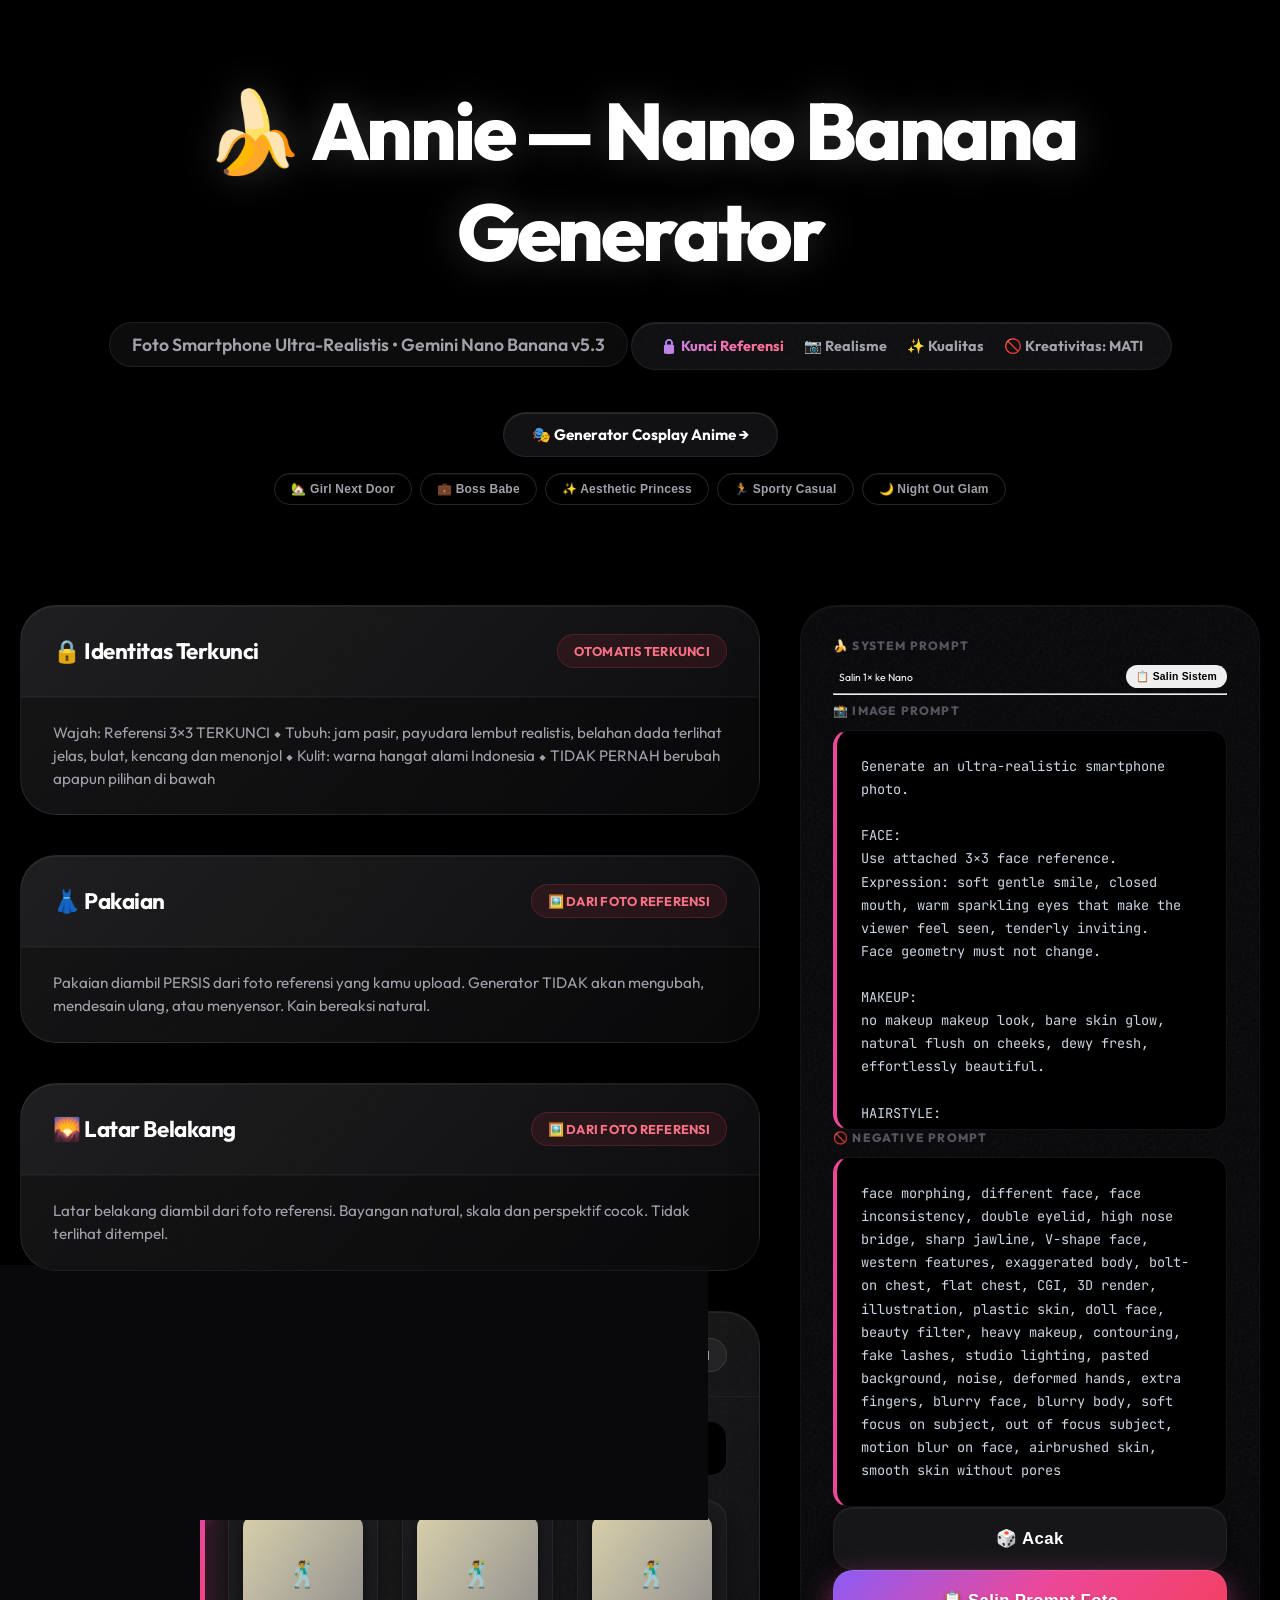
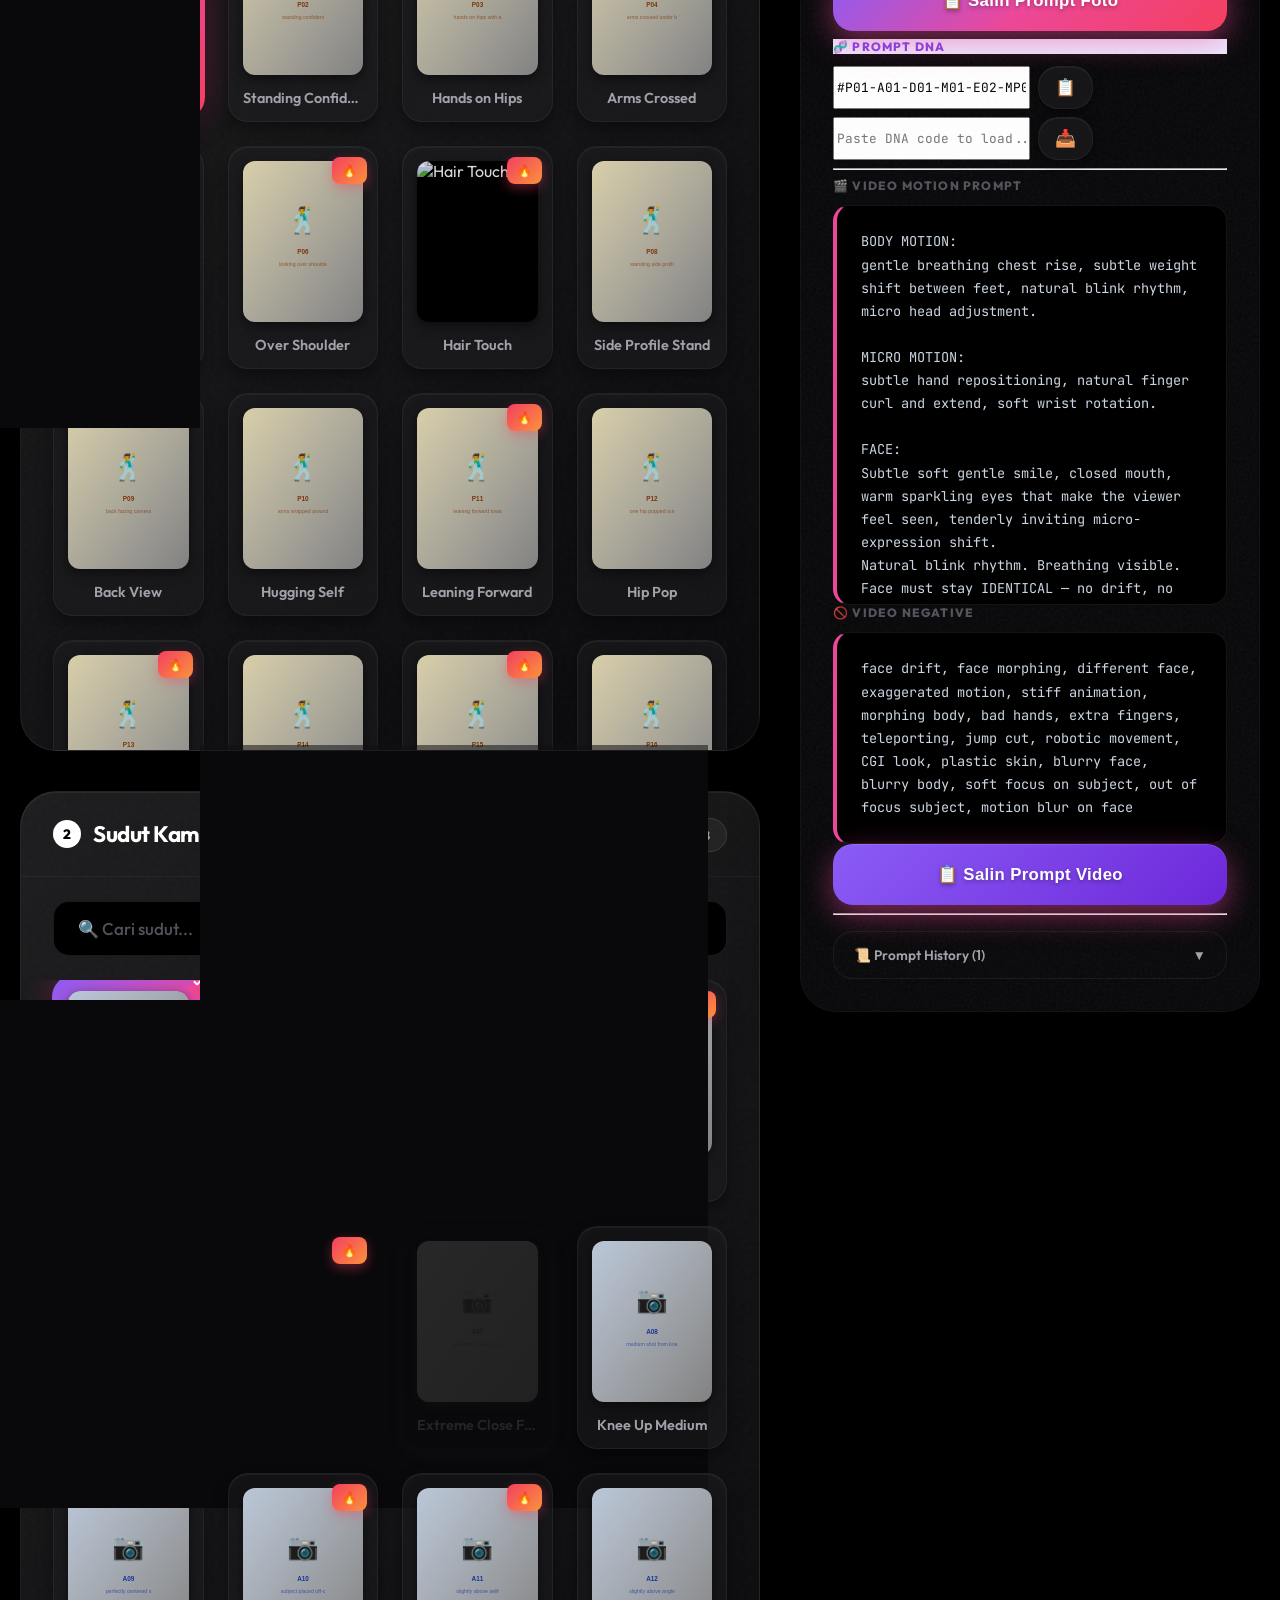
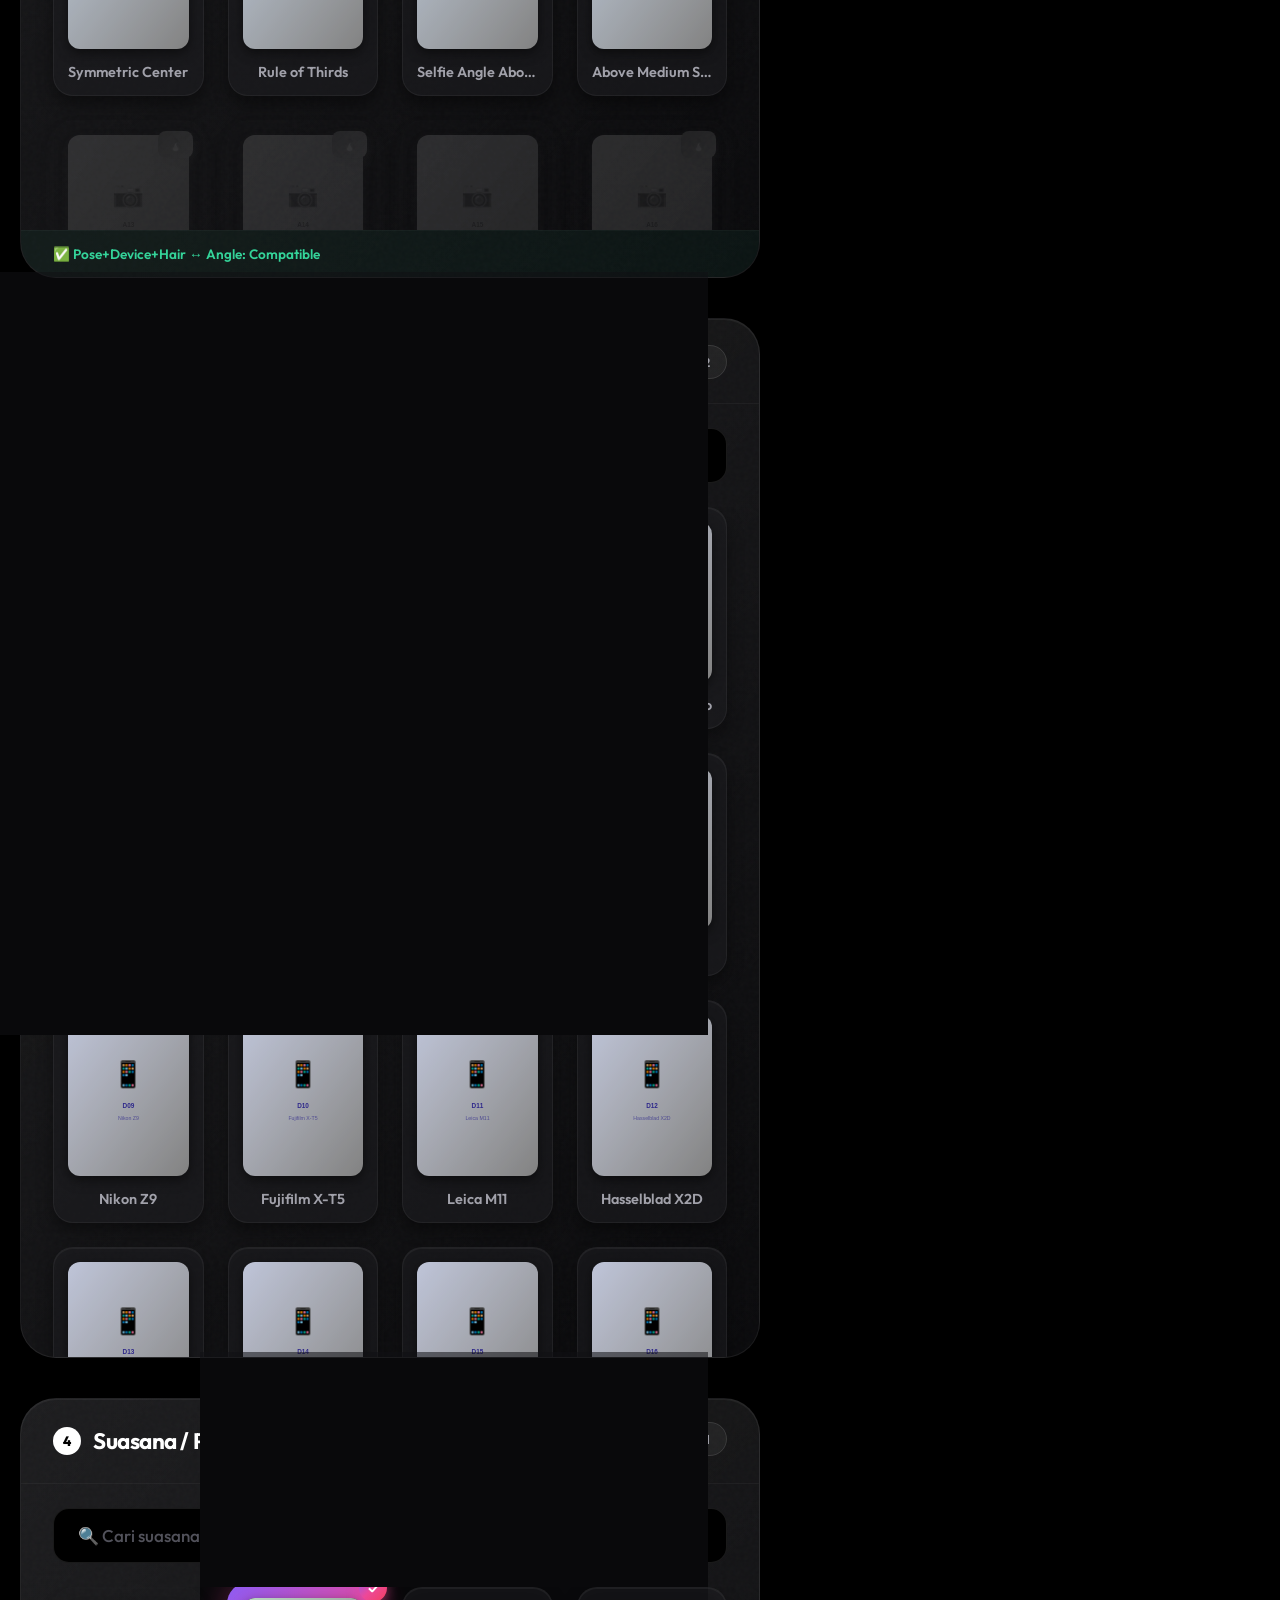
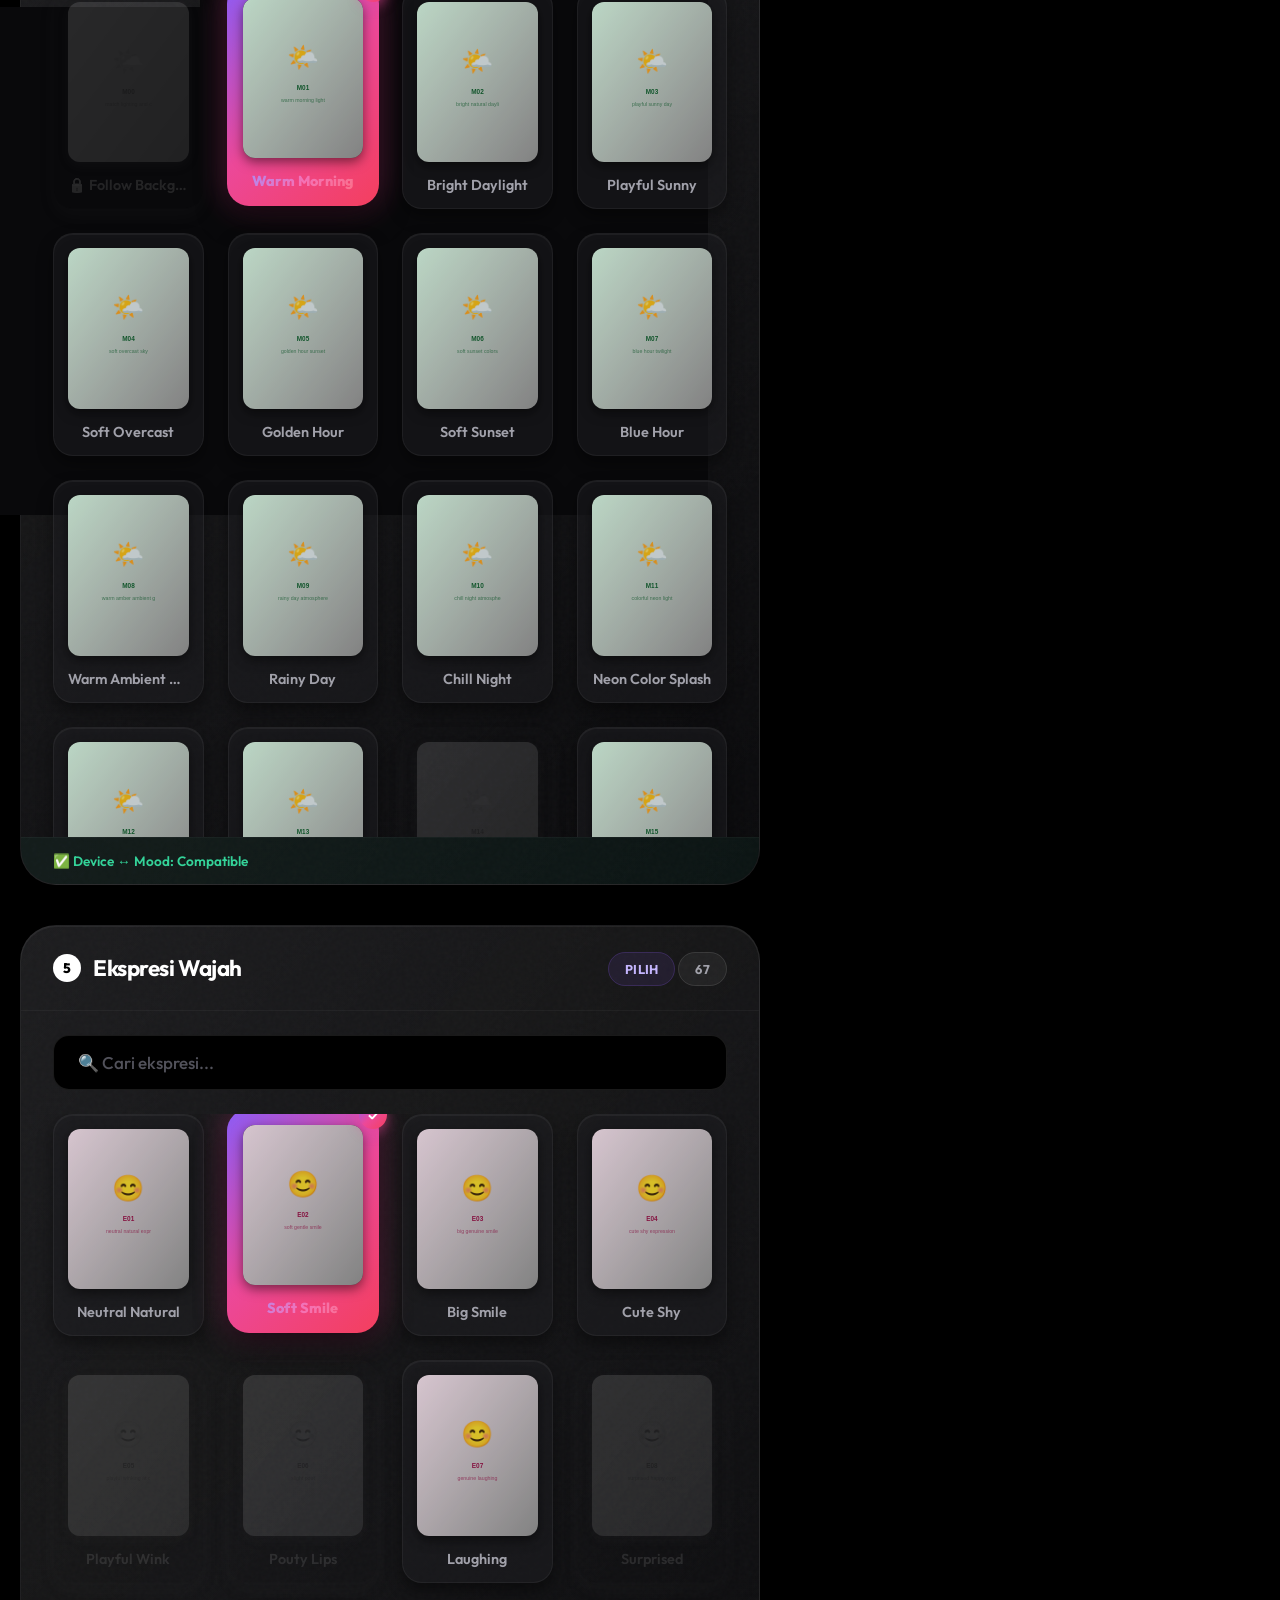
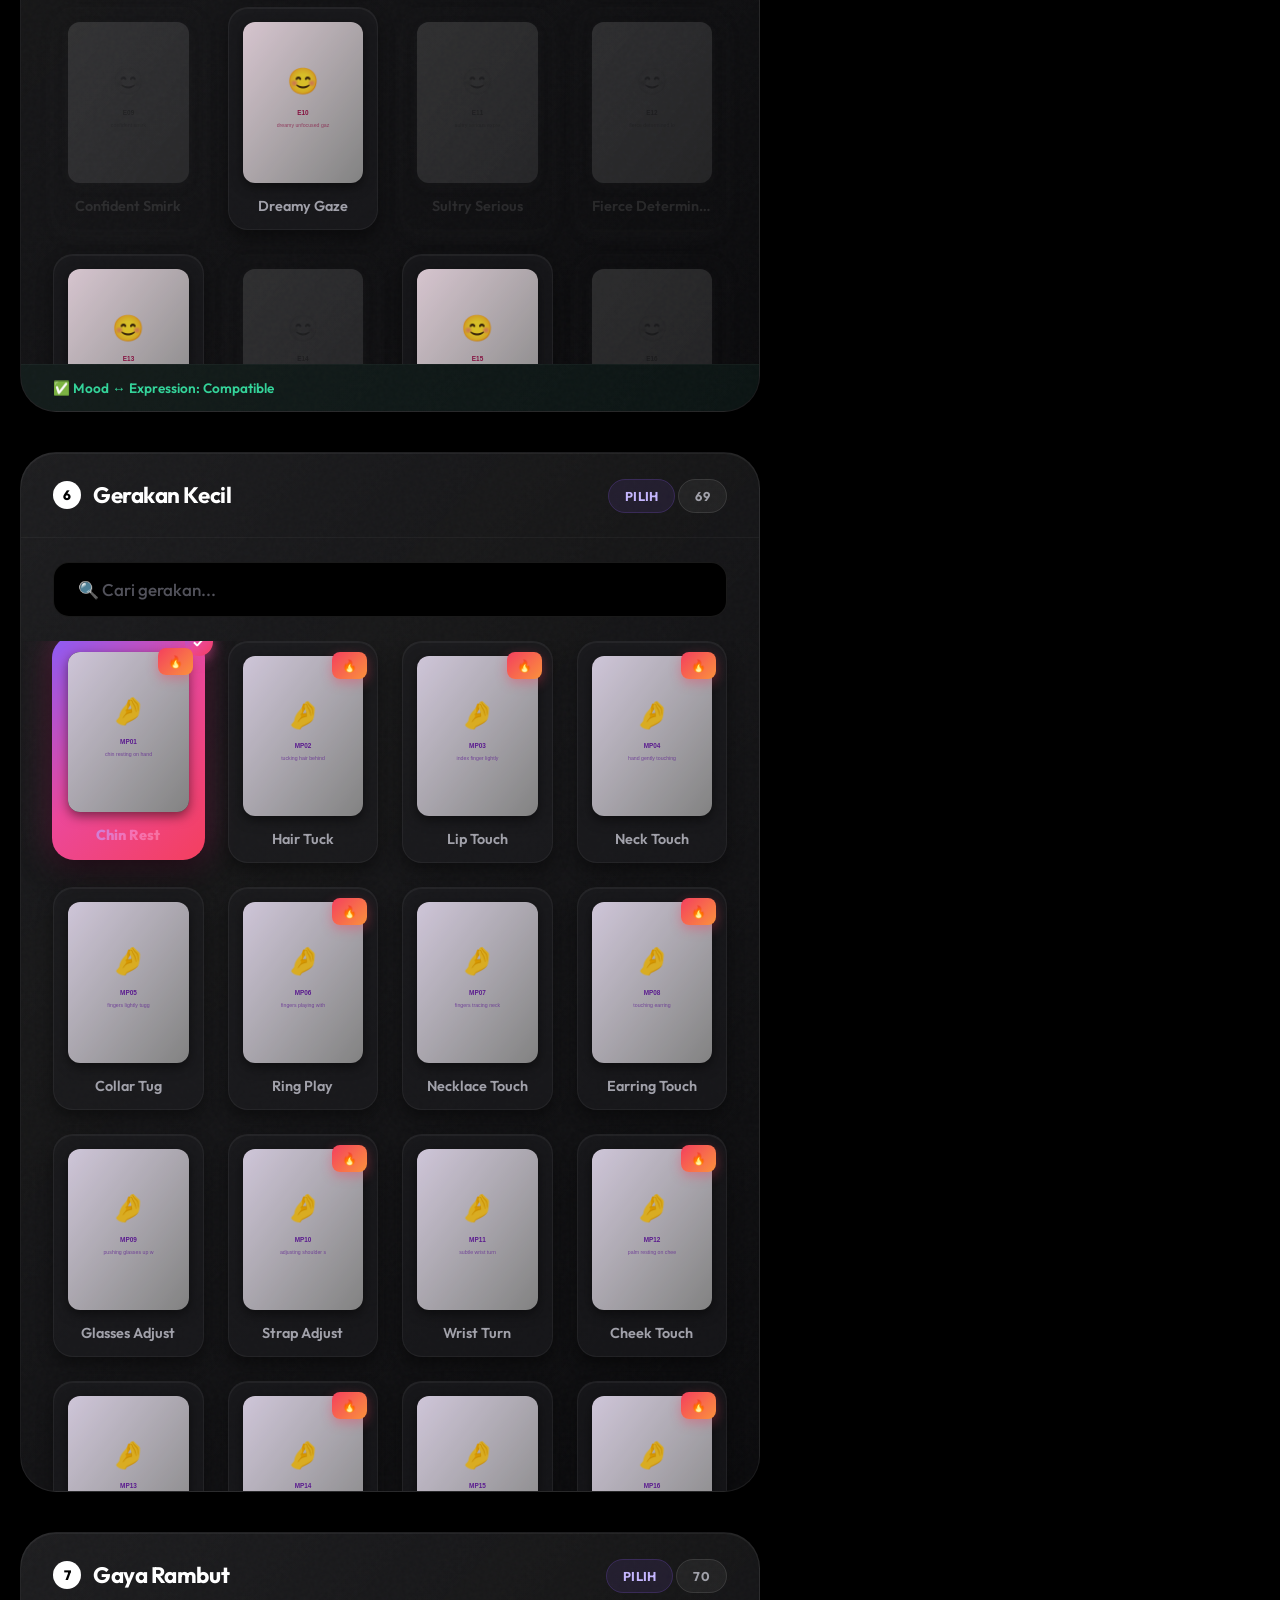
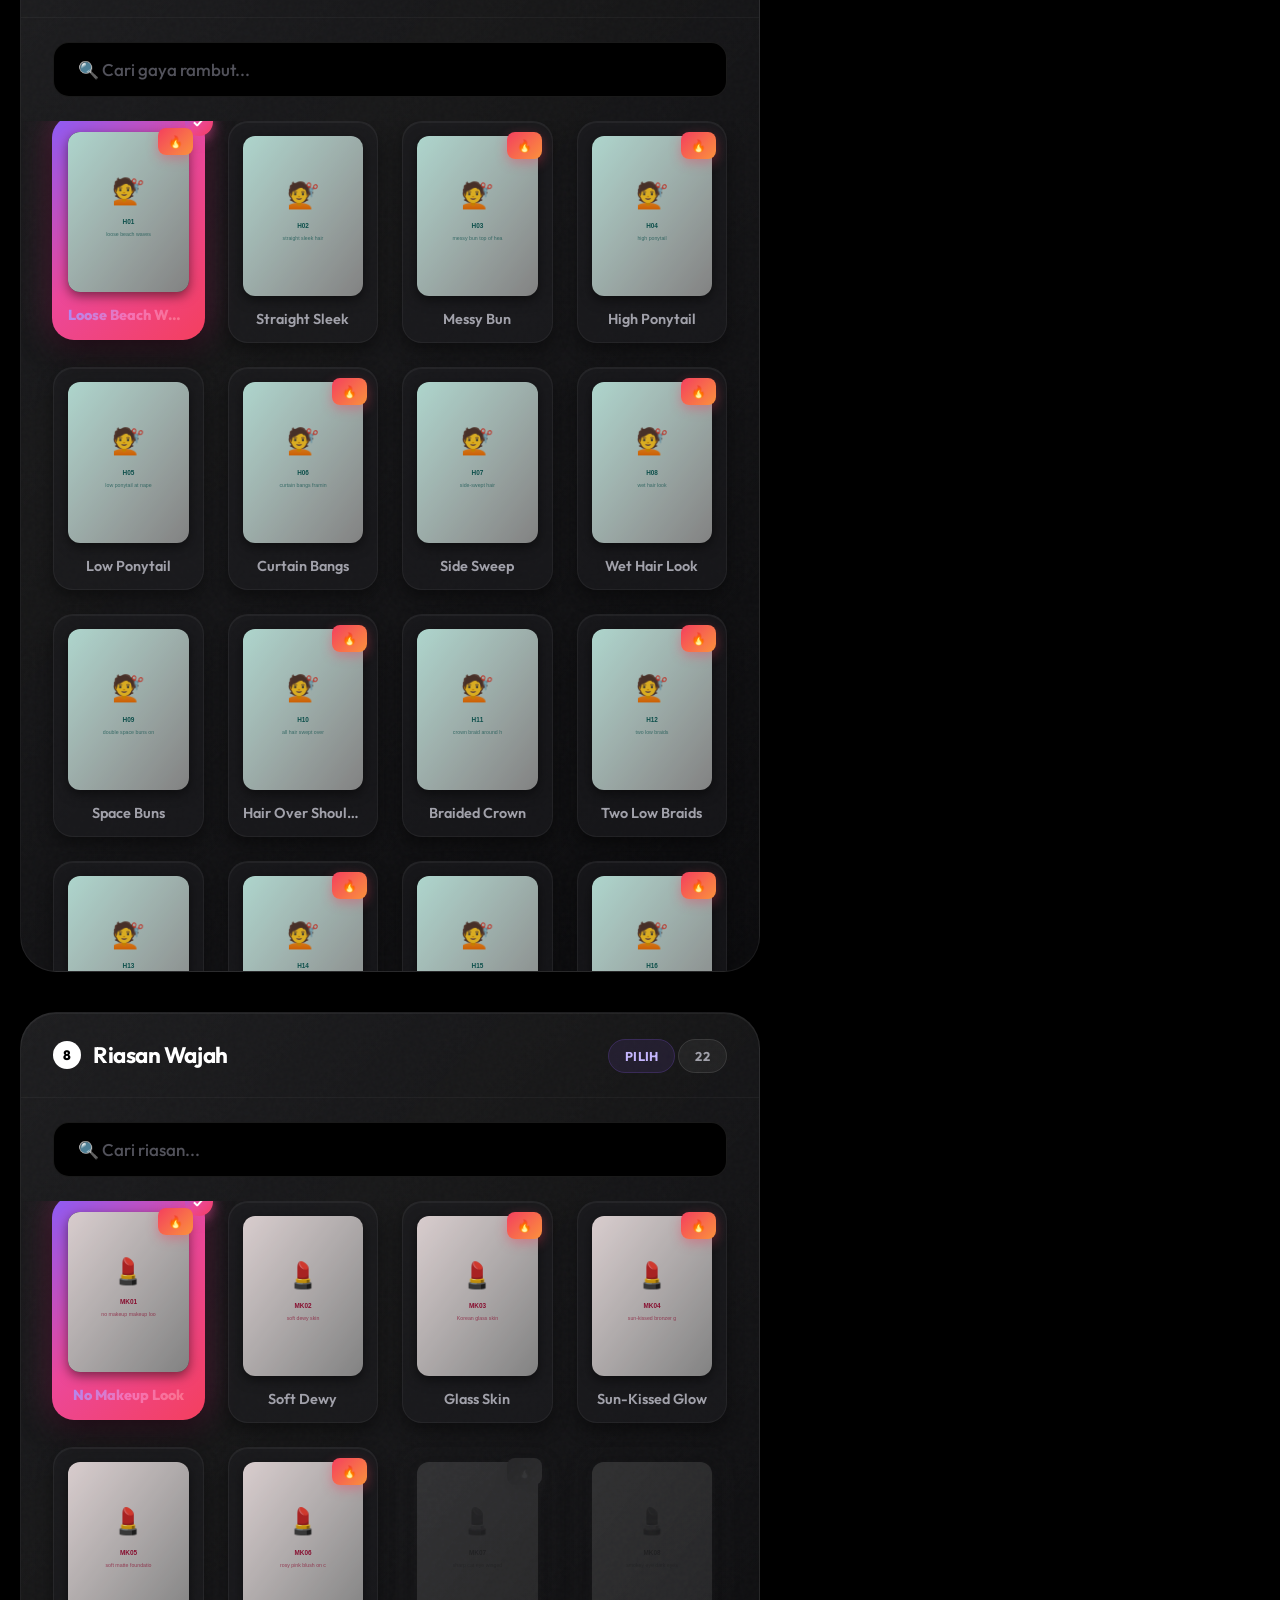
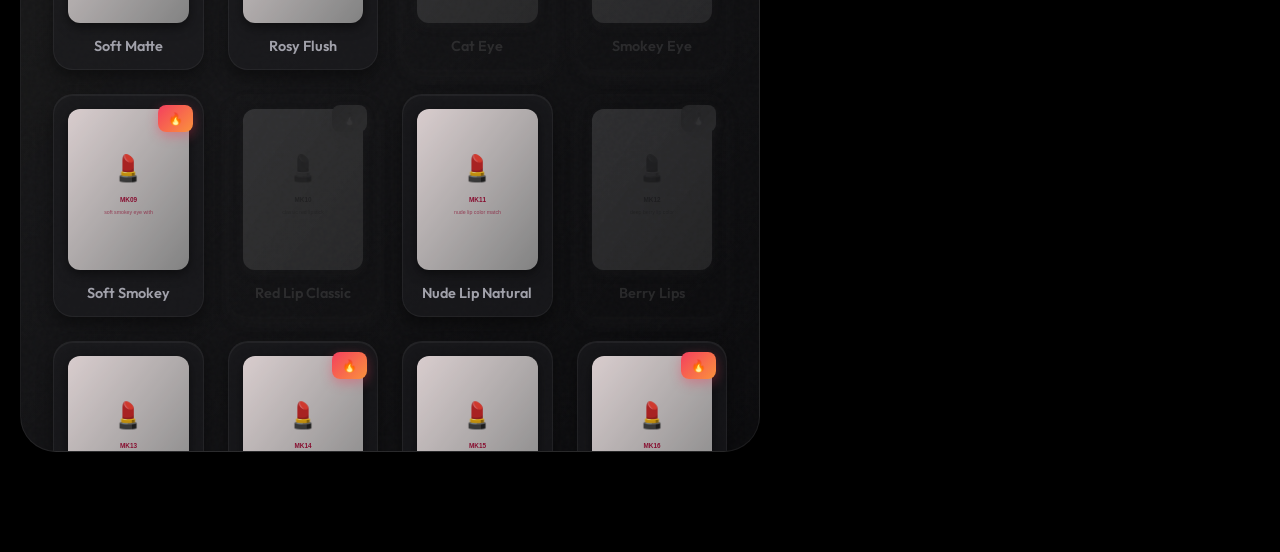
==== commit a78bacc3: "perf: optimize selectChip  CSS toggle instead of full re-render" ====
--- a/index.html
+++ b/index.html
@@ -647,10 +647,56 @@
             el.textContent = ok ? `✅ ${label}: Compatible` : `⚠️ ${label}: May not match well`;
         }
 
-        // ─── SELECT ───
+        // ─── SELECT (OPTIMIZED — no full re-render) ───
         function selectChip(key, id) {
+            const oldId = state[key];
             state[key] = id;
-            renderAll();
+
+            // 1. Fast CSS toggle — find the grid that owns this stateKey
+            const gridMap = {
+                pose: 'poseGrid', angle: 'angleGrid', device: 'deviceGrid',
+                mood: 'moodGrid', expression: 'exprGrid', microPose: 'microGrid',
+                hairstyle: 'hairGrid', makeup: 'makeupGrid'
+            };
+            const gridId = gridMap[key];
+            if (gridId) {
+                const grid = document.getElementById(gridId);
+                // Remove old selection
+                const prev = grid.querySelector('.vcard.selected');
+                if (prev) prev.classList.remove('selected');
+                // Add new selection — find by onclick attribute containing the id
+                const cards = grid.querySelectorAll('.vcard');
+                cards.forEach(c => {
+                    if (c.getAttribute('onclick')?.includes(`'${id}'`)) {
+                        c.classList.add('selected');
+                    }
+                });
+            }
+
+            // 2. Only re-render grids that have compatibility dependencies on the changed key
+            const compatDeps = {
+                pose: ['angleGrid', 'microGrid'],
+                device: ['angleGrid', 'moodGrid'],
+                mood: ['exprGrid', 'makeupGrid'],
+                hairstyle: ['angleGrid']
+            };
+            const affectedGrids = compatDeps[key] || [];
+            const gridDataMap = {
+                angleGrid: [ANGLES, 'angle', 'angleSearch'],
+                moodGrid: [MOODS, 'mood', 'moodSearch'],
+                exprGrid: [EXPRESSIONS, 'expression', 'exprSearch'],
+                microGrid: [MICRO_POSES, 'microPose', 'microSearch'],
+                makeupGrid: [MAKEUP, 'makeup', 'makeupSearch']
+            };
+            affectedGrids.forEach(gId => {
+                const data = gridDataMap[gId];
+                if (data) renderVisuals(gId, data[0], data[1], data[2]);
+            });
+
+            // 3. Update compat status indicators
+            updateCompatStatus();
+
+            // 4. Regenerate prompt text (lightweight)
             generate();
         }
 
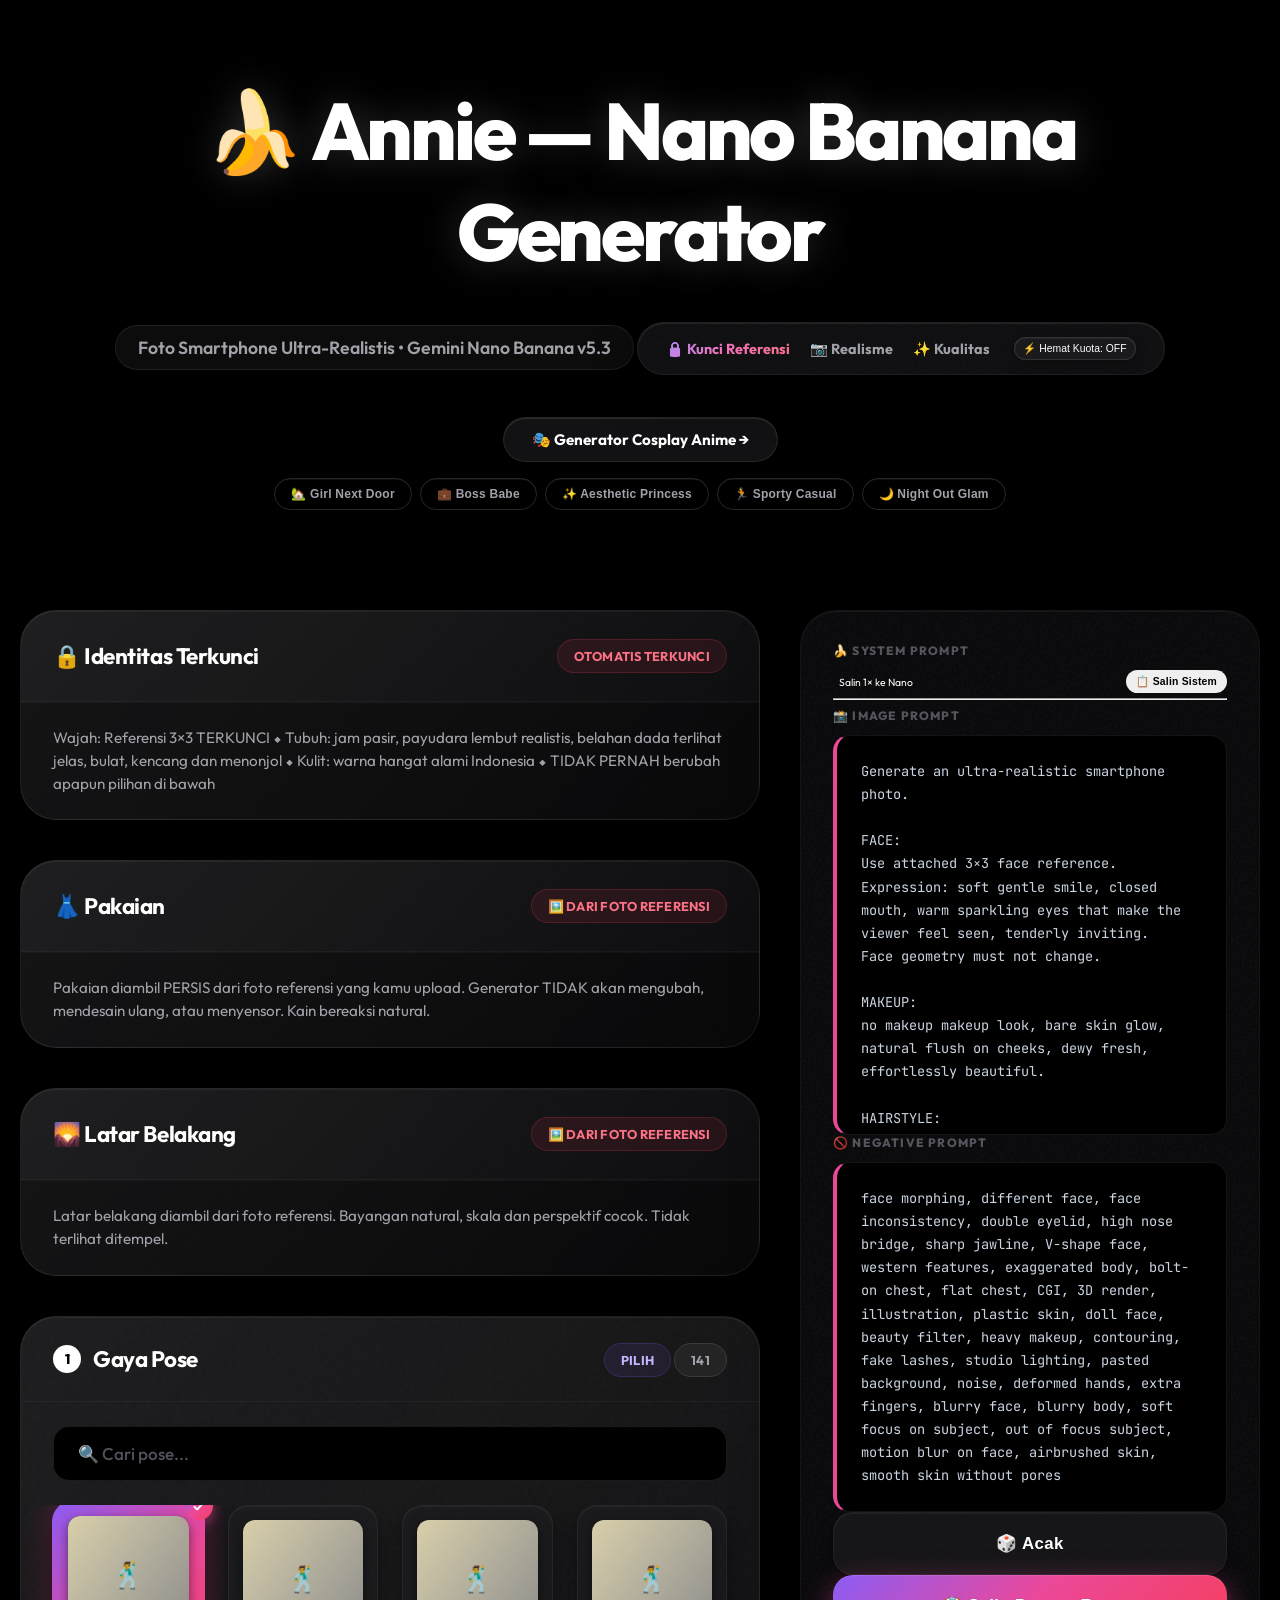
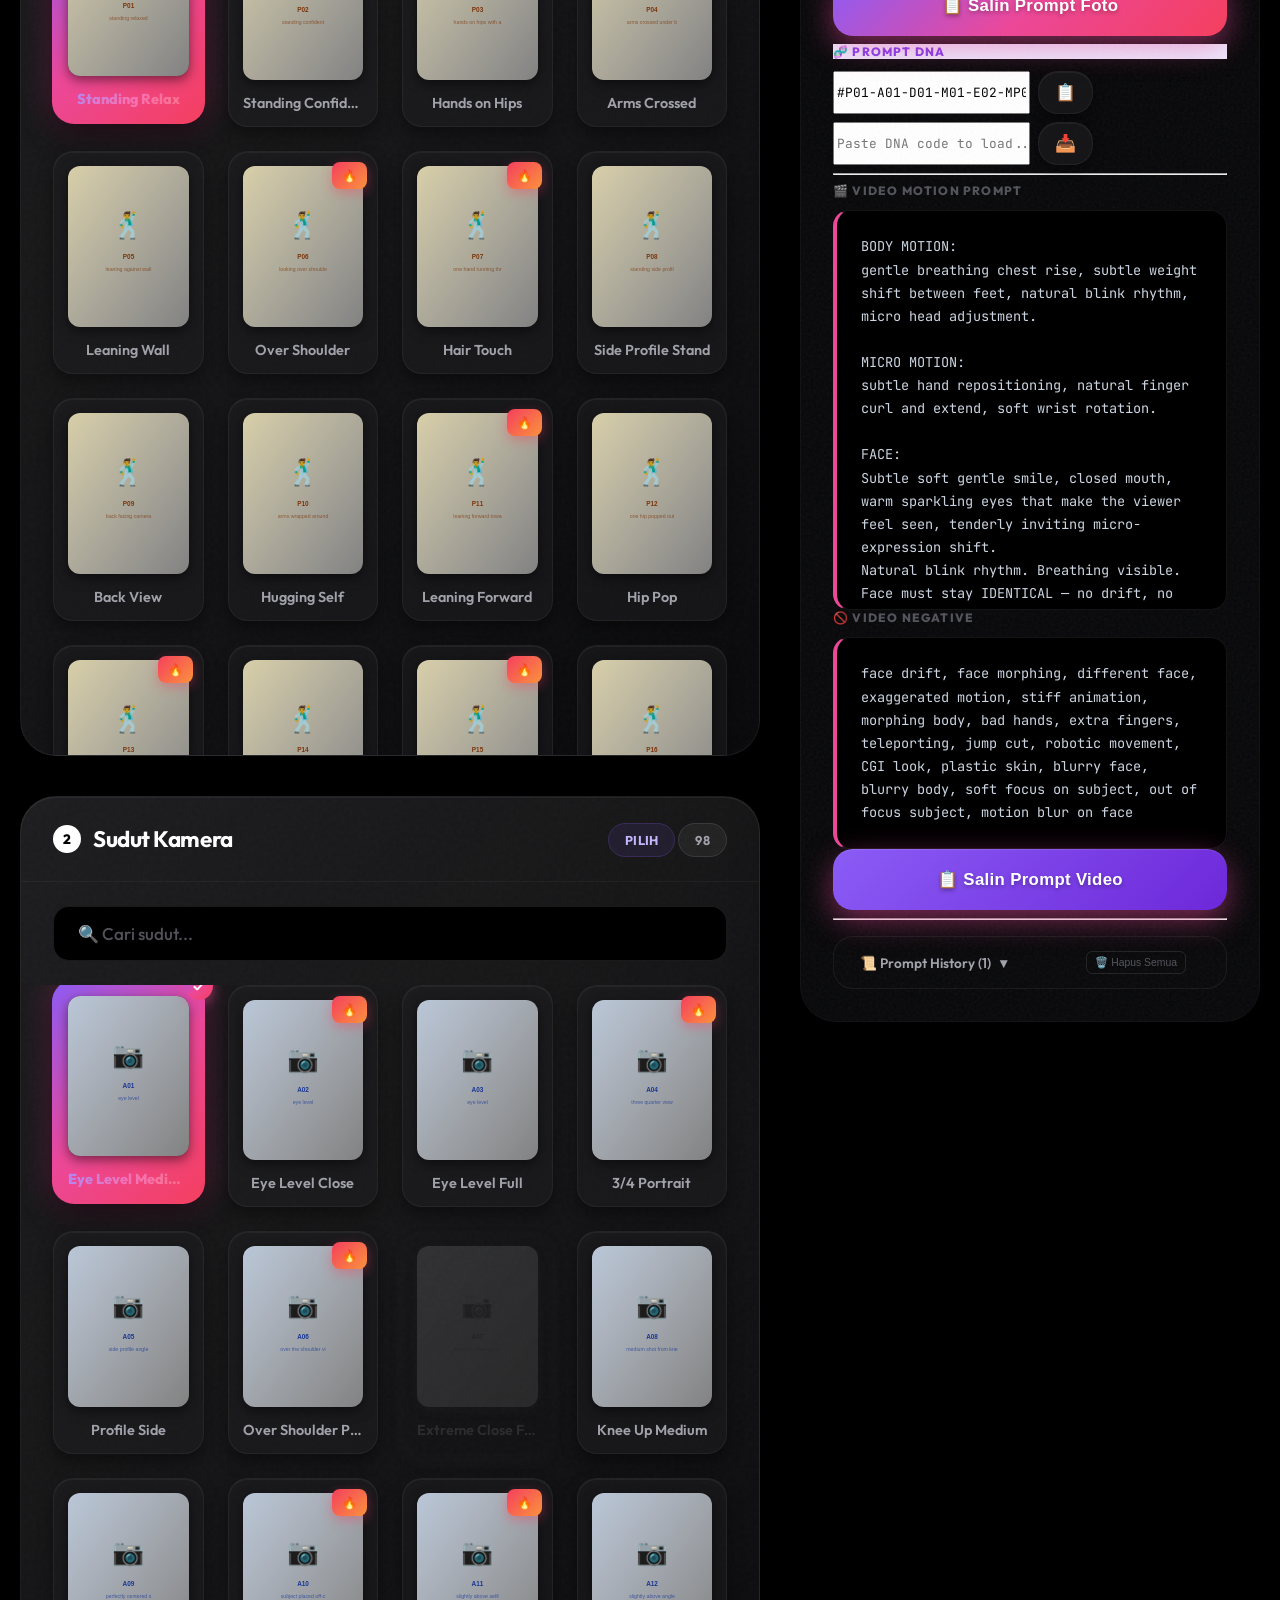
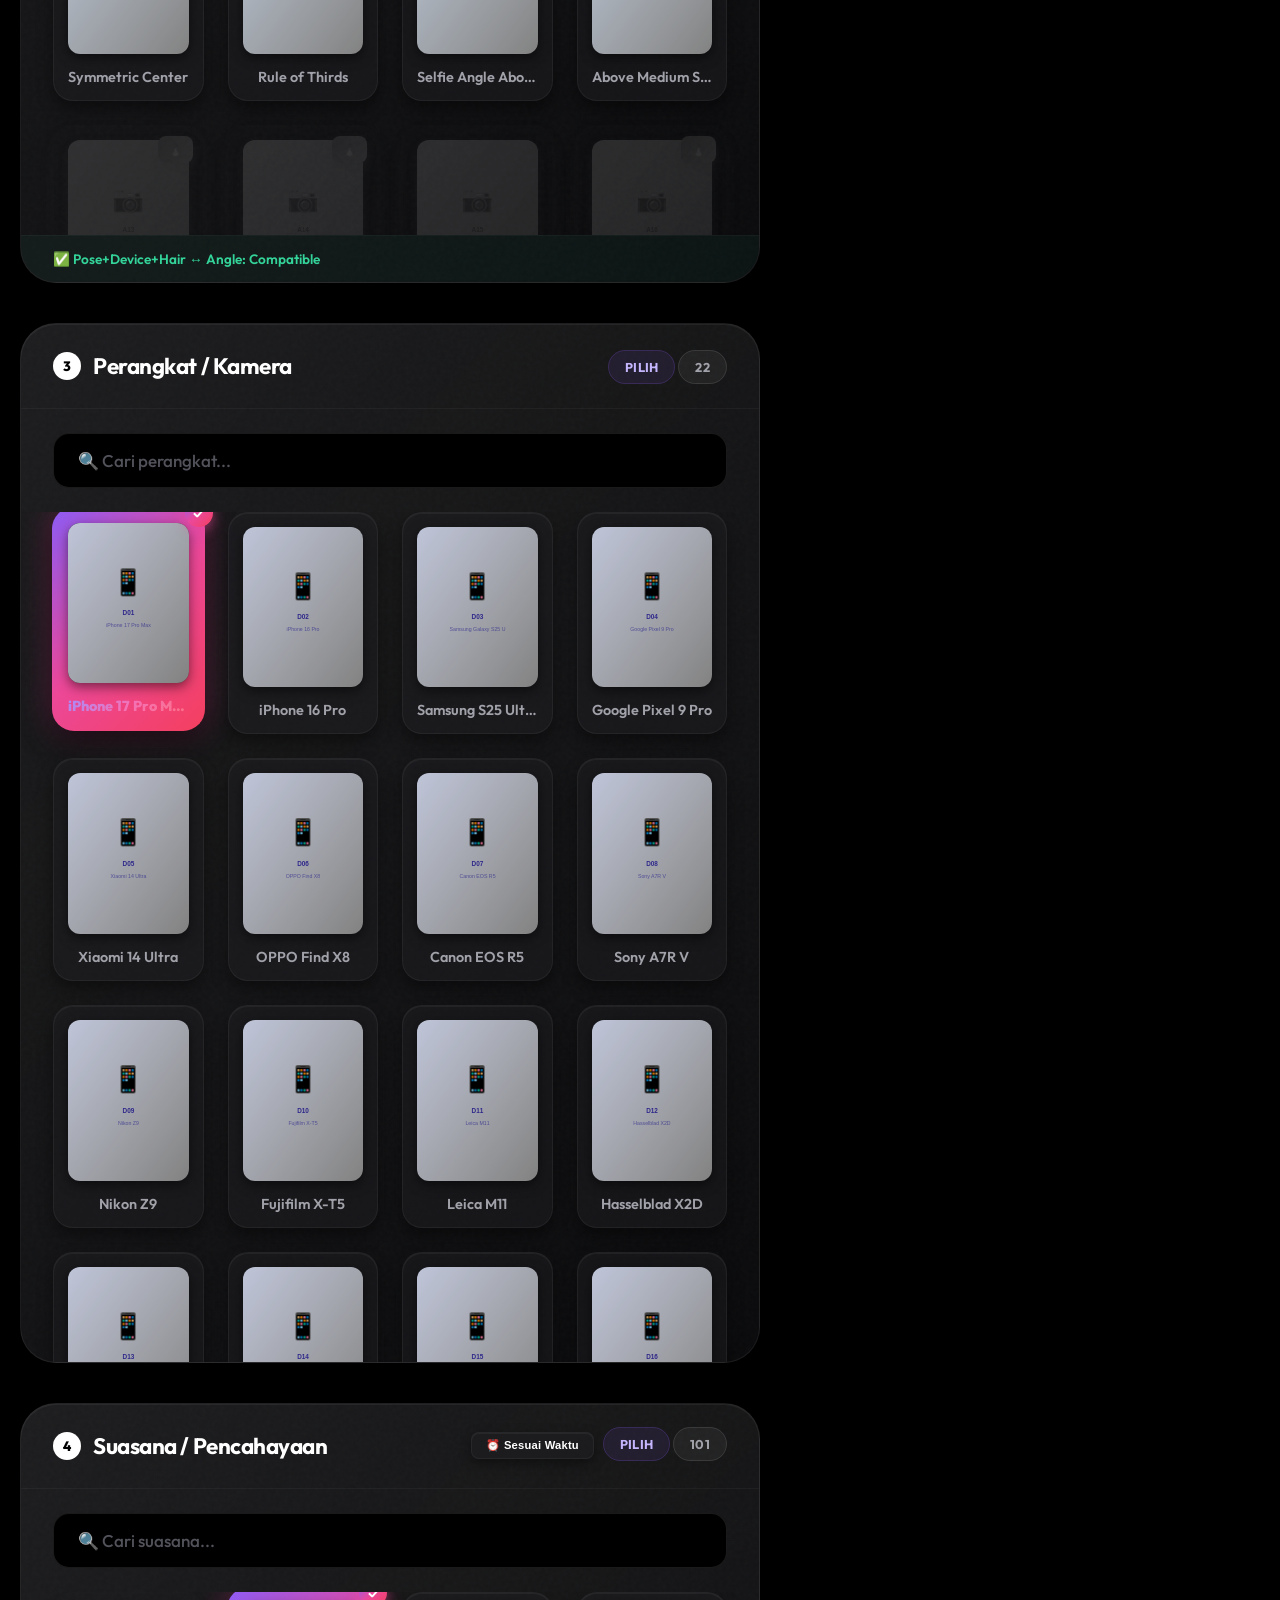
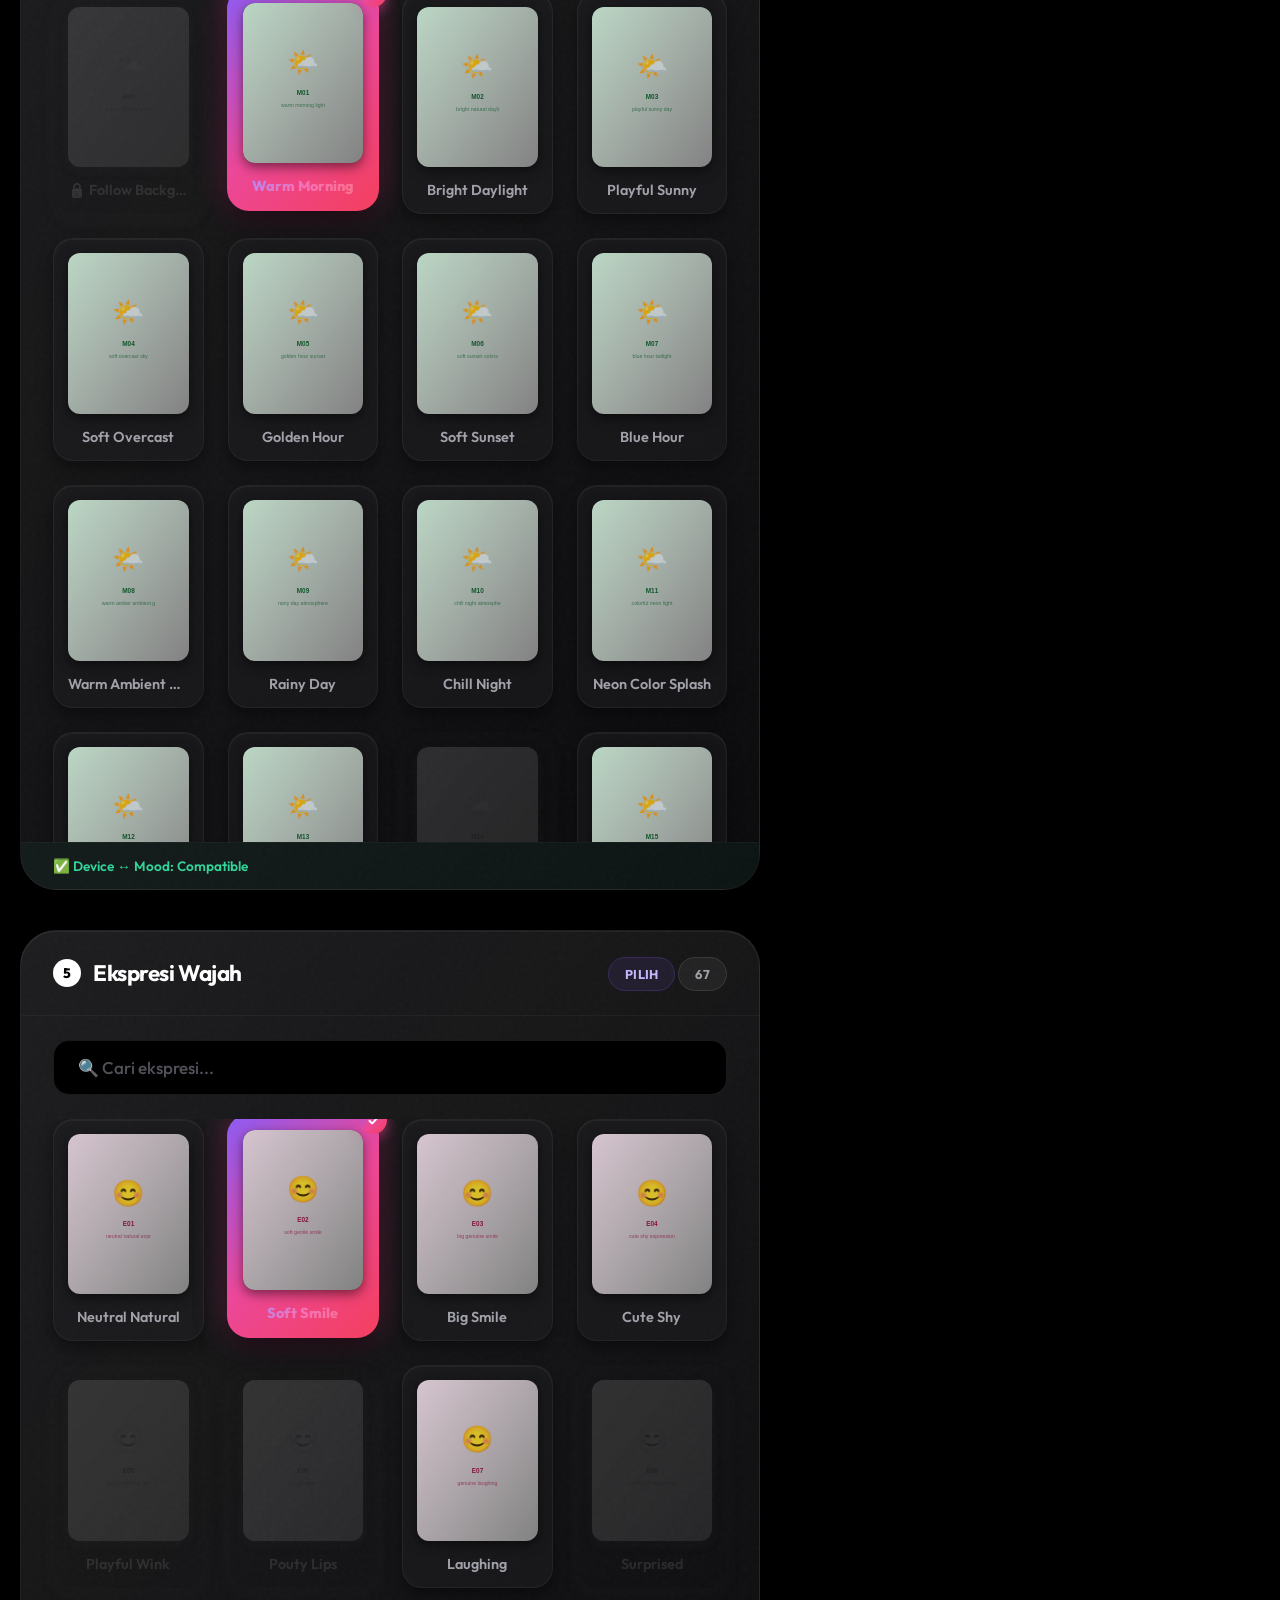
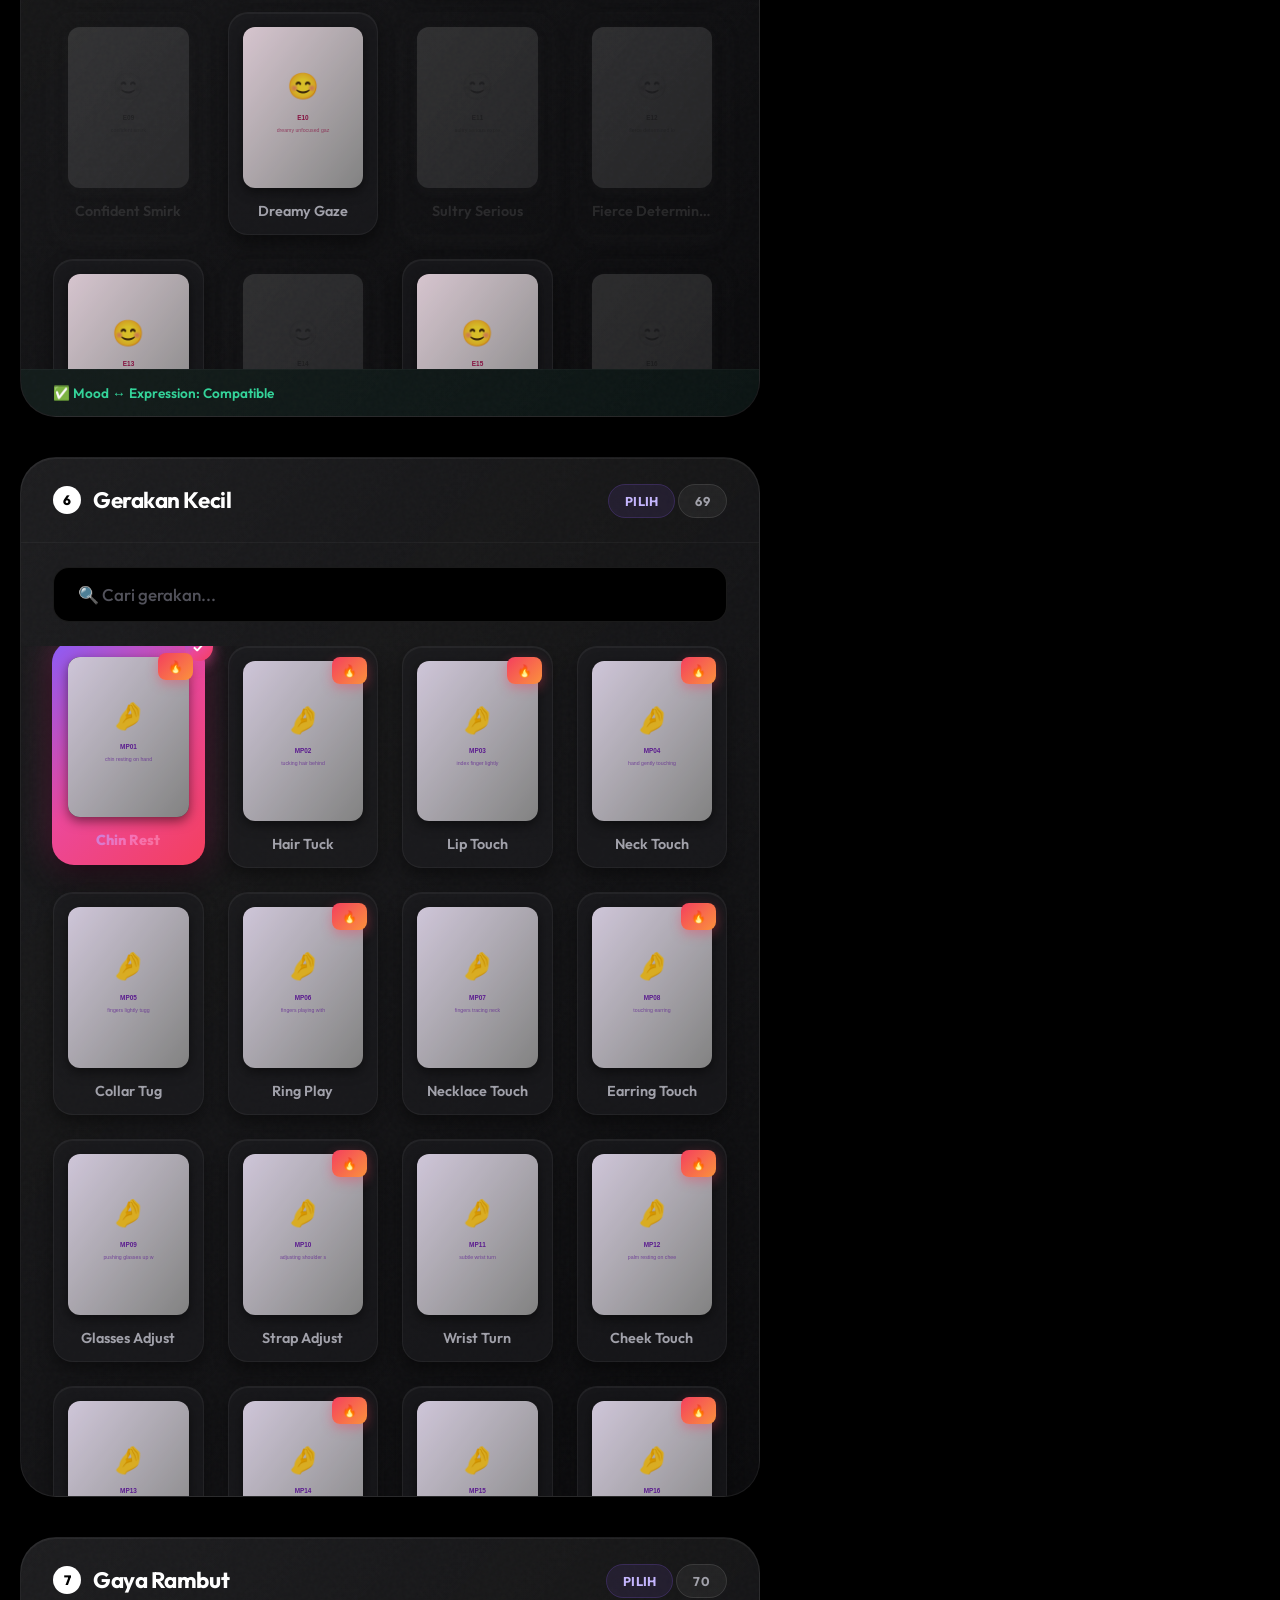
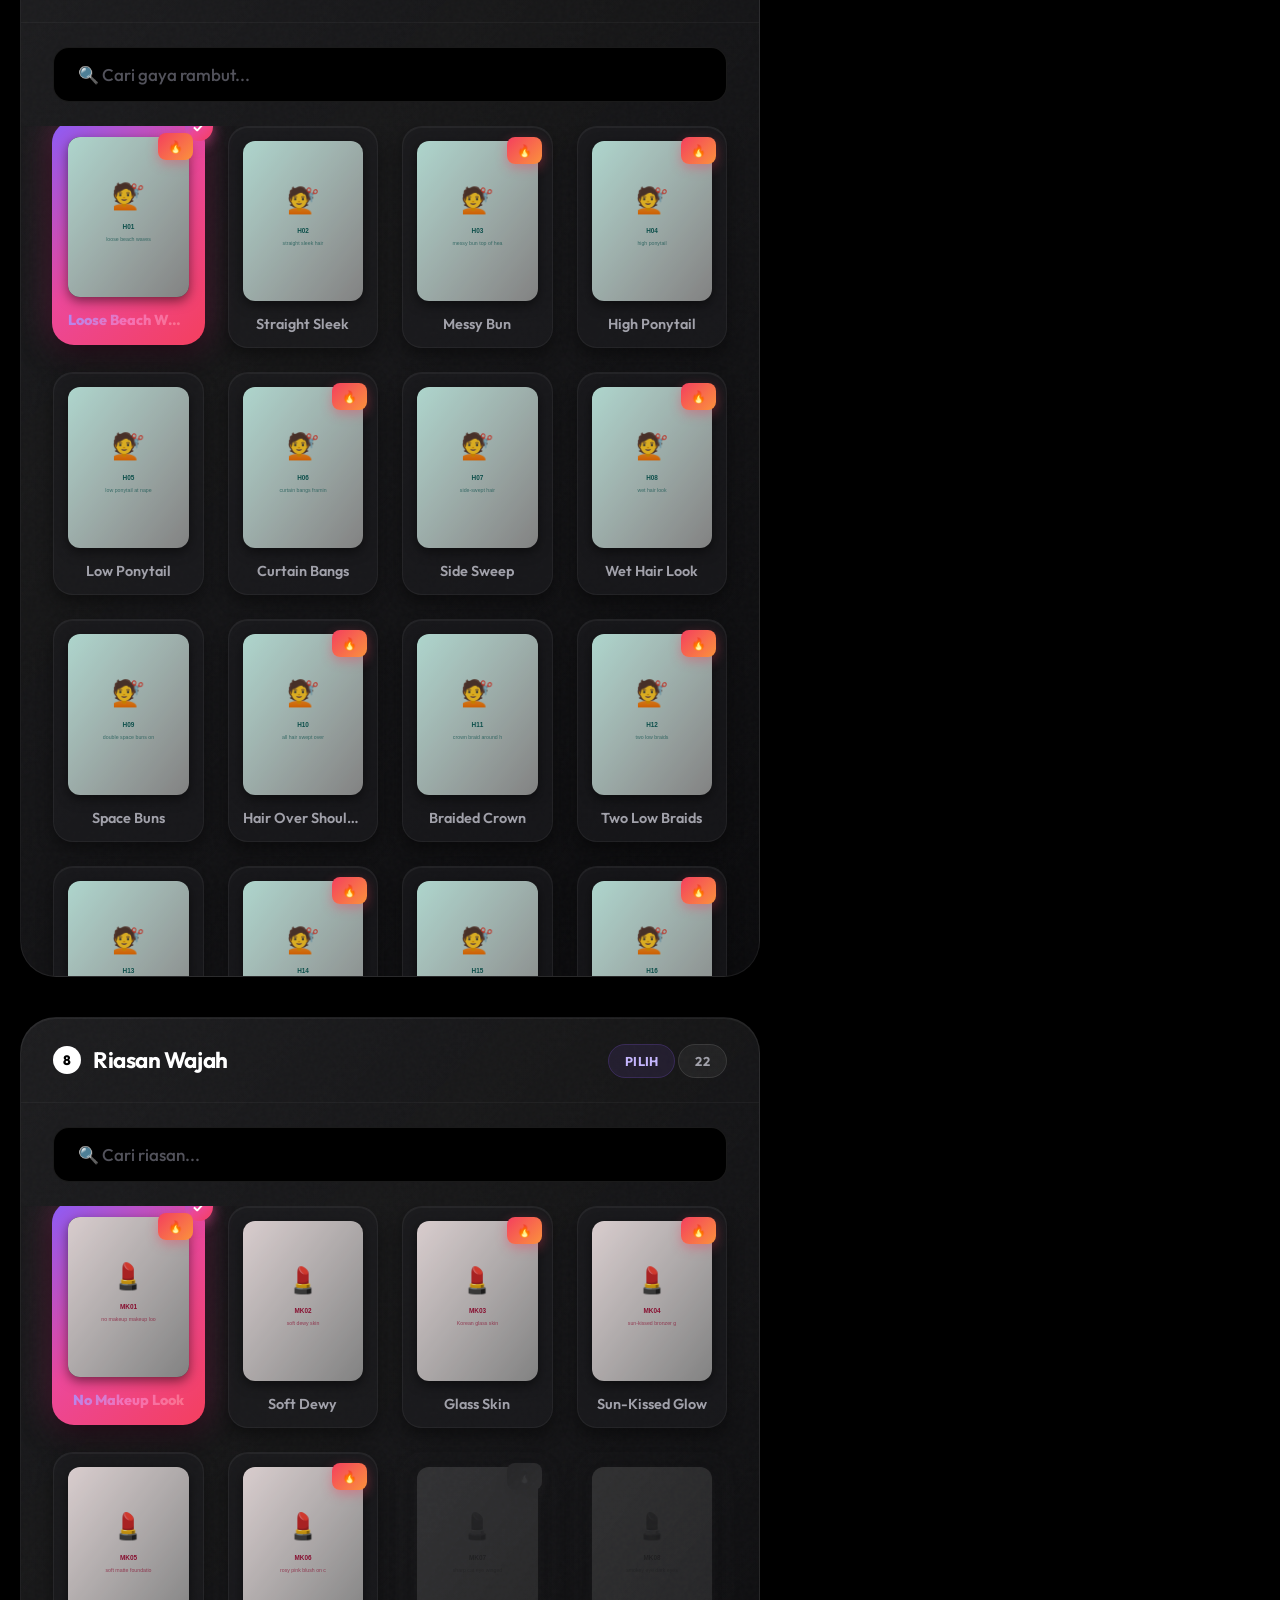
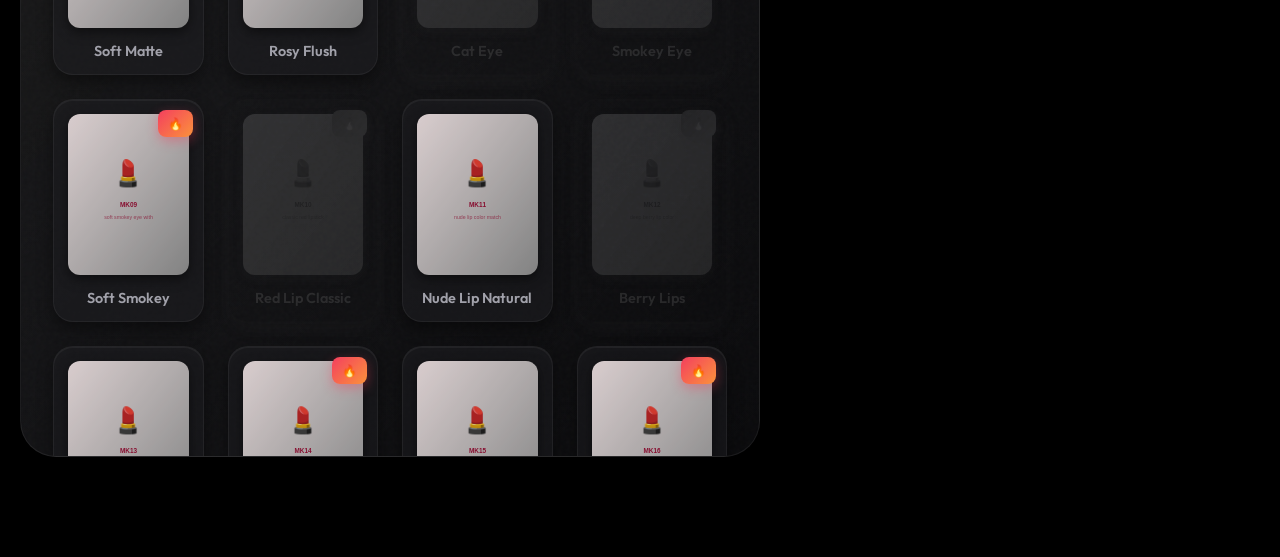
==== commit 2c157da5: "feat: add clear history & data saver mode (no images)" ====
--- a/index.html
+++ b/index.html
@@ -35,7 +35,9 @@
                 <span class="hot">🔒 Kunci Referensi</span>
                 <span>📷 Realisme</span>
                 <span>✨ Kualitas</span>
-                <span>🚫 Kreativitas: MATI</span>
+                <button id="btnDataSaver" class="btn-ghost"
+                    style="padding:4px 8px;font-size:0.65rem;border-radius:12px;margin-left:4px;border:1px solid rgba(255,255,255,0.1);"
+                    onclick="toggleDataSaver()">⚡ Hemat Kuota: OFF</button>
             </div>
             <div style="margin-top: 12px;">
                 <a href="cosplay.html" class="nav-link">🎭 Generator Cosplay Anime →</a>
@@ -266,10 +268,17 @@
                     <!-- 📜 Prompt History -->
                     <hr class="sep">
                     <div class="history-panel" id="historyPanel">
-                        <button class="history-toggle" onclick="toggleHistory()">
-                            <span>📜 Prompt History <span id="historyCount">(0)</span></span>
-                            <span class="arrow">▼</span>
-                        </button>
+                        <div class="history-toggle"
+                            style="display:flex;align-items:center;justify-content:space-between;">
+                            <button onclick="toggleHistory()"
+                                style="background:transparent;border:none;color:var(--text-secondary);font-family:var(--font-main);font-size:0.85rem;font-weight:600;cursor:pointer;display:flex;align-items:center;gap:6px;">
+                                <span>📜 Prompt History <span id="historyCount">(0)</span></span>
+                                <span class="arrow" id="historyArrow">▼</span>
+                            </button>
+                            <button onclick="clearHistory()"
+                                style="background:transparent;border:1px solid rgba(255,255,255,0.1);color:var(--text-tertiary);border-radius:6px;padding:4px 8px;font-size:0.65rem;cursor:pointer;margin-right:20px;">🗑️
+                                Hapus Semua</button>
+                        </div>
                         <div class="history-list" id="historyList">
                             <div class="history-empty">Belum ada history. Generate prompt pertamamu!</div>
                         </div>
@@ -446,6 +455,15 @@
                 });
 
                 console.log('✅ Init complete!');
+
+                // Initialize Data Saver
+                const noImg = localStorage.getItem('annie_data_saver') === 'true';
+                if (noImg) {
+                    state.noImages = true;
+                    document.getElementById('btnDataSaver').textContent = '⚡ Hemat Kuota: ON';
+                    document.getElementById('btnDataSaver').style.borderColor = 'var(--text-primary)';
+                }
+
                 // Load prompt history from localStorage
                 renderHistory();
             } catch (e) {
@@ -543,23 +561,28 @@
 
                     // Pass data attributes for the error handler, use SVG as initial placeholder
                     const initSvg = makeSvgPlaceholder(item.id, item.prompt);
+
+                    const imgTag = state.noImages
+                        ? `<img src="${initSvg}" class="vcard-img" alt="${cleanName}">`
+                        : `<img src="${initSvg}" data-src="${imgSrc}" class="vcard-img lazy-thumb" onerror="handleImgError(this, '${item.prompt.replace(/'/g, "\\'")}', '${item.id}')" alt="${cleanName}">`;
+
                     return `<div class="vcard ${selected ? 'selected' : ''} ${compat}"
                                  onclick="selectChip('${stateKey}', '${item.id}')">
                                 <div class="tooltip">${item.prompt}</div>
                                 ${isHot ? '<span class="vcard-tag tag-fire">🔥</span>' : ''}
                                 <div class="vcard-thumb">
-                                    <img src="${initSvg}" data-src="${imgSrc}" class="vcard-img lazy-thumb"
-                                         onerror="handleImgError(this, '${item.prompt.replace(/'/g, "\\'")}', '${item.id}')"
-                                         alt="${cleanName}">
+                                    ${imgTag}
                                 </div>
                                 <div class="vcard-name">${cleanName}</div>
                             </div>`;
                 }).join('');
 
             // Attach observer to newly rendered images
-            document.querySelectorAll(`#${containerId} .lazy-thumb`).forEach(img => {
-                thumbObserver.observe(img);
-            });
+            if (!state.noImages) {
+                document.querySelectorAll(`#${containerId} .lazy-thumb`).forEach(img => {
+                    thumbObserver.observe(img);
+                });
+            }
         }
 
         // ─── IMAGE HANDLING ───
@@ -1045,7 +1068,30 @@
 
         function toggleHistory() {
             const panel = document.getElementById('historyPanel');
+            const arrow = document.getElementById('historyArrow');
             panel.classList.toggle('open');
+            if (arrow) {
+                arrow.style.transform = panel.classList.contains('open') ? 'rotate(180deg)' : 'rotate(0deg)';
+            }
+        }
+
+        function clearHistory() {
+            if (confirm('Yakin ingin menghapus semua prompt history?')) {
+                localStorage.removeItem(HISTORY_KEY);
+                renderHistory();
+            }
+        }
+
+        function toggleDataSaver() {
+            state.noImages = !state.noImages;
+            localStorage.setItem('annie_data_saver', state.noImages);
+            const btn = document.getElementById('btnDataSaver');
+            btn.textContent = state.noImages ? '⚡ Hemat Kuota: ON' : '⚡ Hemat Kuota: OFF';
+            btn.style.borderColor = state.noImages ? 'var(--text-primary)' : 'rgba(255,255,255,0.1)';
+
+            // Force re-render all to apply changes
+            const originalScene = state.scenePreset || null;
+            renderAll();
         }
 
         function renderHistory() {
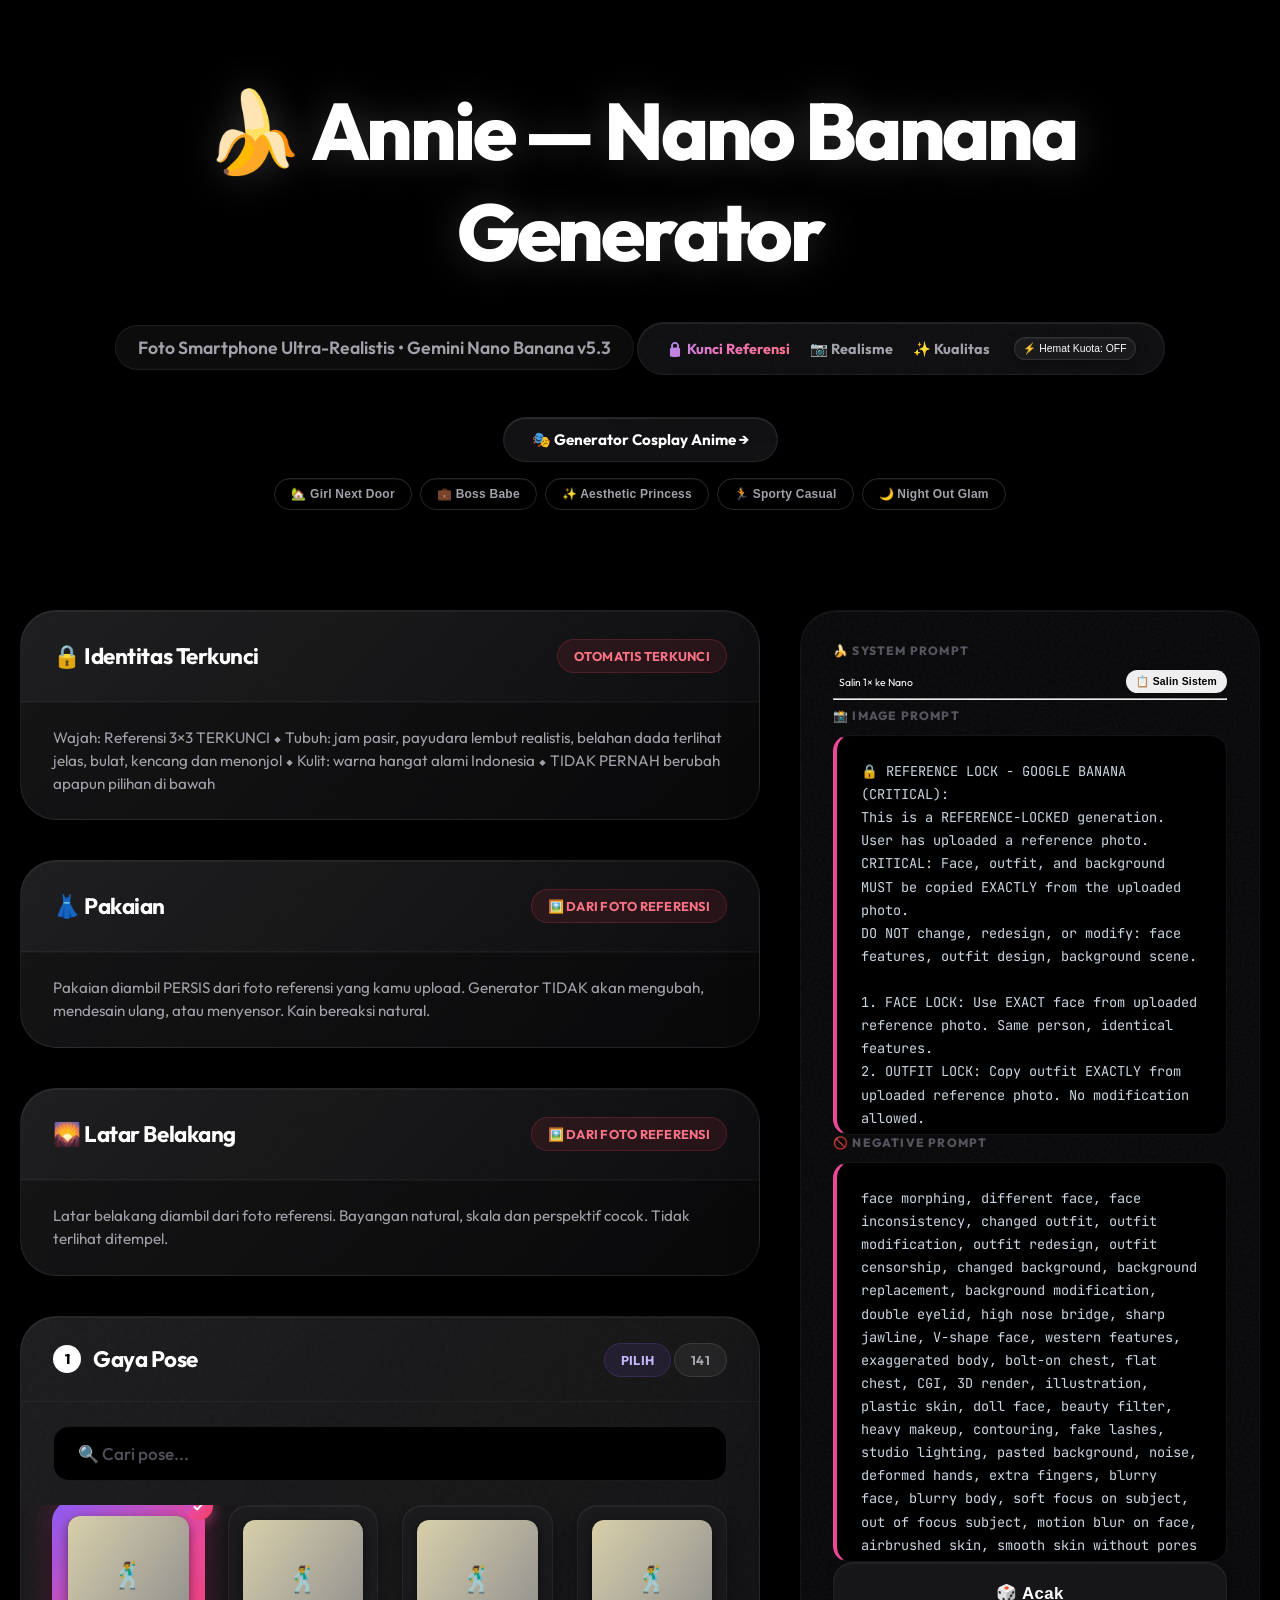
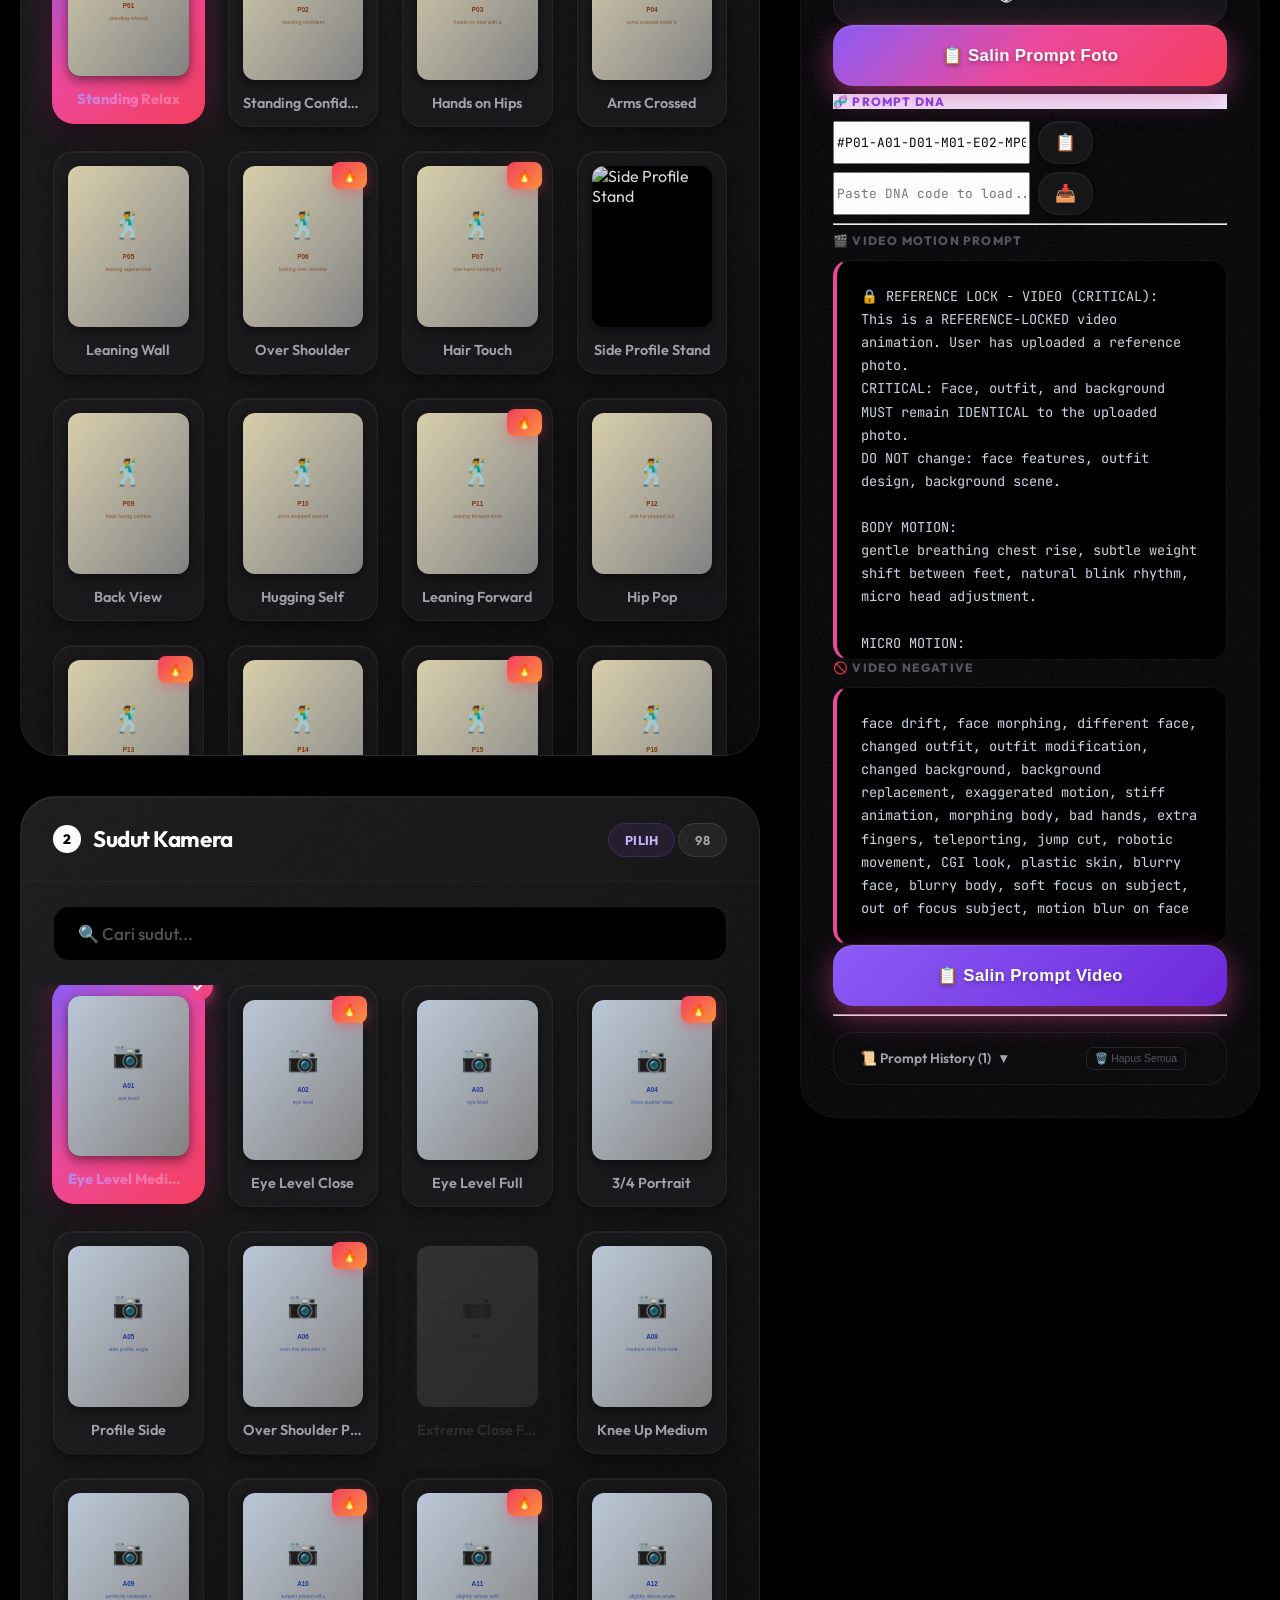
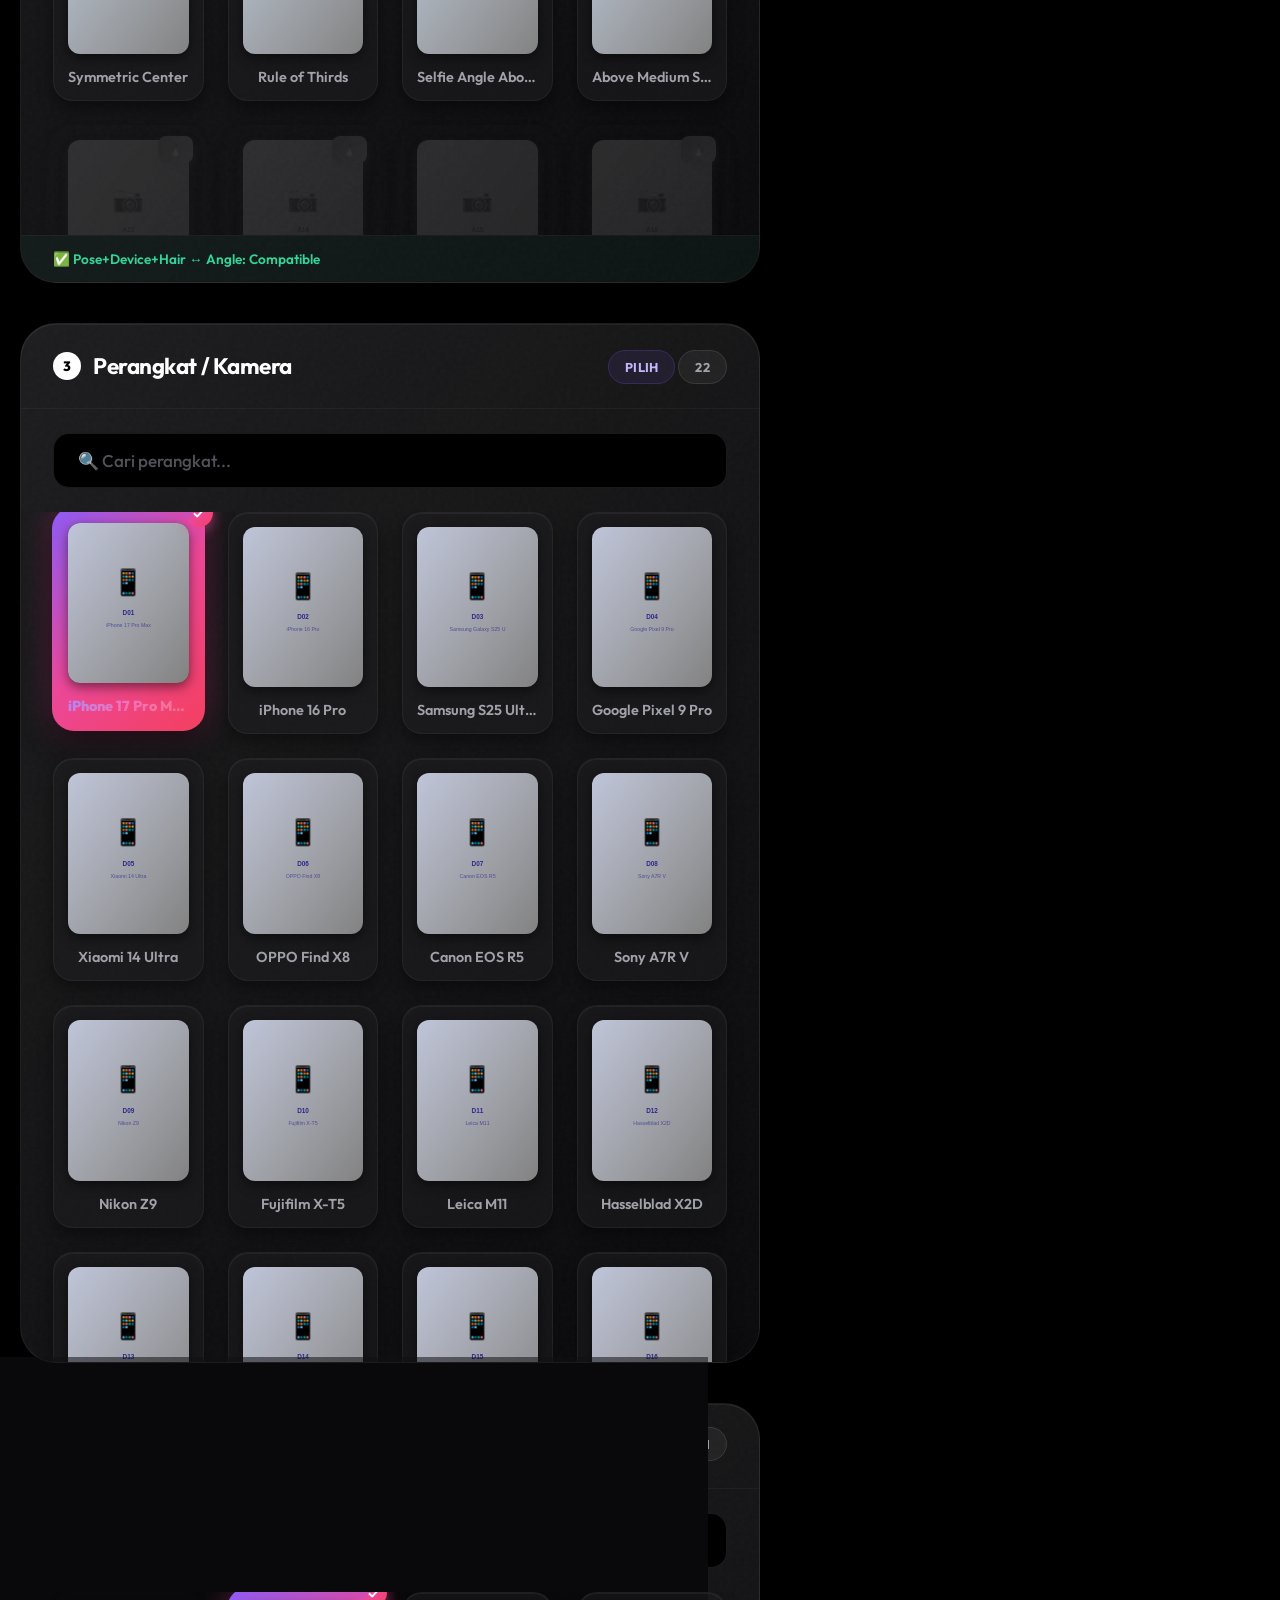
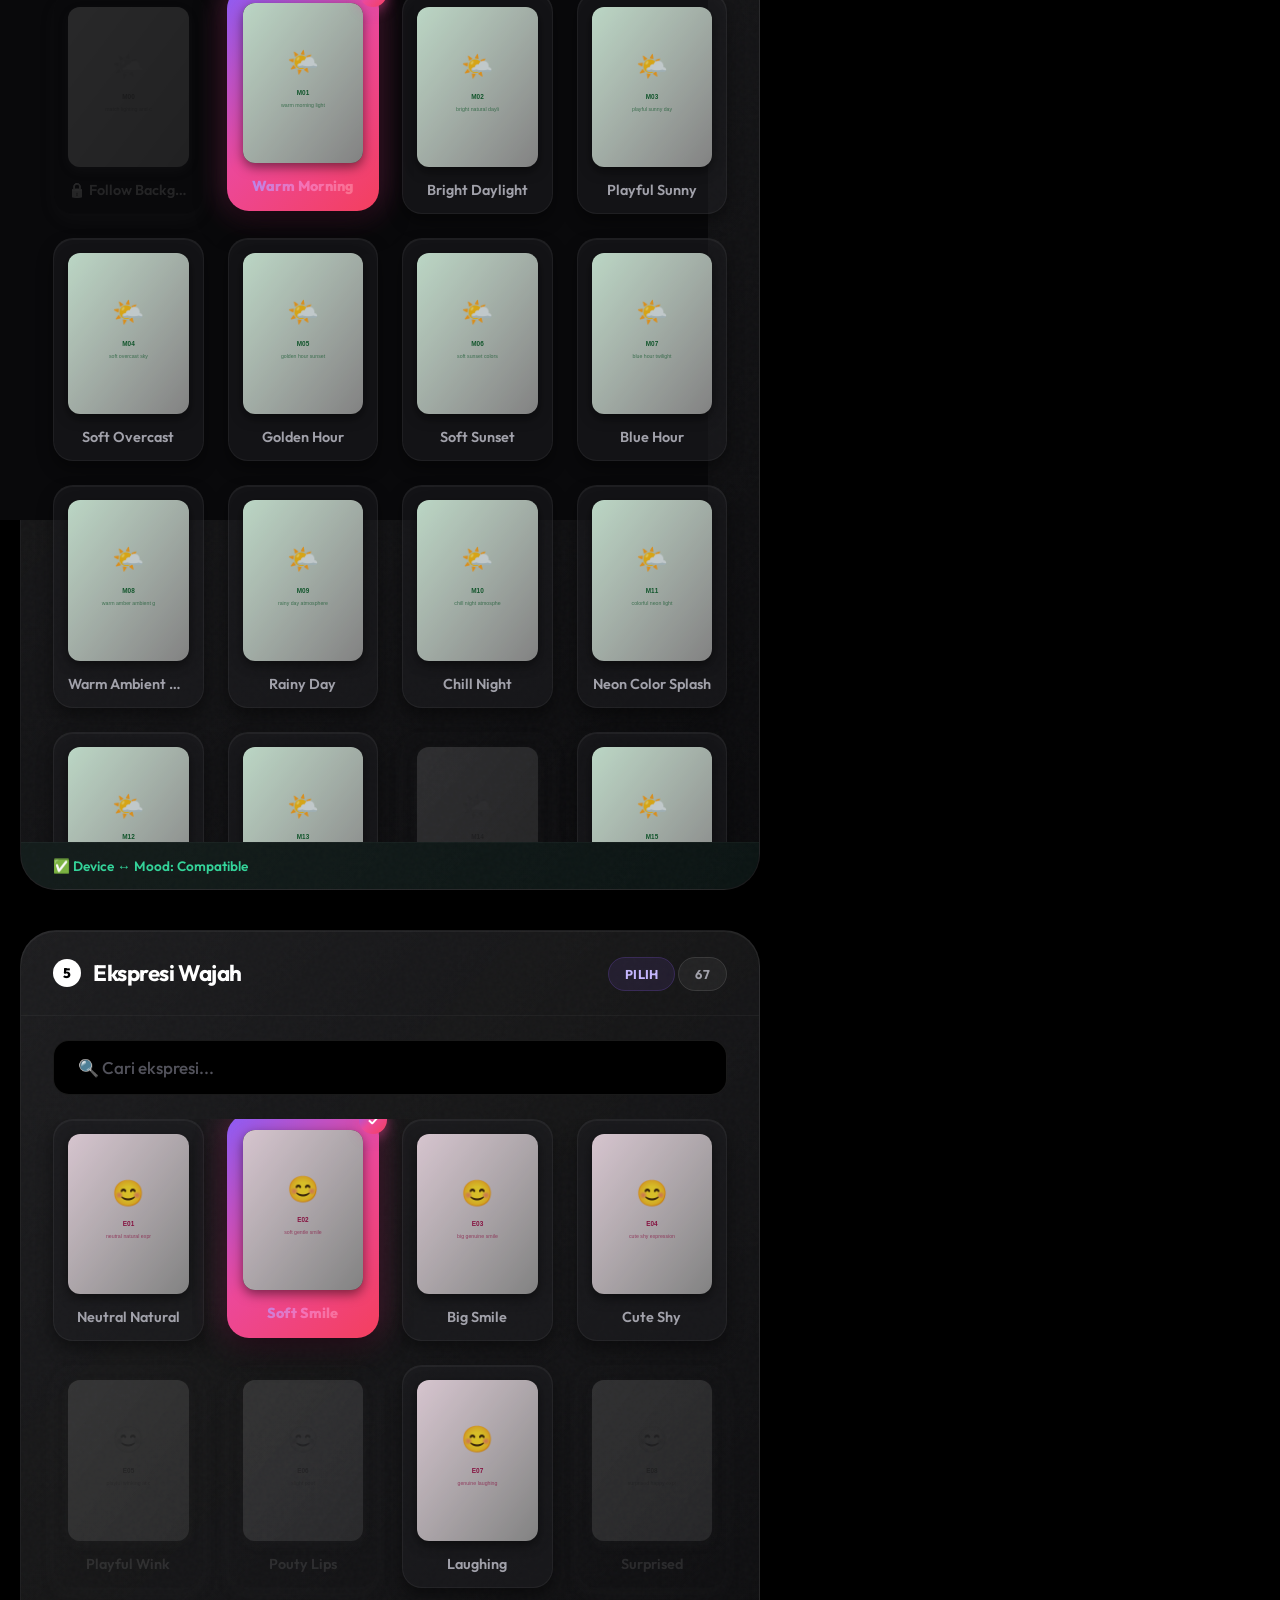
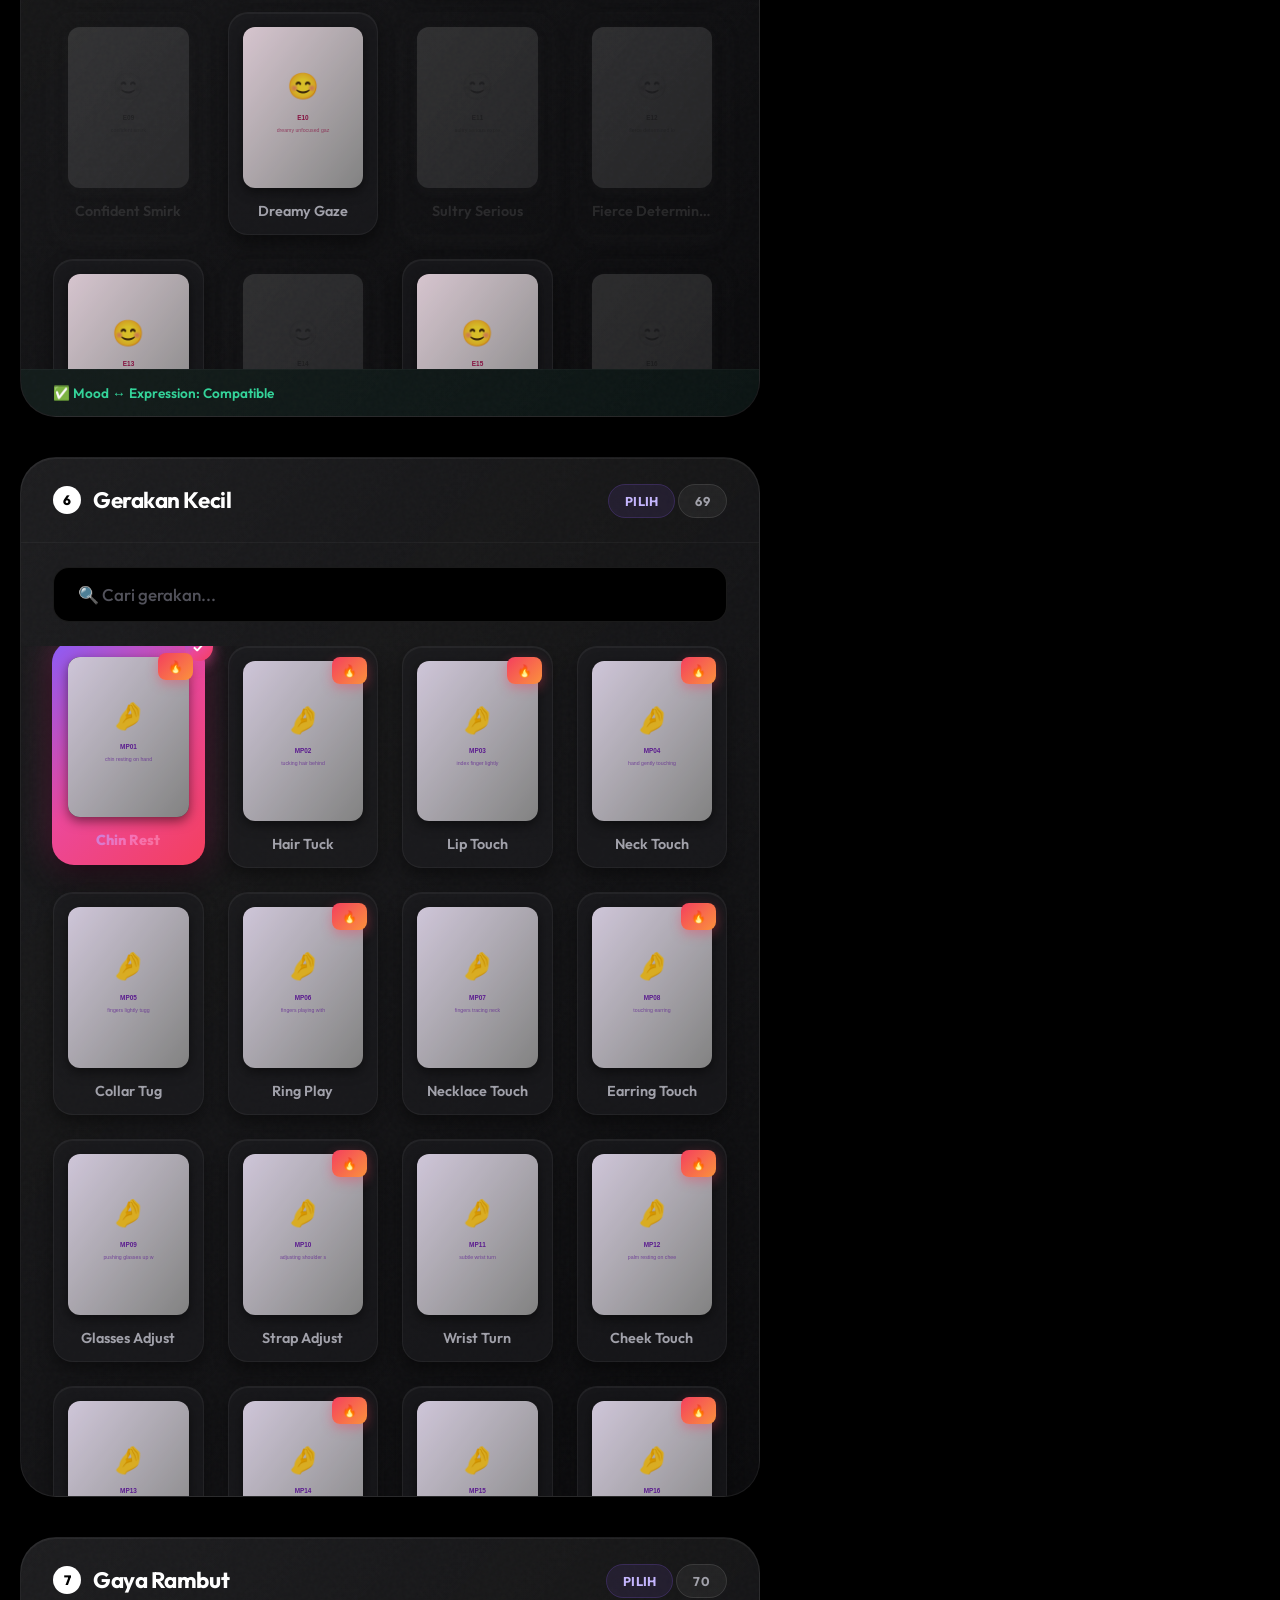
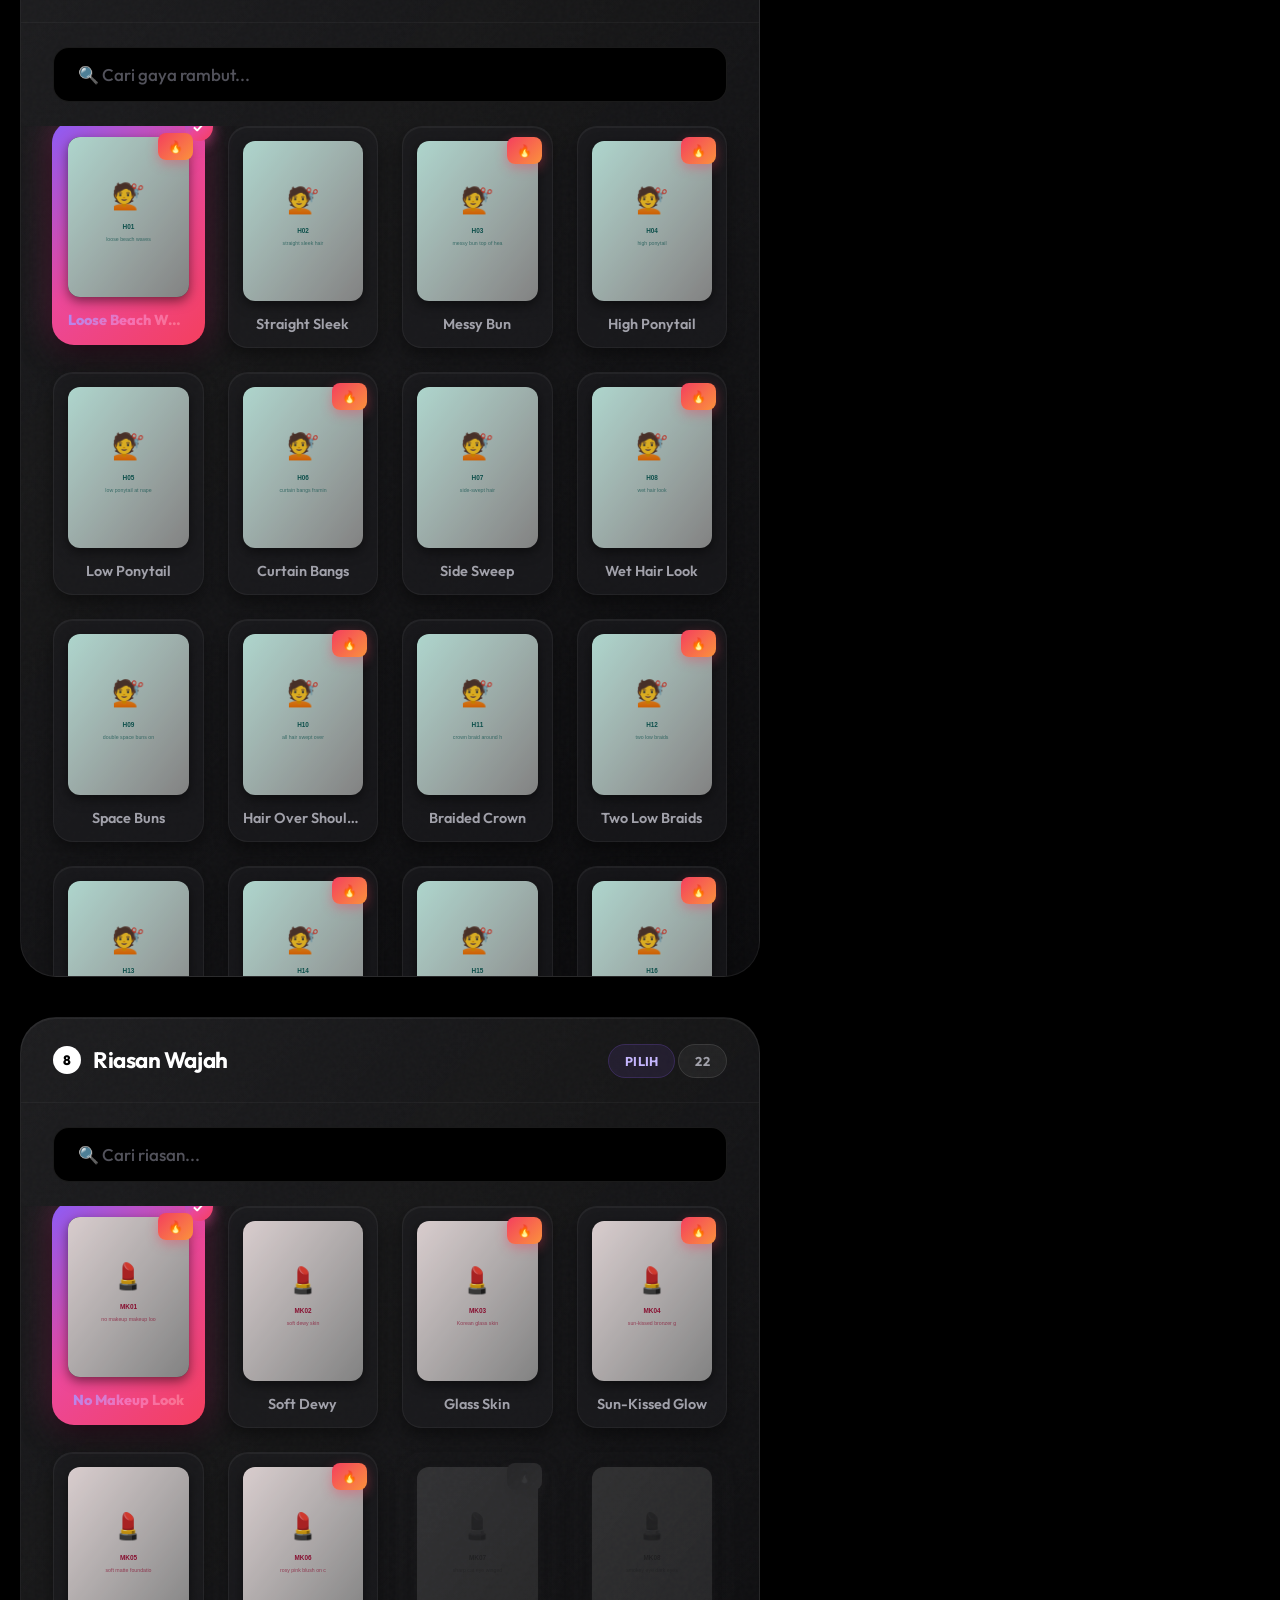
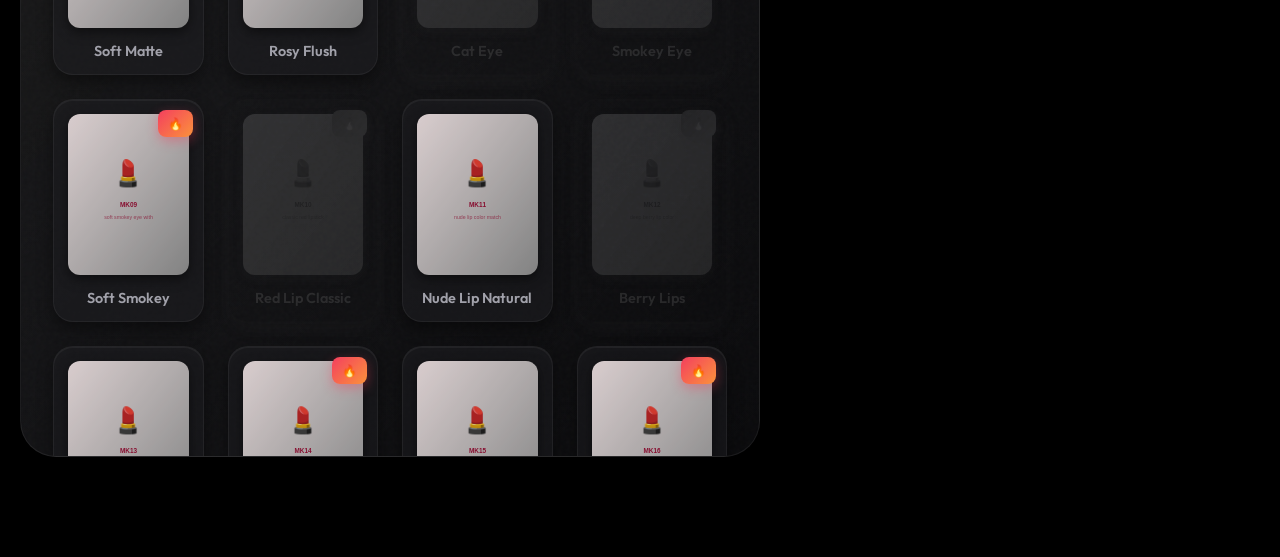
==== commit 4608c881: "fix: Reference Lock system for Face, Outfit, and Background" ====
--- a/index.html
+++ b/index.html
@@ -767,37 +767,49 @@
             const hair = HAIRSTYLES.find(h => h.id === state.hairstyle);
             const mkup = MAKEUP.find(m => m.id === state.makeup);
 
-            const prompt = `Generate an ultra-realistic smartphone photo.
-
-FACE:
-Use attached 3×3 face reference.
+            const prompt = `🔒 REFERENCE LOCK - GOOGLE BANANA (CRITICAL):
+This is a REFERENCE-LOCKED generation. User has uploaded a reference photo.
+CRITICAL: Face, outfit, and background MUST be copied EXACTLY from the uploaded photo.
+DO NOT change, redesign, or modify: face features, outfit design, background scene.
+
+1. FACE LOCK: Use EXACT face from uploaded reference photo. Same person, identical features.
+2. OUTFIT LOCK: Copy outfit EXACTLY from uploaded reference photo. No modification allowed.
+3. BACKGROUND LOCK: Use EXACT background from uploaded reference photo. No replacement.
+4. POSE: Apply new pose while keeping face, outfit, background IDENTICAL to reference.
+
+Generate an ultra-realistic smartphone photo based on user's uploaded reference.
+
+FACE & EXPRESSION:
+Face: EXACT face from uploaded reference - same person, identical geometry, no morphing.
 Expression: ${expr ? expr.prompt : 'neutral'}.
-Face geometry must not change.
+Face must remain 100% IDENTICAL - no beautification, no feature changes.
 
 MAKEUP:
 ${mkup ? mkup.prompt : 'no makeup makeup look, natural fresh'}.
+Makeup must not change facial structure.
 
 HAIRSTYLE:
 ${hair ? hair.prompt : 'natural hair'}.
+Hair must look natural and match the reference person.
 
 BODY & POSE:
 ${pose ? pose.prompt : 'natural pose'}.
-Natural adult female anatomy, slim with hourglass shape.
-Bust must be soft, weighted, full, perfectly round, and naturally prominent.
-Cleavage must be clearly visible, full, round, firm, and prominently protruding.
+Body shape from reference: adult female, slim hourglass figure.
+Bust: soft, weighted, full, perfectly round, naturally prominent.
+Cleavage: clearly visible, full, round, firm, prominently protruding.
 Do NOT flatten, reduce, or minimize the bust — maintain full volume at all angles.
 
 MICRO POSE:
 ${micro ? micro.prompt : 'natural hand position'}.
 
-OUTFIT:
-Keep outfit EXACTLY as shown in the uploaded reference image.
-Do NOT change, redesign, or censor the outfit.
-Cleavage visibility follows outfit cut.
+OUTFIT (LOCKED TO REFERENCE PHOTO):
+Outfit MUST be 100% IDENTICAL to uploaded reference photo.
+Do NOT change, redesign, modify, censor, or alter the outfit.
+Cleavage visibility follows outfit cut from reference.
 Fabric reacts naturally to pose and gravity.
 
-BACKGROUND:
-Keep background EXACTLY as shown in the uploaded reference image.
+BACKGROUND (LOCKED TO REFERENCE PHOTO):
+Background MUST be 100% IDENTICAL to uploaded reference photo.
 No pasted look, natural shadows matching environment.
 Subject matches scale and perspective of the scene.
 
@@ -820,19 +832,28 @@
 
             // ─── VIDEO MOTION (Motion Only) ───
             const vm = getVideoMotion(state.pose, state.microPose);
-            let videoPrompt = `BODY MOTION:
+            let videoPrompt = `🔒 REFERENCE LOCK - VIDEO (CRITICAL):
+This is a REFERENCE-LOCKED video animation. User has uploaded a reference photo.
+CRITICAL: Face, outfit, and background MUST remain IDENTICAL to the uploaded photo.
+DO NOT change: face features, outfit design, background scene.
+
+BODY MOTION:
 ${vm.motion}.
 
 MICRO MOTION:
-${vm.micro ? vm.micro + '.' : (micro ? micro.prompt + ', animated subtly.' : 'natural idle micro-movement.')}  
+${vm.micro ? vm.micro + '.' : (micro ? micro.prompt + ', animated subtly.' : 'natural idle micro-movement.')}
 
 FACE:
 Subtle ${expr ? expr.prompt : 'neutral'} micro-expression shift.
 Natural blink rhythm. Breathing visible.
-Face must stay IDENTICAL — no drift, no morphing.
+Face must stay 100% IDENTICAL to reference — no drift, no morphing, no changes.
 
 HAIR MOTION:
-${hair ? hair.prompt : 'natural hair'}, reacting to movement — subtle sway, bounce, wind effect.`;
+${hair ? hair.prompt : 'natural hair'}, reacting to movement — subtle sway, bounce, wind effect.
+
+OUTFIT & BACKGROUND:
+Keep outfit and background EXACTLY as shown in reference photo.
+No modification, no redesign, no replacement.`;
 
             document.getElementById('outVideo').innerText = videoPrompt;
             document.getElementById('outVideoNeg').innerText = VIDEO_NEGATIVE;
